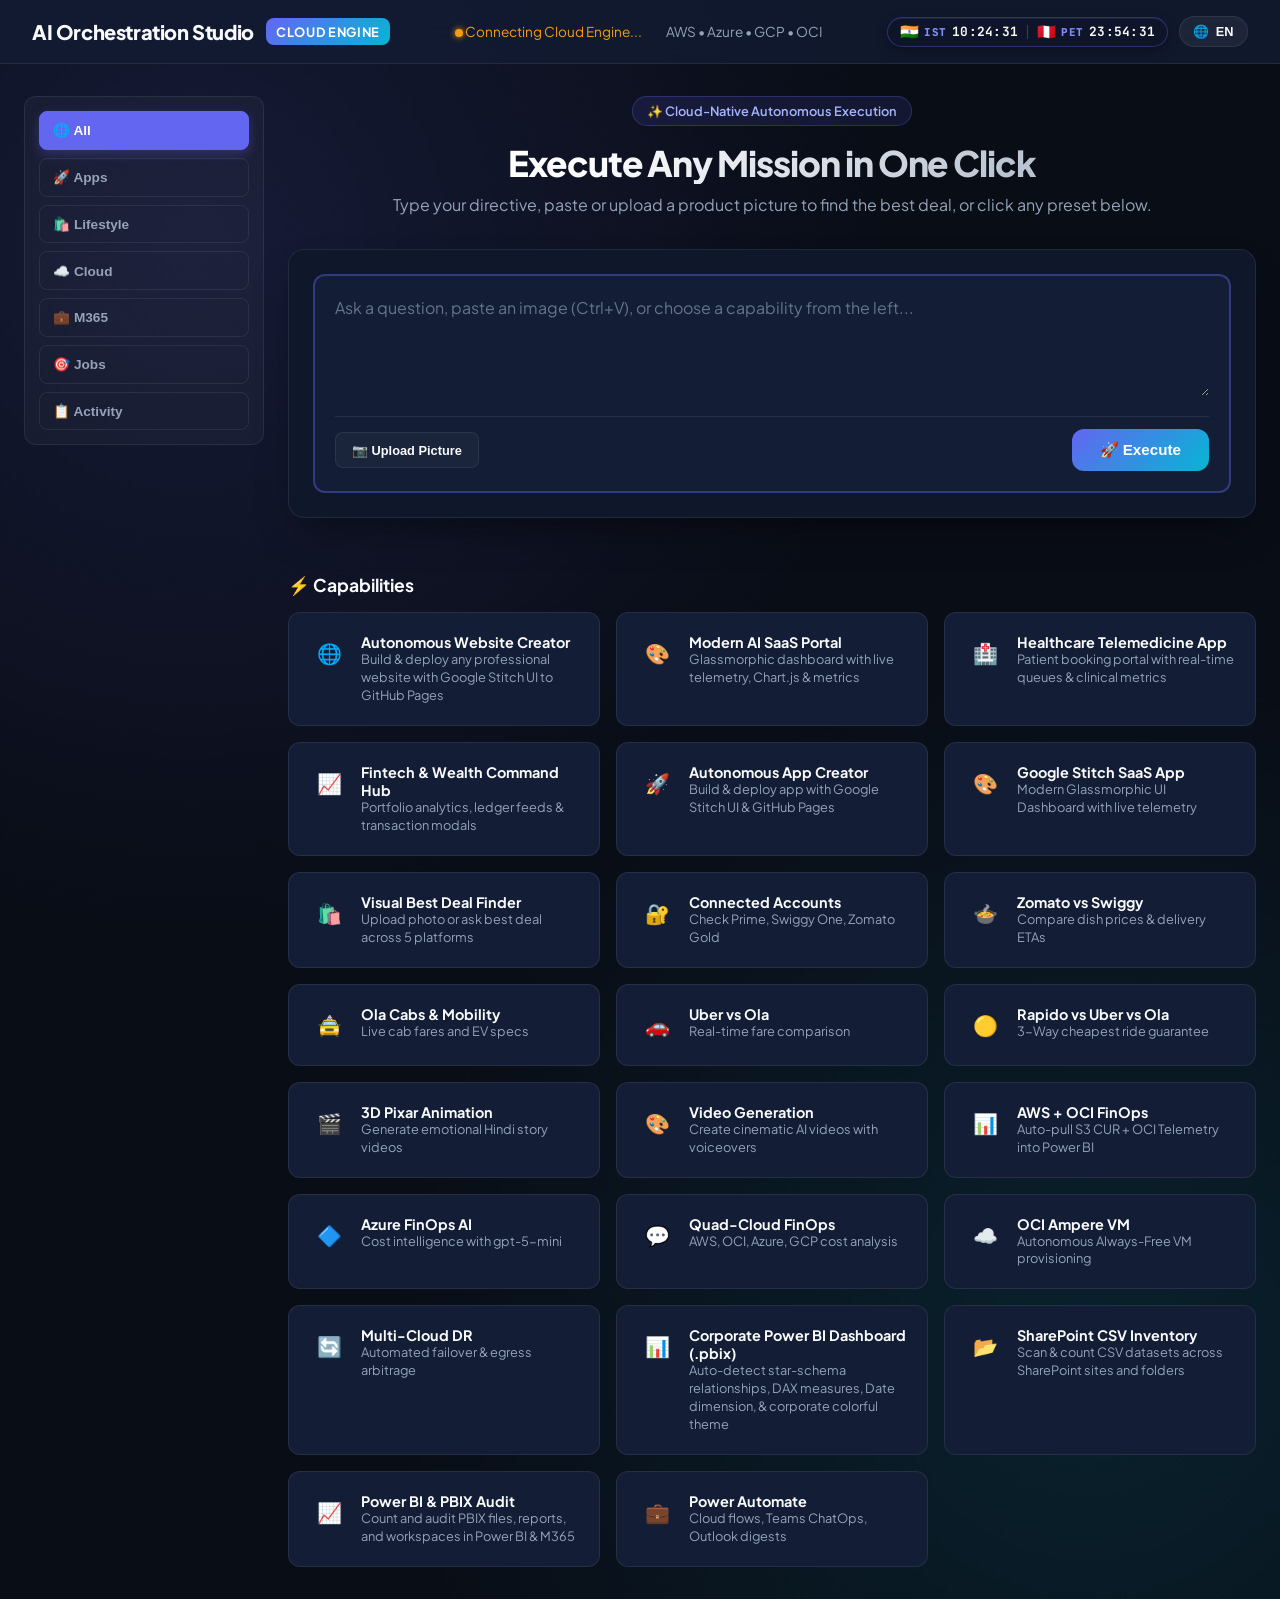
==== index.html @ e6fdfdee "feat(jobs): M365 Visual Studio response rendering, exact progress milestones and ATS calibration" ====
<!DOCTYPE html>
<html lang="en" translate="no">
<head>
  <meta charset="UTF-8">
  <meta name="viewport" content="width=device-width, initial-scale=1.0">
  <meta name="google" content="notranslate">
  <title>AI Orchestration Studio | Autonomous Multi-Cloud & Media Engine</title>
  <link rel="preconnect" href="https://fonts.googleapis.com">
  <link rel="preconnect" href="https://fonts.gstatic.com" crossorigin>
  <link href="https://fonts.googleapis.com/css2?family=Plus+Jakarta+Sans:wght@300;400;500;600;700;800&family=JetBrains+Mono:wght@400;500;700&display=swap" rel="stylesheet">
  <link rel="stylesheet" href="public/apps.css">
  <style>
    :root {
      --bg-primary: #090d16;
      --bg-secondary: #0f172a;
      --bg-card: #131d35;
      --bg-glass: rgba(19, 29, 53, 0.75);
      --border-color: rgba(255, 255, 255, 0.08);
      --border-active: rgba(99, 102, 241, 0.4);
      --accent-indigo: #6366f1;
      --accent-cyan: #06b6d4;
      --accent-amber: #f59e0b;
      --accent-emerald: #10b981;
      --accent-rose: #f43f5e;
      --accent-purple: #a855f7;
      --text-main: #f8fafc;
      --text-muted: #94a3b8;
      --text-dim: #64748b;
      --font-main: "Plus Jakarta Sans", -apple-system, BlinkMacSystemFont, sans-serif;
      --font-mono: "JetBrains Mono", monospace;
    }

    * { box-sizing: border-box; margin: 0; padding: 0; }

    body {
      background-color: var(--bg-primary);
      color: var(--text-main);
      font-family: var(--font-main);
      min-height: 100vh;
      display: flex;
      flex-direction: column;
      overflow-x: hidden;
      background-image:
        radial-gradient(circle at 15% 15%, rgba(99, 102, 241, 0.15), transparent 40%),
        radial-gradient(circle at 85% 85%, rgba(6, 182, 212, 0.12), transparent 40%);
    }

    /* Top Navbar */
    header {
      border-bottom: 1px solid var(--border-color);
      background: var(--bg-glass);
      backdrop-filter: blur(16px);
      position: sticky;
      top: 0;
      z-index: 100;
      padding: 1rem 2rem;
      display: flex;
      justify-content: space-between;
      align-items: center;
    }

    .brand {
      display: flex;
      align-items: center;
      gap: 0.75rem;
      font-size: 1.25rem;
      font-weight: 800;
      letter-spacing: -0.02em;
    }

    .brand-badge {
      background: linear-gradient(135deg, var(--accent-indigo), var(--accent-cyan));
      padding: 0.35rem 0.65rem;
      border-radius: 8px;
      font-size: 0.8rem;
      color: #fff;
      font-weight: 700;
      text-transform: uppercase;
      letter-spacing: 0.05em;
    }

    .nav-stats {
      display: flex;
      align-items: center;
      gap: 1.5rem;
      font-size: 0.85rem;
      color: var(--text-muted);
    }

    .status-dot {
      width: 8px;
      height: 8px;
      background: var(--accent-emerald);
      border-radius: 50%;
      display: inline-block;
      box-shadow: 0 0 10px var(--accent-emerald);
      animation: pulse 2s infinite;
    }

    .hamburger-btn {
      display: none;
      background: none;
      border: none;
      color: var(--text-main);
      font-size: 1.5rem;
      cursor: pointer;
      z-index: 200;
    }

    /* Language Switcher */
    .lang-switcher {
      position: relative;
    }

    .lang-btn {
      background: rgba(255, 255, 255, 0.06);
      border: 1px solid var(--border-color);
      color: var(--text-main);
      padding: 0.45rem 0.85rem;
      border-radius: 100px;
      font-size: 0.8rem;
      font-weight: 700;
      cursor: pointer;
      display: flex;
      align-items: center;
      gap: 0.4rem;
      transition: all 0.2s ease;
    }

    .lang-btn:hover {
      border-color: var(--accent-indigo);
      background: rgba(99, 102, 241, 0.12);
    }

    .lang-menu {
      display: none;
      position: absolute;
      top: calc(100% + 0.5rem);
      right: 0;
      background: var(--bg-card);
      border: 1px solid var(--border-color);
      border-radius: 10px;
      padding: 0.4rem;
      min-width: 140px;
      box-shadow: 0 12px 30px -10px rgba(0, 0, 0, 0.6);
      z-index: 200;
    }

    .lang-menu.open {
      display: block;
    }

    .lang-option {
      display: block;
      width: 100%;
      background: none;
      border: none;
      text-align: left;
      color: var(--text-muted);
      padding: 0.55rem 0.75rem;
      border-radius: 6px;
      font-size: 0.85rem;
      font-weight: 600;
      cursor: pointer;
      transition: all 0.15s ease;
    }

    .lang-option:hover {
      background: rgba(99, 102, 241, 0.12);
      color: var(--text-main);
    }

    .lang-option.active {
      background: var(--accent-indigo);
      color: #fff;
    }

    @keyframes pulse {
      0%, 100% { opacity: 1; transform: scale(1); }
      50% { opacity: 0.4; transform: scale(0.85); }
    }

    /* Main Layout Container */
    .main-layout {
      flex: 1;
      display: grid;
      grid-template-columns: 240px minmax(0, 1fr);
      gap: 1.5rem;
      padding: 2rem 1.5rem;
      max-width: 1400px;
      margin: 0 auto;
      width: 100%;
      box-sizing: border-box;
    }

    /* Sidebar Navigation */
    .sidebar {
      background: rgba(255, 255, 255, 0.03);
      border: 1px solid var(--border-color);
      border-radius: 12px;
      padding: 0.85rem;
      display: flex;
      flex-direction: column;
      gap: 0.5rem;
      height: fit-content;
      position: sticky;
      top: 90px;
      width: 240px;
      min-width: 240px;
      max-width: 240px;
      box-sizing: border-box;
      flex-shrink: 0;
    }

    .nav-item {
      background: transparent;
      border: 1px solid var(--border-color);
      padding: 0.65rem 0.85rem;
      border-radius: 8px;
      font-size: 0.85rem;
      text-align: left;
      display: flex;
      align-items: center;
      gap: 0.5rem;
      cursor: pointer;
      transition: all 0.2s ease;
      font-weight: 600;
      color: var(--text-muted);
      white-space: nowrap;
      overflow: hidden;
      text-overflow: ellipsis;
      box-sizing: border-box;
      width: 100%;
    }

    .nav-item:hover {
      background: var(--accent-indigo);
      border-color: var(--accent-indigo);
      color: #fff;
      transform: translateY(-2px);
    }

    .nav-item.active {
      background: var(--accent-indigo);
      border-color: var(--accent-indigo);
      color: #fff;
      box-shadow: 0 4px 12px rgba(99, 102, 241, 0.3);
    }

    /* Main Content Area */
    .content-area {
      display: flex;
      flex-direction: column;
      gap: 2rem;
      min-width: 0;
      max-width: 100%;
      box-sizing: border-box;
    }

    /* Hero Section */
    .hero {
      text-align: center;
    }

    .hero-pill {
      display: inline-flex;
      align-items: center;
      gap: 0.5rem;
      padding: 0.35rem 0.9rem;
      background: rgba(99, 102, 241, 0.12);
      border: 1px solid rgba(99, 102, 241, 0.3);
      border-radius: 100px;
      font-size: 0.8rem;
      color: #a5b4fc;
      margin-bottom: 1rem;
      font-weight: 600;
    }

    .hero h1 {
      font-size: 2.2rem;
      font-weight: 800;
      letter-spacing: -0.03em;
      line-height: 1.2;
      margin-bottom: 0.5rem;
      background: linear-gradient(135deg, #ffffff 30%, #94a3b8 100%);
      -webkit-background-clip: text;
      -webkit-text-fill-color: transparent;
    }

    .hero p {
      font-size: 1rem;
      color: var(--text-muted);
      line-height: 1.6;
    }

    /* Command Hub */
    .command-hub {
      background: var(--bg-secondary);
      border: 1px solid var(--border-color);
      border-radius: 16px;
      padding: 1.5rem;
      box-shadow: 0 20px 40px -15px rgba(0, 0, 0, 0.5);
    }

    .prompt-box-wrapper {
      position: relative;
      background: var(--bg-card);
      border: 2px solid var(--border-active);
      border-radius: 12px;
      padding: 1.25rem;
      transition: all 0.2s ease;
    }

    .prompt-box-wrapper:focus-within {
      border-color: var(--accent-indigo);
      box-shadow: 0 0 25px rgba(99, 102, 241, 0.25);
    }

    .prompt-textarea {
      width: 100%;
      min-height: 100px;
      background: transparent;
      border: none;
      color: var(--text-main);
      font-family: var(--font-main);
      font-size: 1rem;
      line-height: 1.5;
      resize: vertical;
      outline: none;
    }

    .prompt-textarea::placeholder {
      color: var(--text-dim);
    }

    .prompt-footer {
      display: flex;
      justify-content: space-between;
      align-items: center;
      margin-top: 1rem;
      padding-top: 0.75rem;
      border-top: 1px solid var(--border-color);
      flex-wrap: wrap;
      gap: 0.75rem;
    }

    .btn-action {
      background: linear-gradient(135deg, var(--accent-indigo), var(--accent-cyan));
      color: #ffffff;
      border: none;
      padding: 0.75rem 1.75rem;
      border-radius: 12px;
      font-size: 0.95rem;
      font-weight: 700;
      cursor: pointer;
      display: flex;
      align-items: center;
      gap: 0.5rem;
      transition: transform 0.15s ease, filter 0.2s ease;
    }

    .btn-action:hover {
      filter: brightness(1.1);
      transform: translateY(-2px);
    }

    /* Execution Console */
    #progressPanel,
    #technicalConsole {
      background: #0b0f19;
      border: 1px solid var(--accent-indigo);
      border-radius: 12px;
      padding: 1.25rem;
      box-shadow: 0 0 30px rgba(99, 102, 241, 0.2);
    }

    #technicalConsole {
      border-color: var(--border-color);
      box-shadow: none;
    }

    .console-header {
      display: flex;
      justify-content: space-between;
      align-items: center;
      margin-bottom: 0.75rem;
      font-size: 0.9rem;
      font-weight: 700;
      color: var(--accent-cyan);
    }

    .console-spinner {
      display: inline-block;
      width: 16px;
      height: 16px;
      border: 2px solid rgba(6, 182, 212, 0.2);
      border-top-color: var(--accent-cyan);
      border-radius: 50%;
      animation: spin 0.8s linear infinite;
    }

    @keyframes spin {
      to { transform: rotate(360deg); }
    }

    .console-logs {
      font-family: var(--font-mono);
      font-size: 0.82rem;
      color: #94a3b8;
      max-height: 140px;
      overflow-y: auto;
      display: flex;
      flex-direction: column;
      gap: 0.4rem;
      overflow-wrap: break-word;
      word-break: break-word;
    }

    .activity-step {
      padding-left: 0.5rem;
      border-left: 2px solid var(--accent-indigo);
    }

    .activity-step-done {
      border-left-color: var(--accent-emerald);
      color: var(--accent-emerald);
      font-weight: 700;
    }

    .tech-log-line {
      padding-left: 0.5rem;
      border-left: 2px solid var(--text-dim);
      color: #94a3b8;
    }

    #technicalConsole .console-logs {
      max-height: 320px;
    }

    #answerBox {
      margin-top: 1rem;
      background: rgba(16, 185, 129, 0.08);
      border: 1px solid var(--accent-emerald);
      border-radius: 12px;
      padding: 1.25rem;
      color: #fff;
      max-width: 100%;
      overflow-wrap: break-word;
      word-break: break-word;
    }

    .book-now-btn {
      display: inline-flex;
      align-items: center;
      gap: 0.4rem;
      margin: 0.35rem 0.5rem 0.35rem 0;
      padding: 0.6rem 1.1rem;
      background: linear-gradient(135deg, var(--accent-indigo), var(--accent-cyan));
      color: #ffffff;
      border-radius: 10px;
      font-size: 0.85rem;
      font-weight: 700;
      text-decoration: none;
      transition: transform 0.15s ease, filter 0.2s ease;
    }

    .book-now-btn:hover {
      filter: brightness(1.1);
      transform: translateY(-2px);
    }

    #answerBox pre,
    #answerBox code {
      white-space: pre-wrap;
      overflow-wrap: break-word;
      word-break: break-word;
      max-width: 100%;
      font-family: var(--font-mono);
    }

    #answerBox details {
      margin: 0.8rem 0 1.2rem;
      background: rgba(15, 23, 42, 0.5);
      border: 1px solid rgba(255, 255, 255, 0.1);
      border-radius: 10px;
      padding: 0.2rem 1rem;
    }

    #answerBox summary {
      cursor: pointer;
      padding: 0.7rem 0;
      font-weight: 600;
      color: #93c5fd;
      font-family: var(--font-main);
      list-style: none;
    }

    #answerBox summary::-webkit-details-marker {
      display: none;
    }

    #answerBox summary::before {
      content: "▸ ";
      color: var(--accent-cyan);
    }

    #answerBox details[open] summary::before {
      content: "▾ ";
    }

    #answerBox details table {
      margin-bottom: 1rem;
    }

    #answerBox table {
      width: 100%;
      border-collapse: collapse;
      margin: 1.2rem 0;
      background: rgba(15, 23, 42, 0.75);
      border: 1px solid rgba(255, 255, 255, 0.12);
      border-radius: 10px;
      overflow: hidden;
      display: table;
      box-shadow: 0 4px 16px rgba(0, 0, 0, 0.25);
    }

    #answerBox th, #answerBox td {
      padding: 0.8rem 1.1rem;
      text-align: left;
      border-bottom: 1px solid rgba(255, 255, 255, 0.08);
      font-size: 0.88rem;
    }

    #answerBox th {
      background: rgba(30, 41, 59, 0.95);
      color: #93c5fd;
      font-weight: 600;
      text-transform: uppercase;
      font-size: 0.76rem;
      letter-spacing: 0.05em;
    }

    #answerBox tr:last-child td {
      border-bottom: none;
    }

    #answerBox tr:hover td {
      background: rgba(255, 255, 255, 0.03);
    }

    /* Markdown-rendered links default to the browser's dark-blue visited/unvisited
       colors, which are unreadable against this dark theme -- force a bright,
       on-brand, accessible color with a visible hover state instead. */
    #answerBox a {
      color: var(--accent-cyan);
      text-decoration: underline;
      text-decoration-color: rgba(6, 182, 212, 0.4);
      text-underline-offset: 2px;
      font-weight: 600;
    }

    #answerBox a:hover {
      color: #67e8f9;
      text-decoration-color: #67e8f9;
    }

    #answerBox a:visited {
      color: var(--accent-purple);
    }

    .mermaid-chart-box {
      background: rgba(15, 23, 42, 0.7);
      border: 1px solid rgba(99, 102, 241, 0.3);
      border-radius: 12px;
      padding: 1.25rem;
      margin: 1.2rem 0;
      display: flex;
      justify-content: center;
      align-items: center;
      overflow-x: auto;
      box-shadow: 0 8px 24px rgba(0, 0, 0, 0.3);
    }

    .format-btn {
      background: rgba(255, 255, 255, 0.06);
      border: 1px solid rgba(255, 255, 255, 0.15);
      color: #e2e8f0;
      border-radius: 8px;
      padding: 0.35rem 0.75rem;
      font-size: 0.78rem;
      font-weight: 500;
      cursor: pointer;
      transition: all 0.2s ease;
      display: inline-flex;
      align-items: center;
      gap: 5px;
    }

    .format-btn:hover {
      background: rgba(99, 102, 241, 0.2);
      border-color: rgba(99, 102, 241, 0.5);
      color: #fff;
    }

    /* Cards Grid */
    .section-title {
      font-size: 1.1rem;
      font-weight: 700;
      margin-top: 1.5rem;
      margin-bottom: 1rem;
      color: var(--text-main);
    }

    .cards-grid {
      display: grid;
      grid-template-columns: repeat(auto-fill, minmax(250px, 1fr));
      gap: 1rem;
    }

    .card {
      background: var(--bg-card);
      border: 1px solid var(--border-color);
      border-radius: 12px;
      padding: 1.25rem;
      cursor: pointer;
      transition: all 0.2s ease;
      display: flex;
      flex-direction: column;
      justify-content: space-between;
      gap: 0.75rem;
    }

    .card:hover {
      border-color: var(--border-active);
      transform: translateY(-4px);
      box-shadow: 0 12px 24px -10px rgba(0, 0, 0, 0.4);
    }

    .card-top {
      display: flex;
      align-items: flex-start;
      gap: 0.75rem;
    }

    .card-icon {
      width: 40px;
      height: 40px;
      border-radius: 8px;
      display: flex;
      align-items: center;
      justify-content: center;
      font-size: 1.25rem;
      flex-shrink: 0;
    }

    .icon-media { background: rgba(244, 63, 94, 0.15); color: var(--accent-rose); }
    .icon-finops { background: rgba(245, 158, 11, 0.15); color: var(--accent-amber); }
    .icon-cloudops { background: rgba(6, 182, 212, 0.15); color: var(--accent-cyan); }
    .icon-hybrid { background: rgba(99, 102, 241, 0.15); color: var(--accent-indigo); }
    .icon-m365 { background: rgba(16, 185, 129, 0.15); color: var(--accent-emerald); }
    .icon-webapps { background: rgba(168, 85, 247, 0.15); color: var(--accent-purple); }
    .icon-leads { background: rgba(234, 179, 8, 0.15); color: #eab308; }
    .icon-agents { background: rgba(59, 130, 246, 0.15); color: #3b82f6; }

    .card-title {
      font-size: 0.9rem;
      font-weight: 700;
      color: var(--text-main);
    }

    .card-desc {
      font-size: 0.8rem;
      color: var(--text-muted);
      line-height: 1.4;
    }

    .btn-outline {
      display: inline-flex;
      align-items: center;
      justify-content: center;
      gap: 0.4rem;
      padding: 0.6rem 1rem;
      border: 1px solid var(--border-color);
      border-radius: 8px;
      color: var(--text-main);
      text-decoration: none;
      font-size: 0.8rem;
      font-weight: 600;
      transition: all 0.2s ease;
      background: rgba(255, 255, 255, 0.03);
    }

    .btn-outline:hover {
      border-color: var(--accent-indigo);
      background: rgba(99, 102, 241, 0.1);
    }

    /* ==========================================
       Geo-Centric Dual Navbar Clock (India & Peru)
       ========================================== */
    .geo-clock-pill {
      background: rgba(15, 23, 42, 0.82);
      border: 1px solid rgba(99, 102, 241, 0.35);
      color: #e2e8f0;
      padding: 0.35rem 0.75rem;
      border-radius: 100px;
      font-family: var(--font-mono);
      font-size: 0.8rem;
      font-weight: 700;
      cursor: pointer;
      display: inline-flex;
      align-items: center;
      gap: 0.55rem;
      transition: all 0.25s cubic-bezier(0.4, 0, 0.2, 1);
      box-shadow: 0 4px 14px -4px rgba(0, 0, 0, 0.5), inset 0 1px 0 rgba(255, 255, 255, 0.06);
      user-select: none;
    }

    .geo-clock-pill:hover {
      background: rgba(99, 102, 241, 0.2);
      border-color: rgba(99, 102, 241, 0.6);
      box-shadow: 0 0 18px rgba(99, 102, 241, 0.35);
      transform: translateY(-1px);
    }

    .geo-clock-item {
      display: flex;
      align-items: center;
      gap: 0.35rem;
      white-space: nowrap;
    }

    .geo-flag {
      font-size: 0.95rem;
      line-height: 1;
    }

    .geo-code {
      font-size: 0.68rem;
      color: #818cf8;
      font-weight: 800;
      letter-spacing: 0.04em;
    }

    .geo-time {
      color: #f8fafc;
      font-weight: 700;
      letter-spacing: 0.02em;
    }

    .geo-clock-sep {
      width: 1px;
      height: 14px;
      background: rgba(255, 255, 255, 0.18);
    }

    /* ==========================================
       Sidebar Wrapper & Detached Compact Stealth Timer
       ========================================== */
    .sidebar-wrapper {
      display: flex;
      flex-direction: column;
      gap: 0.85rem;
      width: 240px;
      min-width: 240px;
      max-width: 240px;
      position: sticky;
      top: 90px;
      height: fit-content;
      box-sizing: border-box;
      flex-shrink: 0;
    }

    .detached-timer-card {
      background: linear-gradient(160deg, rgba(19, 29, 53, 0.92) 0%, rgba(15, 23, 42, 0.98) 100%);
      border: 1px solid rgba(99, 102, 241, 0.35);
      border-radius: 12px;
      padding: 0.85rem;
      box-shadow: 0 10px 28px -6px rgba(0, 0, 0, 0.6), inset 0 1px 0 rgba(255, 255, 255, 0.06);
      backdrop-filter: blur(16px);
      -webkit-backdrop-filter: blur(16px);
      display: flex;
      flex-direction: column;
      gap: 0.65rem;
      animation: timerSlideIn 0.25s cubic-bezier(0.16, 1, 0.3, 1);
      box-sizing: border-box;
      width: 100%;
    }

    @keyframes timerSlideIn {
      from { opacity: 0; transform: translateY(-8px) scale(0.98); }
      to { opacity: 1; transform: translateY(0) scale(1); }
    }

    .timer-glow-pulse {
      animation: timerGlowPulse 1.2s ease-in-out;
    }

    @keyframes timerGlowPulse {
      0% { box-shadow: 0 0 0 rgba(99, 102, 241, 0); border-color: rgba(99, 102, 241, 0.35); }
      50% { box-shadow: 0 0 24px rgba(6, 182, 212, 0.8); border-color: var(--accent-cyan); transform: scale(1.02); }
      100% { box-shadow: 0 10px 28px -6px rgba(0, 0, 0, 0.6); border-color: rgba(99, 102, 241, 0.35); transform: scale(1); }
    }

    .timer-header-compact {
      display: flex;
      justify-content: space-between;
      align-items: center;
      padding-bottom: 0.4rem;
      border-bottom: 1px solid rgba(255, 255, 255, 0.08);
    }

    .timer-title-compact {
      font-size: 0.78rem;
      font-weight: 700;
      color: #f8fafc;
      display: flex;
      align-items: center;
      gap: 0.35rem;
    }

    .timer-power-btn-compact {
      background: transparent;
      border: none;
      color: #94a3b8;
      font-size: 0.85rem;
      cursor: pointer;
      padding: 0.15rem 0.35rem;
      border-radius: 4px;
      line-height: 1;
      transition: all 0.15s ease;
    }

    .timer-power-btn-compact:hover {
      color: #f87171;
      background: rgba(239, 68, 68, 0.15);
    }

    .timer-modes-compact {
      display: grid;
      grid-template-columns: 1fr 1fr 1fr;
      background: rgba(15, 23, 42, 0.8);
      border: 1px solid var(--border-color);
      border-radius: 6px;
      padding: 2px;
      gap: 2px;
    }

    .timer-mode-btn-compact {
      background: transparent;
      border: none;
      color: var(--text-muted);
      padding: 0.3rem 0.2rem;
      border-radius: 4px;
      font-size: 0.72rem;
      font-weight: 600;
      cursor: pointer;
      text-align: center;
      transition: all 0.15s ease;
      font-family: inherit;
    }

    .timer-mode-btn-compact.active {
      background: var(--accent-indigo);
      color: #ffffff;
      font-weight: 700;
    }

    .timer-display-compact {
      background: rgba(15, 23, 42, 0.6);
      border: 1px solid rgba(255, 255, 255, 0.06);
      border-radius: 8px;
      padding: 0.6rem 0.5rem;
      text-align: center;
      display: flex;
      flex-direction: column;
      align-items: center;
      justify-content: center;
    }

    .timer-time-compact {
      font-family: var(--font-mono);
      font-size: 1.85rem;
      font-weight: 800;
      color: #ffffff;
      line-height: 1.1;
      letter-spacing: -0.02em;
      text-shadow: 0 0 16px rgba(99, 102, 241, 0.45);
    }

    .timer-mode-sub-compact {
      font-size: 0.65rem;
      font-weight: 700;
      color: var(--accent-cyan);
      letter-spacing: 0.06em;
      margin-top: 3px;
      text-transform: uppercase;
    }

    .timer-presets-compact {
      display: flex;
      justify-content: space-between;
      gap: 0.25rem;
    }

    .timer-preset-btn-compact {
      flex: 1;
      background: rgba(255, 255, 255, 0.05);
      border: 1px solid var(--border-color);
      color: var(--text-muted);
      padding: 0.25rem 0.2rem;
      border-radius: 4px;
      font-size: 0.7rem;
      font-weight: 600;
      cursor: pointer;
      transition: all 0.15s ease;
      font-family: inherit;
      text-align: center;
    }

    .timer-preset-btn-compact:hover {
      background: rgba(99, 102, 241, 0.2);
      border-color: rgba(99, 102, 241, 0.4);
      color: #fff;
    }

    .timer-preset-btn-compact.active {
      background: rgba(99, 102, 241, 0.3);
      border-color: var(--accent-indigo);
      color: #a5b4fc;
      font-weight: 700;
    }

    .timer-controls-compact {
      display: flex;
      align-items: center;
      gap: 0.4rem;
    }

    .timer-btn-sm {
      flex: 1;
      padding: 0.4rem 0.5rem;
      font-size: 0.76rem;
      font-weight: 700;
      border-radius: 6px;
      text-align: center;
    }

    .timer-sound-btn-compact {
      background: rgba(255, 255, 255, 0.05);
      border: 1px solid var(--border-color);
      color: var(--text-muted);
      padding: 0.4rem 0.55rem;
      border-radius: 6px;
      font-size: 0.76rem;
      cursor: pointer;
      transition: all 0.15s ease;
      line-height: 1;
    }

    .timer-sound-btn-compact:hover {
      border-color: var(--accent-amber);
      color: #fde68a;
    }

    .stopwatch-laps-compact {
      max-height: 100px;
      overflow-y: auto;
      background: rgba(15, 23, 42, 0.5);
      border: 1px solid rgba(255, 255, 255, 0.06);
      border-radius: 6px;
      padding: 0.35rem 0.5rem;
      font-size: 0.72rem;
      font-family: var(--font-mono);
    }

    /* Stopwatch Laps */
    .stopwatch-laps {
      width: 100%;
      max-width: 380px;
      background: rgba(15, 23, 42, 0.6);
      border: 1px solid var(--border-color);
      border-radius: 10px;
      padding: 0.75rem;
      max-height: 140px;
      overflow-y: auto;
    }

    .stopwatch-laps-list {
      display: flex;
      flex-direction: column;
      gap: 4px;
    }

    .stopwatch-lap-item {
      display: flex;
      justify-content: space-between;
      font-size: 0.8rem;
      font-family: var(--font-mono);
      color: var(--text-muted);
      padding: 3px 6px;
      border-radius: 4px;
    }

    .stopwatch-lap-item:nth-child(even) {
      background: rgba(255, 255, 255, 0.03);
    }

    /* Sidebar Sub-Panel & GitHub Repos */
    .sidebar-sub-panel {
      background: rgba(15, 23, 42, 0.85);
      border: 1px solid rgba(99, 102, 241, 0.3);
      border-radius: 8px;
      padding: 0.6rem;
      margin: 0.25rem 0.25rem 0.5rem 0.25rem;
      backdrop-filter: blur(12px);
      -webkit-backdrop-filter: blur(12px);
    }

    .sub-panel-header {
      display: flex;
      align-items: center;
      justify-content: space-between;
      font-size: 0.75rem;
      font-weight: 700;
      color: var(--accent-cyan);
      margin-bottom: 0.5rem;
    }

    .gh-login-btn {
      width: 100%;
      background: linear-gradient(135deg, #24292e, #181717);
      border: 1px solid rgba(255, 255, 255, 0.15);
      color: #fff;
      padding: 0.5rem 0.65rem;
      border-radius: 6px;
      font-size: 0.78rem;
      font-weight: 700;
      cursor: pointer;
      display: flex;
      align-items: center;
      justify-content: center;
      gap: 0.4rem;
      transition: all 0.2s ease;
      box-sizing: border-box;
    }

    .gh-login-btn:hover {
      background: linear-gradient(135deg, #333, #222);
      border-color: var(--accent-indigo);
      box-shadow: 0 0 12px rgba(99, 102, 241, 0.3);
    }

    .gh-user-card {
      display: flex;
      align-items: center;
      justify-content: space-between;
      background: rgba(30, 41, 59, 0.7);
      border: 1px solid rgba(255, 255, 255, 0.08);
      border-radius: 6px;
      padding: 0.35rem 0.5rem;
      margin-bottom: 0.4rem;
    }

    .gh-user-info {
      display: flex;
      align-items: center;
      gap: 0.4rem;
      overflow: hidden;
    }

    .gh-avatar {
      width: 22px;
      height: 22px;
      border-radius: 50%;
      border: 1px solid var(--accent-cyan);
    }

    .gh-modal-overlay {
      display: none;
      position: fixed;
      top: 0;
      left: 0;
      right: 0;
      bottom: 0;
      background: rgba(0, 0, 0, 0.75);
      backdrop-filter: blur(8px);
      z-index: 1000;
      align-items: center;
      justify-content: center;
      padding: 1rem;
    }

    .gh-modal-overlay.open {
      display: flex;
    }

    .gh-modal-card {
      background: #0f172a;
      border: 1px solid var(--accent-indigo);
      border-radius: 14px;
      width: 100%;
      max-width: 480px;
      padding: 1.5rem;
      box-shadow: 0 20px 50px rgba(0, 0, 0, 0.8), 0 0 30px rgba(99, 102, 241, 0.2);
      position: relative;
      animation: modalPop 0.25s cubic-bezier(0.4, 0, 0.2, 1);
    }

    @keyframes modalPop {
      from { opacity: 0; transform: scale(0.95); }
      to { opacity: 1; transform: scale(1); }
    }

    .repo-list-container {
      max-height: 180px;
      overflow-y: auto;
      display: flex;
      flex-direction: column;
      gap: 0.35rem;
    }

    .repo-item {
      display: flex;
      align-items: center;
      justify-content: space-between;
      padding: 0.45rem 0.6rem;
      background: rgba(30, 41, 59, 0.6);
      border: 1px solid rgba(255, 255, 255, 0.05);
      border-radius: 6px;
      font-size: 0.75rem;
      color: var(--text-main);
      cursor: pointer;
      transition: all 0.2s ease;
      text-decoration: none;
    }

    .repo-item:hover {
      background: rgba(99, 102, 241, 0.2);
      border-color: var(--accent-indigo);
      transform: translateX(2px);
    }

    .repo-name {
      font-weight: 600;
      white-space: nowrap;
      overflow: hidden;
      text-overflow: ellipsis;
      max-width: 140px;
    }

    .repo-btn-modify {
      font-size: 0.65rem;
      padding: 0.15rem 0.4rem;
      border-radius: 4px;
      background: rgba(34, 211, 238, 0.15);
      color: var(--accent-cyan);
      border: 1px solid rgba(34, 211, 238, 0.3);
      font-weight: 600;
    }

    .quick-chips-wrapper {
      display: flex;
      gap: 0.5rem;
      flex-wrap: wrap;
      margin-bottom: 0.75rem;
    }

    .quick-chip-btn {
      font-size: 0.75rem;
      font-weight: 600;
      padding: 0.35rem 0.75rem;
      border-radius: 9999px;
      background: rgba(99, 102, 241, 0.12);
      border: 1px solid rgba(99, 102, 241, 0.3);
      color: #c7d2fe;
      cursor: pointer;
      transition: all 0.2s ease;
    }

    .quick-chip-btn:hover {
      background: rgba(99, 102, 241, 0.25);
      border-color: var(--accent-indigo);
      color: #fff;
      transform: translateY(-1px);
    }

    /* Mobile Overlay */
    .sidebar-overlay {
      display: none;
      position: fixed;
      top: 0;
      left: 0;
      right: 0;
      bottom: 0;
      background: rgba(0, 0, 0, 0.4);
      backdrop-filter: blur(8px);
      -webkit-backdrop-filter: blur(8px);
      z-index: 149;
      animation: fadeIn 0.35s cubic-bezier(0.4, 0, 0.2, 1);
    }

    .sidebar-overlay.open {
      display: block;
    }

    @keyframes fadeIn {
      from { opacity: 0; }
      to { opacity: 1; }
    }

    /* Mobile Responsive */
    @media (max-width: 768px) {
      header {
        padding: 0.85rem 1rem;
        gap: 0.75rem;
      }

      .geo-clock-pill {
        padding: 0.28rem 0.6rem;
        font-size: 0.74rem;
        gap: 0.4rem;
      }

      .geo-code {
        font-size: 0.62rem;
      }

      .brand {
        font-size: 1.1rem;
      }

      .nav-stats {
        display: none;
      }

      .hamburger-btn {
        display: block;
        transition: transform 0.35s cubic-bezier(0.4, 0, 0.2, 1);
      }

      .hamburger-btn.open {
        transform: rotate(90deg);
      }

      .main-layout {
        grid-template-columns: 1fr;
        padding: 1rem;
        gap: 1rem;
      }

      .sidebar-wrapper {
        position: fixed;
        left: 0;
        top: 60px;
        width: 280px;
        height: calc(100vh - 60px);
        z-index: 150;
        transform: translateX(-100%);
        will-change: transform;
        transition: transform 0.35s cubic-bezier(0.4, 0, 0.2, 1);
        overflow-y: auto;
        box-shadow: 4px 0 16px rgba(0, 0, 0, 0.3);
        background: var(--bg-secondary);
        border-right: 1px solid var(--border-color);
        padding: 0.85rem;
        box-sizing: border-box;
      }

      .sidebar-wrapper.open {
        transform: translateX(0);
      }

      .sidebar {
        position: static;
        width: 100%;
        border: none;
        padding: 0;
        background: transparent;
      }

      .nav-item {
        font-size: 0.95rem;
        padding: 0.85rem;
      }

      .hero h1 {
        font-size: 1.6rem;
      }

      .hero p {
        font-size: 0.95rem;
      }

      .cards-grid {
        grid-template-columns: 1fr;
      }

      .command-hub {
        padding: 1rem;
      }

      .prompt-textarea {
        min-height: 80px;
        font-size: 0.95rem;
      }
    }

    @media (max-width: 480px) {
      header {
        padding: 0.65rem 0.75rem;
        gap: 0.5rem;
      }

      .brand {
        font-size: 0.95rem;
      }

      .brand-badge {
        font-size: 0.65rem;
        padding: 0.15rem 0.4rem;
        display: none;
      }

      .geo-clock-pill {
        padding: 0.22rem 0.45rem;
        font-size: 0.68rem;
        gap: 0.3rem;
      }

      .geo-flag {
        font-size: 0.85rem;
      }

      .lang-btn {
        font-size: 0.72rem;
        padding: 0.3rem 0.5rem;
      }

      .hero h1 {
        font-size: 1.35rem;
      }

      .main-layout {
        padding: 0.85rem 0.65rem;
      }

      .sidebar-wrapper {
        width: 250px;
      }

      .nav-item {
        padding: 0.75rem;
        font-size: 0.88rem;
      }
      }

    /* ==========================================================================
       Option 3: Interactive Multi-Tab Visual Studio & Telemetry Styles
       ========================================================================== */
    .vst-container {
      background: rgba(15, 23, 42, 0.82);
      border: 1px solid rgba(99, 102, 241, 0.35);
      border-radius: 14px;
      overflow: hidden;
      margin: 1.25rem 0;
      box-shadow: 0 16px 36px -8px rgba(0, 0, 0, 0.5), 0 0 0 1px rgba(255, 255, 255, 0.05);
      backdrop-filter: blur(12px);
      -webkit-backdrop-filter: blur(12px);
      font-family: inherit;
    }

    .vst-header {
      display: flex;
      justify-content: space-between;
      align-items: center;
      background: rgba(30, 41, 59, 0.7);
      border-bottom: 1px solid rgba(99, 102, 241, 0.25);
      padding: 0.75rem 1.15rem;
      flex-wrap: wrap;
      gap: 0.75rem;
    }

    .vst-title-group {
      display: flex;
      align-items: center;
      gap: 0.6rem;
      font-size: 0.88rem;
      font-weight: 600;
      color: #f8fafc;
    }

    .vst-badge {
      display: inline-flex;
      align-items: center;
      gap: 0.35rem;
      padding: 0.25rem 0.6rem;
      border-radius: 6px;
      font-size: 0.75rem;
      font-weight: 700;
      letter-spacing: 0.02em;
    }
    .vst-badge-sp { background: rgba(59, 130, 246, 0.2); color: #60a5fa; border: 1px solid rgba(59, 130, 246, 0.35); }
    .vst-badge-pbi { background: rgba(245, 158, 11, 0.2); color: #fbbf24; border: 1px solid rgba(245, 158, 11, 0.35); }
    .vst-badge-cloud { background: rgba(16, 185, 129, 0.2); color: #34d399; border: 1px solid rgba(16, 185, 129, 0.35); }
    .vst-badge-lifestyle { background: rgba(236, 72, 153, 0.2); color: #f472b6; border: 1px solid rgba(236, 72, 153, 0.35); }
    .vst-badge-code { background: rgba(168, 85, 247, 0.2); color: #c084fc; border: 1px solid rgba(168, 85, 247, 0.35); }
    .vst-badge-ai { background: rgba(99, 102, 241, 0.2); color: #a5b4fc; border: 1px solid rgba(99, 102, 241, 0.35); }
    .vst-badge-amber { background: rgba(245, 158, 11, 0.2); color: #fbbf24; border: 1px solid rgba(245, 158, 11, 0.35); }

    .vst-detail-content {
      color: #cbd5e1;
      line-height: 1.65;
      font-size: 0.88rem;
    }
    .vst-detail-content h1, .vst-detail-content h2, .vst-detail-content h3, .vst-detail-content h4 {
      color: #f8fafc;
      margin-top: 1rem;
      margin-bottom: 0.5rem;
      font-weight: 700;
    }
    .vst-detail-content p {
      margin-bottom: 0.75rem;
    }
    .vst-detail-content code {
      font-family: ui-monospace, SFMono-Regular, Menlo, Monaco, Consolas, monospace;
      background: rgba(0, 0, 0, 0.4);
      border: 1px solid rgba(255, 255, 255, 0.1);
      border-radius: 4px;
      padding: 0.12rem 0.4rem;
      color: #38bdf8;
      font-size: 0.82rem;
    }
    .vst-detail-content pre {
      background: #090d16;
      border: 1px solid rgba(255, 255, 255, 0.1);
      border-radius: 8px;
      padding: 1rem;
      font-family: ui-monospace, monospace;
      font-size: 0.8rem;
      color: #93c5fd;
      overflow-x: auto;
      margin: 0.75rem 0;
    }
    .vst-detail-content ul, .vst-detail-content ol {
      margin: 0.5rem 0 0.75rem 1.25rem;
    }
    .vst-detail-content li {
      margin-bottom: 0.35rem;
    }
    .vst-detail-content blockquote {
      border-left: 3px solid #6366f1;
      padding-left: 0.85rem;
      margin: 0.75rem 0;
      color: #94a3b8;
      background: rgba(99, 102, 241, 0.06);
      border-radius: 0 6px 6px 0;
      padding-top: 0.35rem;
      padding-bottom: 0.35rem;
    }

    .vst-tabs {
      display: flex;
      align-items: center;
      background: rgba(15, 23, 42, 0.65);
      border: 1px solid rgba(255, 255, 255, 0.08);
      border-radius: 8px;
      padding: 0.2rem;
      gap: 0.25rem;
      overflow-x: auto;
    }

    .vst-tab-btn {
      background: transparent;
      border: none;
      color: #94a3b8;
      padding: 0.4rem 0.85rem;
      border-radius: 6px;
      font-size: 0.8rem;
      font-weight: 600;
      cursor: pointer;
      display: inline-flex;
      align-items: center;
      gap: 0.35rem;
      transition: all 0.2s ease;
      white-space: nowrap;
    }

    .vst-tab-btn:hover {
      color: #f8fafc;
      background: rgba(255, 255, 255, 0.05);
    }

    .vst-tab-btn.active {
      color: #ffffff;
      background: rgba(99, 102, 241, 0.3);
      border: 1px solid rgba(99, 102, 241, 0.4);
      box-shadow: 0 2px 8px rgba(99, 102, 241, 0.25);
    }

    .vst-body {
      padding: 1.25rem;
    }

    .vst-pane {
      display: none;
      animation: vstFadeIn 0.25s ease-in-out;
    }

    .vst-pane.active {
      display: block;
    }

    @keyframes vstFadeIn {
      from { opacity: 0; transform: translateY(4px); }
      to { opacity: 1; transform: translateY(0); }
    }

    /* KPI Grid */
    .vst-kpi-grid {
      display: grid;
      grid-template-columns: repeat(auto-fit, minmax(160px, 1fr));
      gap: 0.85rem;
      margin-bottom: 1.15rem;
    }

    .vst-kpi-card {
      background: rgba(30, 41, 59, 0.5);
      border: 1px solid rgba(255, 255, 255, 0.06);
      border-radius: 10px;
      padding: 0.85rem 1rem;
      display: flex;
      flex-direction: column;
      gap: 0.3rem;
      position: relative;
      overflow: hidden;
      box-shadow: 0 4px 12px rgba(0, 0, 0, 0.2);
    }

    .vst-kpi-card::before {
      content: "";
      position: absolute;
      top: 0; left: 0; right: 0;
      height: 2px;
      background: linear-gradient(90deg, #6366f1, #06b6d4);
    }

    .vst-kpi-label {
      font-size: 0.72rem;
      font-weight: 700;
      text-transform: uppercase;
      letter-spacing: 0.05em;
      color: #94a3b8;
    }

    .vst-kpi-val {
      font-size: 1.35rem;
      font-weight: 800;
      color: #f8fafc;
      letter-spacing: -0.02em;
    }

    .vst-kpi-sub {
      font-size: 0.74rem;
      color: #38bdf8;
    }

    /* Modern Folder & Dataset Topology Matrix */
    .vst-folder-section {
      margin-bottom: 1.15rem;
    }

    .vst-section-header {
      display: flex;
      justify-content: space-between;
      align-items: center;
      margin-bottom: 0.75rem;
      flex-wrap: wrap;
      gap: 0.5rem;
    }

    .vst-section-title {
      font-size: 0.82rem;
      font-weight: 700;
      text-transform: uppercase;
      letter-spacing: 0.05em;
      color: #cbd5e1;
    }

    .vst-section-count {
      font-size: 0.72rem;
      font-weight: 600;
      color: #94a3b8;
      background: rgba(255, 255, 255, 0.06);
      border: 1px solid rgba(255, 255, 255, 0.08);
      padding: 0.2rem 0.6rem;
      border-radius: 6px;
    }

    .vst-folders-grid {
      display: flex;
      flex-direction: column;
      gap: 0.85rem;
    }

    .vst-folder-card {
      background: rgba(15, 23, 42, 0.65);
      border: 1px solid rgba(255, 255, 255, 0.08);
      border-radius: 10px;
      padding: 0.95rem 1.1rem;
      transition: all 0.2s ease;
      box-shadow: 0 4px 16px rgba(0, 0, 0, 0.25);
    }

    .vst-folder-card:hover {
      border-color: rgba(99, 102, 241, 0.35);
    }

    .vst-folder-header {
      display: flex;
      justify-content: space-between;
      align-items: center;
      flex-wrap: wrap;
      gap: 0.6rem;
      margin-bottom: 0.75rem;
      padding-bottom: 0.6rem;
      border-bottom: 1px solid rgba(255, 255, 255, 0.06);
    }

    .vst-folder-title-row {
      display: flex;
      align-items: center;
      gap: 0.5rem;
    }

    .vst-folder-icon {
      font-size: 1.1rem;
    }

    .vst-folder-path {
      font-family: ui-monospace, SFMono-Regular, Menlo, Monaco, Consolas, monospace;
      font-size: 0.86rem;
      font-weight: 700;
      color: #38bdf8;
    }

    .vst-folder-meta-row {
      display: flex;
      align-items: center;
      gap: 0.6rem;
    }

    .vst-folder-badge {
      background: rgba(99, 102, 241, 0.2);
      color: #a5b4fc;
      border: 1px solid rgba(99, 102, 241, 0.35);
      padding: 0.15rem 0.5rem;
      border-radius: 6px;
      font-size: 0.72rem;
      font-weight: 600;
    }

    .vst-folder-size {
      color: #34d399;
      font-weight: 700;
      font-size: 0.78rem;
      font-family: ui-monospace, monospace;
    }

    .vst-folder-chips-grid {
      display: grid;
      grid-template-columns: repeat(auto-fill, minmax(220px, 1fr));
      gap: 0.65rem;
    }

    .vst-dataset-chip {
      background: rgba(30, 41, 59, 0.55);
      border: 1px solid rgba(255, 255, 255, 0.06);
      border-radius: 8px;
      padding: 0.65rem 0.8rem;
      display: flex;
      flex-direction: column;
      gap: 0.35rem;
      transition: all 0.2s ease;
    }

    .vst-dataset-chip:hover {
      transform: translateY(-2px);
      border-color: rgba(99, 102, 241, 0.4);
      background: rgba(30, 41, 59, 0.85);
      box-shadow: 0 4px 12px rgba(0, 0, 0, 0.3);
    }

    .vst-chip-top {
      display: flex;
      justify-content: space-between;
      align-items: center;
    }

    .vst-chip-name {
      font-family: ui-monospace, SFMono-Regular, Menlo, Monaco, Consolas, monospace;
      font-weight: 700;
      font-size: 0.8rem;
      color: #f8fafc;
      word-break: break-all;
    }

    .vst-chip-size {
      font-size: 0.72rem;
      color: #38bdf8;
      font-weight: 600;
      font-family: ui-monospace, monospace;
    }

    .vst-chip-footer {
      display: flex;
      align-items: center;
      gap: 0.45rem;
      margin-top: 0.2rem;
    }

    .vst-chip-bar {
      flex: 1;
      height: 4px;
      background: rgba(255, 255, 255, 0.08);
      border-radius: 3px;
      overflow: hidden;
    }

    .vst-chip-pct {
      font-size: 0.68rem;
      color: #94a3b8;
      width: 34px;
      text-align: right;
    }

    .vst-chip-copy {
      background: rgba(255, 255, 255, 0.06);
      border: 1px solid rgba(255, 255, 255, 0.12);
      color: #cbd5e1;
      border-radius: 4px;
      padding: 0.12rem 0.35rem;
      font-size: 0.68rem;
      cursor: pointer;
      transition: all 0.15s ease;
    }

    .vst-chip-copy:hover {
      background: rgba(99, 102, 241, 0.3);
      border-color: #818cf8;
      color: #ffffff;
    }

    /* AI Executive Synthesis Card & Modern Typography */
    .vst-synthesis-card {
      background: linear-gradient(145deg, rgba(30, 41, 59, 0.7) 0%, rgba(15, 23, 42, 0.85) 100%);
      border: 1px solid rgba(99, 102, 241, 0.25);
      border-left: 4px solid #6366f1;
      border-radius: 12px;
      padding: 1.25rem 1.4rem;
      margin-top: 1.15rem;
      box-shadow: 0 8px 24px -6px rgba(0, 0, 0, 0.45), inset 0 1px 0 rgba(255, 255, 255, 0.06);
    }

    .vst-synthesis-header {
      display: flex;
      justify-content: space-between;
      align-items: center;
      margin-bottom: 0.85rem;
      flex-wrap: wrap;
      gap: 0.5rem;
    }

    .vst-synth-title-group {
      display: flex;
      align-items: center;
      gap: 0.5rem;
    }

    .vst-synth-sparkle {
      font-size: 1.05rem;
    }

    .vst-synth-title {
      font-size: 0.82rem;
      font-weight: 800;
      text-transform: uppercase;
      letter-spacing: 0.06em;
      background: linear-gradient(90deg, #c7d2fe, #38bdf8);
      -webkit-background-clip: text;
      -webkit-text-fill-color: transparent;
    }

    .vst-synth-badge {
      font-size: 0.65rem;
      font-weight: 700;
      text-transform: uppercase;
      letter-spacing: 0.06em;
      background: rgba(56, 189, 248, 0.15);
      color: #38bdf8;
      border: 1px solid rgba(56, 189, 248, 0.3);
      padding: 0.18rem 0.5rem;
      border-radius: 4px;
    }

    .vst-synthesis-lead {
      font-size: 0.88rem;
      color: #e2e8f0;
      line-height: 1.65;
      margin-bottom: 1rem;
    }

    .vst-metric-pill {
      display: inline-block;
      padding: 0.12rem 0.5rem;
      border-radius: 5px;
      font-weight: 600;
      font-size: 0.84rem;
      vertical-align: baseline;
    }

    .vst-pill-blue {
      background: rgba(59, 130, 246, 0.18);
      color: #93c5fd;
      border: 1px solid rgba(59, 130, 246, 0.35);
    }

    .vst-pill-cyan {
      background: rgba(6, 182, 212, 0.18);
      color: #67e8f9;
      border: 1px solid rgba(6, 182, 212, 0.35);
    }

    .vst-pill-green {
      background: rgba(16, 185, 129, 0.18);
      color: #6ee7b7;
      border: 1px solid rgba(16, 185, 129, 0.35);
    }

    .vst-code-pill {
      font-family: ui-monospace, SFMono-Regular, Menlo, Monaco, Consolas, monospace;
      background: rgba(0, 0, 0, 0.4);
      border: 1px solid rgba(255, 255, 255, 0.12);
      border-radius: 4px;
      padding: 0.12rem 0.45rem;
      color: #38bdf8;
      font-size: 0.82rem;
      font-weight: 600;
    }

    .vst-synth-grid {
      display: grid;
      grid-template-columns: repeat(auto-fit, minmax(240px, 1fr));
      gap: 0.75rem;
      margin-bottom: 1.15rem;
    }

    .vst-synth-item {
      background: rgba(15, 23, 42, 0.5);
      border: 1px solid rgba(255, 255, 255, 0.05);
      border-radius: 8px;
      padding: 0.75rem 0.9rem;
      display: flex;
      flex-direction: column;
      gap: 0.35rem;
    }

    .vst-synth-item-header {
      display: flex;
      align-items: center;
      gap: 0.45rem;
    }

    .vst-synth-dot {
      width: 7px;
      height: 7px;
      border-radius: 50%;
      display: inline-block;
    }

    .vst-dot-fact {
      background: #ef4444;
      box-shadow: 0 0 6px rgba(239, 68, 68, 0.6);
    }

    .vst-dot-dim {
      background: #3b82f6;
      box-shadow: 0 0 6px rgba(59, 130, 246, 0.6);
    }

    .vst-dot-audit {
      background: #f59e0b;
      box-shadow: 0 0 6px rgba(245, 158, 11, 0.6);
    }

    .vst-dot-pbi {
      background: #fbbf24;
      box-shadow: 0 0 6px rgba(251, 191, 36, 0.6);
    }

    .vst-synth-label {
      font-size: 0.72rem;
      font-weight: 700;
      text-transform: uppercase;
      letter-spacing: 0.04em;
      color: #94a3b8;
    }

    .vst-synth-text {
      font-size: 0.82rem;
      color: #cbd5e1;
      line-height: 1.5;
    }

    .vst-synth-actions {
      display: flex;
      gap: 0.65rem;
      flex-wrap: wrap;
      margin-top: 0.6rem;
    }

    .vst-btn-action-primary {
      background: linear-gradient(135deg, #4f46e5 0%, #06b6d4 100%);
      color: #ffffff;
      border: none;
      font-weight: 700;
      font-size: 0.82rem;
      padding: 0.55rem 1.15rem;
      border-radius: 8px;
      cursor: pointer;
      display: inline-flex;
      align-items: center;
      gap: 0.45rem;
      transition: all 0.2s ease;
      box-shadow: 0 4px 14px rgba(79, 70, 229, 0.4);
    }

    .vst-btn-action-primary:hover {
      transform: translateY(-1px);
      box-shadow: 0 6px 18px rgba(79, 70, 229, 0.6);
    }

    .vst-btn-action-secondary {
      background: rgba(255, 255, 255, 0.06);
      color: #cbd5e1;
      border: 1px solid rgba(255, 255, 255, 0.15);
      font-weight: 600;
      font-size: 0.82rem;
      padding: 0.55rem 1rem;
      border-radius: 8px;
      cursor: pointer;
      display: inline-flex;
      align-items: center;
      gap: 0.45rem;
      transition: all 0.15s ease;
    }

    .vst-btn-action-secondary:hover {
      background: rgba(255, 255, 255, 0.12);
      color: #ffffff;
      border-color: rgba(255, 255, 255, 0.25);
    }

    /* Data Grid */
    .vst-table-wrapper {
      overflow-x: auto;
      border: 1px solid rgba(255, 255, 255, 0.08);
      border-radius: 10px;
      background: rgba(15, 23, 42, 0.4);
    }

    .vst-table {
      width: 100%;
      border-collapse: collapse;
      font-size: 0.84rem;
      text-align: left;
    }

    .vst-table th {
      background: rgba(30, 41, 59, 0.85);
      padding: 0.75rem 1rem;
      color: #cbd5e1;
      font-weight: 700;
      border-bottom: 1px solid rgba(255, 255, 255, 0.1);
      font-size: 0.76rem;
      text-transform: uppercase;
      letter-spacing: 0.04em;
    }

    .vst-table td {
      padding: 0.75rem 1rem;
      border-bottom: 1px solid rgba(255, 255, 255, 0.05);
      color: #e2e8f0;
    }

    .vst-table tr:hover td {
      background: rgba(99, 102, 241, 0.07);
    }

    .vst-copy-btn {
      background: rgba(255, 255, 255, 0.06);
      border: 1px solid rgba(255, 255, 255, 0.15);
      color: #cbd5e1;
      padding: 0.25rem 0.55rem;
      border-radius: 5px;
      font-size: 0.72rem;
      cursor: pointer;
      display: inline-flex;
      align-items: center;
      gap: 0.25rem;
      transition: all 0.15s ease;
    }

    .vst-copy-btn:hover {
      background: rgba(99, 102, 241, 0.25);
      border-color: #818cf8;
      color: #ffffff;
    }

    /* Distribution Progress & Charts */
    .vst-dist-bar-wrapper {
      height: 14px;
      background: rgba(255, 255, 255, 0.06);
      border-radius: 100px;
      overflow: hidden;
      display: flex;
      margin-bottom: 1.5rem;
      border: 1px solid rgba(255, 255, 255, 0.1);
    }

    .vst-dist-segment {
      height: 100%;
      transition: width 0.3s ease;
    }

    .vst-dist-list {
      display: flex;
      flex-direction: column;
      gap: 0.85rem;
    }

    .vst-dist-item {
      background: rgba(30, 41, 59, 0.45);
      border: 1px solid rgba(255, 255, 255, 0.05);
      border-radius: 8px;
      padding: 0.75rem 1rem;
      display: flex;
      align-items: center;
      justify-content: space-between;
      gap: 1rem;
      flex-wrap: wrap;
    }

    .vst-tag {
      font-size: 0.68rem;
      font-weight: 700;
      padding: 0.15rem 0.45rem;
      border-radius: 4px;
      text-transform: uppercase;
    }
    .vst-tag-fact { background: rgba(239, 68, 68, 0.2); color: #f87171; border: 1px solid rgba(239, 68, 68, 0.3); }
    .vst-tag-dim { background: rgba(59, 130, 246, 0.2); color: #60a5fa; border: 1px solid rgba(59, 130, 246, 0.3); }
    .vst-tag-audit { background: rgba(245, 158, 11, 0.2); color: #fbbf24; border: 1px solid rgba(245, 158, 11, 0.3); }

    /* Telemetry JSON block */
    .vst-json-block {
      background: #090d16;
      border: 1px solid rgba(255, 255, 255, 0.1);
      border-radius: 8px;
      padding: 1rem;
      font-family: ui-monospace, SFMono-Regular, Menlo, Monaco, Consolas, monospace;
      font-size: 0.78rem;
      color: #93c5fd;
      overflow-x: auto;
      max-height: 340px;
      line-height: 1.5;
    /* Jobs Hub Styles */
    .job-stepper {
      display: flex;
      align-items: center;
      justify-content: space-between;
      background: rgba(15, 23, 42, 0.7);
      border: 1px solid var(--border-color);
      border-radius: 12px;
      padding: 0.75rem 1rem;
      margin-bottom: 1.5rem;
      flex-wrap: wrap;
      gap: 0.5rem;
    }
    .job-step-item {
      display: flex;
      align-items: center;
      gap: 0.4rem;
      font-size: 0.8rem;
      font-weight: 600;
      color: var(--text-muted);
      transition: all 0.2s ease;
    }
    .job-step-item.active {
      color: var(--accent-cyan);
      font-weight: 700;
    }
    .job-step-item.completed {
      color: var(--accent-emerald);
    }
    .job-step-divider {
      color: rgba(255, 255, 255, 0.15);
      font-size: 0.8rem;
    }
    .job-profile-box {
      background: rgba(30, 41, 59, 0.5);
      border: 1px solid rgba(99, 102, 241, 0.25);
      border-radius: 10px;
      padding: 1rem 1.25rem;
      margin-top: 1rem;
    }
    .job-skills-wrap {
      display: flex;
      flex-wrap: wrap;
      gap: 0.4rem;
      margin-top: 0.5rem;
    }
    .job-skill-pill {
      font-size: 0.75rem;
      padding: 0.2rem 0.6rem;
      border-radius: 9999px;
      background: rgba(99, 102, 241, 0.15);
      color: #c7d2fe;
      border: 1px solid rgba(99, 102, 241, 0.3);
      font-weight: 500;
    }
    .job-skill-missing {
      background: rgba(245, 158, 11, 0.1);
      color: #fcd34d;
      border-color: rgba(245, 158, 11, 0.3);
    }
    .job-card {
      background: rgba(15, 23, 42, 0.65);
      border: 1px solid var(--border-color);
      border-radius: 12px;
      padding: 1.1rem 1.25rem;
      transition: all 0.2s ease;
      display: flex;
      flex-direction: column;
      gap: 0.75rem;
      position: relative;
    }
    .job-card:hover {
      border-color: var(--accent-indigo);
      transform: translateY(-2px);
      box-shadow: 0 8px 24px rgba(0, 0, 0, 0.3);
    }
    .job-card.selected {
      border-color: var(--accent-cyan);
      background: rgba(14, 165, 233, 0.06);
      box-shadow: 0 0 0 1px var(--accent-cyan);
    }
    .job-card-header {
      display: flex;
      justify-content: space-between;
      align-items: flex-start;
      gap: 1rem;
    }
    .job-card-title {
      font-size: 1.05rem;
      font-weight: 700;
      color: #fff;
    }
    .job-card-meta {
      font-size: 0.85rem;
      color: var(--text-muted);
      margin-top: 0.2rem;
      display: flex;
      flex-wrap: wrap;
      gap: 0.5rem;
      align-items: center;
    }
    .job-match-badge {
      display: inline-flex;
      align-items: center;
      gap: 0.3rem;
      font-weight: 800;
      font-size: 0.82rem;
      padding: 0.25rem 0.65rem;
      border-radius: 9999px;
      letter-spacing: 0.02em;
      white-space: nowrap;
    }
    .match-high {
      background: rgba(16, 185, 129, 0.2);
      color: #34d399;
      border: 1px solid rgba(16, 185, 129, 0.4);
    }
    .match-med {
      background: rgba(14, 165, 233, 0.2);
      color: #38bdf8;
      border: 1px solid rgba(14, 165, 233, 0.4);
    }
    .match-low {
      background: rgba(245, 158, 11, 0.2);
      color: #fbbf24;
      border: 1px solid rgba(245, 158, 11, 0.4);
    }
    .job-card-actions {
      display: flex;
      gap: 0.6rem;
      flex-wrap: wrap;
      margin-top: 0.25rem;
    }
    .job-btn-apply-link {
      display: inline-flex;
      align-items: center;
      gap: 0.35rem;
      padding: 0.45rem 0.85rem;
      border-radius: 8px;
      font-size: 0.8rem;
      font-weight: 600;
      color: #93c5fd;
      background: rgba(59, 130, 246, 0.15);
      border: 1px solid rgba(59, 130, 246, 0.3);
      text-decoration: none;
      transition: all 0.2s ease;
    }
    .job-btn-apply-link:hover {
      background: rgba(59, 130, 246, 0.25);
      border-color: #60a5fa;
      color: #fff;
    }
    .job-btn-select {
      display: inline-flex;
      align-items: center;
      gap: 0.35rem;
      padding: 0.45rem 0.95rem;
      border-radius: 8px;
      font-size: 0.8rem;
      font-weight: 700;
      color: #fff;
      background: linear-gradient(135deg, var(--accent-indigo), var(--accent-cyan));
      border: none;
      cursor: pointer;
      transition: all 0.2s ease;
    }
    .job-btn-select:hover {
      transform: translateY(-1px);
      box-shadow: 0 4px 12px rgba(99, 102, 241, 0.4);
    }
    .job-tailor-options-card {
      background: rgba(30, 41, 59, 0.5);
      border: 1px solid var(--border-color);
      border-radius: 12px;
      padding: 1.25rem;
      margin-top: 1rem;
    }
    .job-radio-option {
      display: flex;
      align-items: flex-start;
      gap: 0.75rem;
      padding: 0.75rem 1rem;
      border: 1px solid rgba(255, 255, 255, 0.1);
      border-radius: 8px;
      margin-top: 0.5rem;
      cursor: pointer;
      transition: all 0.2s ease;
      background: rgba(255, 255, 255, 0.02);
    }
    .job-radio-option:hover {
      border-color: var(--accent-indigo);
      background: rgba(99, 102, 241, 0.06);
    }
    .job-radio-option.checked {
      border-color: var(--accent-cyan);
      background: rgba(14, 165, 233, 0.1);
    }
    .job-deliverable-tab-bar {
      display: flex;
      gap: 0.5rem;
      border-bottom: 1px solid var(--border-color);
      padding-bottom: 0.75rem;
      margin-bottom: 1rem;
      flex-wrap: wrap;
    }
    .job-deliv-tab {
      padding: 0.45rem 0.9rem;
      border-radius: 6px;
      font-size: 0.82rem;
      font-weight: 600;
      background: rgba(255, 255, 255, 0.04);
      color: var(--text-muted);
      border: 1px solid transparent;
      cursor: pointer;
      transition: all 0.2s ease;
    }
    .job-deliv-tab.active {
      background: rgba(99, 102, 241, 0.2);
      color: #fff;
      border-color: var(--accent-indigo);
    }
    .job-deliv-pane {
      display: none;
    }
    .job-deliv-pane.active {
      display: block;
    }
  </style>
  <script src="https://cdn.jsdelivr.net/npm/marked/marked.min.js"></script>
  <script src="https://cdn.jsdelivr.net/npm/chart.js@4.4.1/dist/chart.umd.min.js"></script>
  <script type="module">
    import mermaid from "https://cdn.jsdelivr.net/npm/mermaid@11/dist/mermaid.esm.min.mjs";
    mermaid.initialize({ startOnLoad: false, theme: "dark" });
    window.renderMermaid = async (id, code) => {
      try {
        const { svg } = await mermaid.render(id + "-svg", code);
        const el = document.getElementById(id);
        if (el) el.innerHTML = svg;
      } catch (err) {
        const el = document.getElementById(id);
        if (el) el.innerHTML = `<div style="color:#ffb4ab;font-size:12px;padding:8px;">Diagram render notice: ${err.message}</div>`;
      }
    };
    window.postProcessMermaid = async (container) => {
      if (!container) return;
      const codeBlocks = container.querySelectorAll('pre code.language-mermaid, pre code.lang-mermaid');
      for (let i = 0; i < codeBlocks.length; i++) {
        const codeEl = codeBlocks[i];
        const preEl = codeEl.parentElement;
        const codeText = codeEl.textContent.trim();
        const chartId = 'mermaid-chart-' + Math.random().toString(36).substring(2, 9);
        const wrapper = document.createElement('div');
        wrapper.id = chartId;
        wrapper.className = 'mermaid-chart-box';
        preEl.replaceWith(wrapper);
        if (window.renderMermaid) {
          await window.renderMermaid(chartId, codeText);
        }
      }
    };

    // Option 3: Visual Studio Tab & Interaction Handlers
    window.switchStudioTab = function(containerId, tabKey) {
      const container = document.getElementById(containerId);
      if (!container) return;
      const btns = container.querySelectorAll('.vst-tab-btn');
      const panes = container.querySelectorAll('.vst-pane');
      btns.forEach(btn => {
        if (btn.getAttribute('data-tab') === tabKey) {
          btn.classList.add('active');
        } else {
          btn.classList.remove('active');
        }
      });
      panes.forEach(pane => {
        if (pane.getAttribute('data-pane') === tabKey) {
          pane.classList.add('active');
        } else {
          pane.classList.remove('active');
        }
      });
    };

    window.copyStudioText = function(text, btn) {
      if (!navigator.clipboard) {
        const ta = document.createElement('textarea');
        ta.value = text;
        document.body.appendChild(ta);
        ta.select();
        document.execCommand('copy');
        document.body.removeChild(ta);
      } else {
        navigator.clipboard.writeText(text);
      }
      if (btn) {
        const orig = btn.innerHTML;
        btn.innerHTML = '✅ Copied!';
        btn.style.borderColor = '#10b981';
        btn.style.color = '#34d399';
        setTimeout(() => {
          btn.innerHTML = orig;
          btn.style.borderColor = '';
          btn.style.color = '';
        }, 1800);
      }
    };

    window.sendStudioPrompt = function(promptText) {
      const textarea = document.getElementById('promptText');
      if (textarea) {
        textarea.value = promptText;
        textarea.focus();
        if (window.executeMission) {
          window.executeMission();
        }
      }
    };

    window.safeRenderAnswer = function(rawAnswer) {
      if (!rawAnswer) return '';
      const trimmed = rawAnswer.trim();
      // If already a pre-rendered Visual Studio container, return directly
      if (trimmed.startsWith('<div class="vst-container"')) {
        return trimmed;
      }
      if (trimmed.startsWith('<section class="card"') || trimmed.startsWith('<div class="action-card"')) {
        return trimmed;
      }

      // Parse markdown
      let parsedHtml = '';
      if (window.marked) {
        try {
          parsedHtml = marked.parse(rawAnswer);
        } catch (e) {
          parsedHtml = rawAnswer.replace(/\n/g, '<br>');
        }
      } else {
        parsedHtml = rawAnswer.replace(/\n/g, '<br>');
      }

      // Create a temporary DOM container to inspect elements
      const tempDiv = document.createElement('div');
      tempDiv.innerHTML = parsedHtml;

      if (tempDiv.firstElementChild && tempDiv.firstElementChild.classList && tempDiv.firstElementChild.classList.contains('vst-container')) {
        return parsedHtml;
      }

      // Extract domain, badge, scope
      const rawLower = rawAnswer.toLowerCase();
      let badgeClass = 'vst-badge-ai';
      let badgeIcon = '✨';
      let badgeText = 'AI Studio Executive';
      let scopeText = 'Executive Intelligence';
      let primaryColor = '#818cf8';

      if (rawLower.includes('sharepoint') || rawLower.includes('powerbi') || rawLower.includes('pbix') || rawLower.includes('m365') || rawLower.includes('graph')) {
        badgeClass = 'vst-badge-sp';
        badgeIcon = '📁';
        badgeText = 'M365 & Power BI';
        primaryColor = '#60a5fa';
        scopeText = 'Microsoft Graph / SharePoint';
      } else if (rawLower.includes('aws') || rawLower.includes('azure') || rawLower.includes('gcp') || rawLower.includes('oci') || rawLower.includes('ec2') || rawLower.includes('s3') || rawLower.includes('instance') || rawLower.includes('bucket')) {
        badgeClass = 'vst-badge-cloud';
        badgeIcon = '☁️';
        badgeText = 'Cloud Infrastructure';
        primaryColor = '#34d399';
        scopeText = 'Multi-Cloud Inventory';
      } else if (rawLower.includes('uber') || rawLower.includes('ola') || rawLower.includes('rapido') || rawLower.includes('fare') || rawLower.includes('ride')) {
        badgeClass = 'vst-badge-amber';
        badgeIcon = '🏎️';
        badgeText = 'Mobility Intelligence';
        primaryColor = '#fbbf24';
        scopeText = 'Fare & Transit Comparison';
      } else if (rawLower.includes('amazon') || rawLower.includes('flipkart') || rawLower.includes('blinkit') || rawLower.includes('zepto') || rawLower.includes('meesho') || rawLower.includes('deal') || rawLower.includes('price')) {
        badgeClass = 'vst-badge-lifestyle';
        badgeIcon = '🛍️';
        badgeText = 'Smart Commerce';
        primaryColor = '#f472b6';
        scopeText = 'Deals & Price Index';
      } else if (rawLower.includes('zomato') || rawLower.includes('swiggy') || rawLower.includes('food') || rawLower.includes('restaurant') || rawLower.includes('dish')) {
        badgeClass = 'vst-badge-lifestyle';
        badgeIcon = '🍲';
        badgeText = 'Food Intelligence';
        primaryColor = '#fb7185';
        scopeText = 'Multi-Restaurant Pricing';
      } else if (rawLower.includes('def ') || rawLower.includes('function') || rawLower.includes('const ') || rawLower.includes('import ') || rawLower.includes('class ')) {
        badgeClass = 'vst-badge-code';
        badgeIcon = '⚡';
        badgeText = 'Engineering';
        primaryColor = '#c084fc';
        scopeText = 'Architecture & Code';
      }

      // Extract specific scope from first header if present
      const firstHeader = tempDiv.querySelector('h1, h2, h3, h4, strong');
      if (firstHeader && firstHeader.textContent && firstHeader.textContent.trim().length > 2 && firstHeader.textContent.trim().length < 65) {
        scopeText = firstHeader.textContent.replace(/[#*`:]/g, '').replace(/^[^\w\s]+/, '').trim();
      }

      const cardId = 'vst_gen_' + Math.random().toString(36).substring(2, 10);

      // 1. Upgrade any tables into vst-table
      const tables = tempDiv.querySelectorAll('table');
      let tableRowsCount = 0;
      if (tables.length > 0) {
        tables.forEach(tbl => {
          tbl.classList.add('vst-table');
          const rows = tbl.querySelectorAll('tbody tr');
          tableRowsCount += rows.length;
          const wrapper = document.createElement('div');
          wrapper.className = 'vst-table-wrapper';
          tbl.parentNode.insertBefore(wrapper, tbl);
          wrapper.appendChild(tbl);
        });
      }

      // 2. Check for inventory list items
      const listItems = tempDiv.querySelectorAll('li');
      const hasList = listItems.length > 0;
      const isInventoryList = hasList && (listItems.length >= 2 || rawLower.includes('found') || rawLower.includes('inventory') || rawLower.includes('instances') || rawLower.includes('buckets') || rawLower.includes('files') || rawLower.includes('reports'));

      // 3. Determine if response genuinely has numeric KPIs
      const hasMetricsInText = Boolean(rawAnswer.match(/(\$\d+|\₹\d+|\d+\s*(?:MB|GB|KB|files|instances|buckets|records|tables|reports|items|units|%)|\b\d+\s*found\b)/i));
      const hasKpi = (tableRowsCount >= 2) || (isInventoryList && listItems.length >= 2) || (hasMetricsInText && (tableRowsCount > 0 || listItems.length > 0));

      // Build KPI Grid HTML ONLY if hasKpi is true (No forced / dummy KPI cards)
      let kpiGridHtml = '';
      if (hasKpi) {
        const totalItemsVal = tableRowsCount > 0 ? tableRowsCount : (listItems.length > 0 ? listItems.length : 'Cataloged');
        kpiGridHtml = `
          <div class="vst-kpi-grid">
            <div class="vst-kpi-card">
              <span class="vst-kpi-label">Indexed Entities</span>
              <span class="vst-kpi-val" style="color: ${primaryColor};">${totalItemsVal}</span>
              <span class="vst-kpi-sub">Verified inventory</span>
            </div>
            <div class="vst-kpi-card">
              <span class="vst-kpi-label">Sync Status</span>
              <span class="vst-kpi-val" style="color: #34d399; font-size: 1.15rem; display: flex; align-items: center; gap: 4px;">🟢 200 OK</span>
              <span class="vst-kpi-sub">Verified runtime</span>
            </div>
            <div class="vst-kpi-card">
              <span class="vst-kpi-label">Domain Scope</span>
              <span class="vst-kpi-val" style="color: #a78bfa; font-size: 1.15rem;">${badgeText.split(' ')[0]}</span>
              <span class="vst-kpi-sub">Enterprise tier</span>
            </div>
            <div class="vst-kpi-card">
              <span class="vst-kpi-label">Engine Parity</span>
              <span class="vst-kpi-val" style="color: #fbbf24; font-size: 1.15rem;">⚡ Copilot</span>
              <span class="vst-kpi-sub">Star-schema ready</span>
            </div>
          </div>
        `;
      }

      // 4. Build Inventory Matrix if it's an inventory list and not already a table
      let inventoryChipsHtml = '';
      if (isInventoryList && tables.length === 0 && listItems.length >= 2) {
        let chips = '';
        listItems.forEach(li => {
          const text = li.textContent.trim();
          if (text) {
            chips += `
              <div class="vst-dist-item" style="padding: 0.65rem 0.9rem;">
                <div style="display: flex; align-items: center; gap: 0.5rem; flex: 1;">
                  <span style="font-size: 0.9rem;">🔹</span>
                  <span style="font-size: 0.84rem; color: #f8fafc; font-family: ui-monospace, monospace; word-break: break-word;">${li.innerHTML}</span>
                </div>
                <button type="button" class="vst-copy-btn" onclick="copyStudioText('${text.replace(/'/g, "\\'")}', this)" title="Copy Item">📋</button>
              </div>
            `;
          }
        });
        inventoryChipsHtml = `
          <div class="vst-folder-section" style="margin-top: 0.85rem; margin-bottom: 0.85rem;">
            <div class="vst-section-header">
              <span class="vst-section-title">Cataloged Inventory Items</span>
              <span class="vst-section-count">${listItems.length} Items</span>
            </div>
            <div style="display: flex; flex-direction: column; gap: 0.45rem;">
              ${chips}
            </div>
          </div>
        `;
      }

      // 5. Build AI Executive Synthesis Lead & Content
      let leadText = '';
      const firstP = tempDiv.querySelector('p');
      if (firstP && firstP.textContent.trim()) {
        leadText = firstP.innerHTML;
      } else {
        leadText = `Verified response under <strong style="color: ${primaryColor};">${scopeText}</strong>. Standards and data integrity validated.`;
      }

      // Extract 4 synthesis bullet points
      const keyPoints = [];
      if (listItems.length > 0) {
        listItems.forEach(li => {
          if (keyPoints.length < 4 && li.textContent.trim()) {
            keyPoints.push(li.innerHTML.trim());
          }
        });
      }

      let synthGridHtml = '';
      if (keyPoints.length >= 2) {
        while (keyPoints.length < 4) {
          keyPoints.push(`Operational parameters verified under <code>${scopeText}</code>.`);
        }
        synthGridHtml = `
          <div class="vst-synth-grid">
            <div class="vst-synth-item">
              <div class="vst-synth-item-header">
                <span class="vst-synth-dot vst-dot-fact"></span>
                <span class="vst-synth-label">Core Finding</span>
              </div>
              <div class="vst-synth-text">${keyPoints[0]}</div>
            </div>
            <div class="vst-synth-item">
              <div class="vst-synth-item-header">
                <span class="vst-synth-dot vst-dot-dim"></span>
                <span class="vst-synth-label">Operational Insight</span>
              </div>
              <div class="vst-synth-text">${keyPoints[1]}</div>
            </div>
            <div class="vst-synth-item">
              <div class="vst-synth-item-header">
                <span class="vst-synth-dot vst-dot-audit"></span>
                <span class="vst-synth-label">Integrity & Policy</span>
              </div>
              <div class="vst-synth-text">${keyPoints[2]}</div>
            </div>
            <div class="vst-synth-item">
              <div class="vst-synth-item-header">
                <span class="vst-synth-dot vst-dot-pbi"></span>
                <span class="vst-synth-label">Executive Next Steps</span>
              </div>
              <div class="vst-synth-text">${keyPoints[3]}</div>
            </div>
          </div>
        `;
      }

      // 6. Tabs & Layout Decision:
      // If it's a pure explanation / text summary with no tables and no large lists:
      const isRichContent = (tables.length > 0) || (listItems.length >= 3) || (rawAnswer.length > 350);

      if (!isRichContent && !hasKpi) {
        // Render sleek single-pane M365 AI Executive Synthesis (no dummy KPIs, no redundant tabs)
        return `
          <div class="vst-container" id="${cardId}">
            <div class="vst-header">
              <div class="vst-title-group">
                <span class="vst-badge ${badgeClass}">${badgeIcon} ${badgeText}</span>
                <span>Scope: <strong style="color: ${primaryColor};">${scopeText}</strong></span>
              </div>
              <div style="display: flex; gap: 0.5rem;">
                <button type="button" class="vst-copy-btn" onclick="copyStudioText('${rawAnswer.replace(/'/g, "\\'").replace(/\n/g, ' ')}', this)">📋 Copy</button>
              </div>
            </div>
            <div class="vst-body">
              <div class="vst-synthesis-card" style="margin-top: 0;">
                <div class="vst-synthesis-header">
                  <div class="vst-synth-title-group">
                    <span class="vst-synth-sparkle">✨</span>
                    <span class="vst-synth-title">AI EXECUTIVE SYNTHESIS & INSIGHTS</span>
                  </div>
                  <span class="vst-synth-badge">LIVE RESPONSE</span>
                </div>
                <div class="vst-detail-content" style="color: #e2e8f0; line-height: 1.65; font-size: 0.88rem;">
                  ${tempDiv.innerHTML}
                </div>
              </div>
            </div>
          </div>
        `;
      }

      // Multi-tab container for rich content / inventory / tables
      const rawJsonEscape = JSON.stringify({
        status: 200,
        scope: scopeText,
        domain: badgeText,
        timestamp: new Date().toISOString(),
        items_count: tableRowsCount > 0 ? tableRowsCount : listItems.length,
        payload_summary: rawAnswer.slice(0, 500)
      }, null, 2);

      return `
        <div class="vst-container" id="${cardId}">
          <div class="vst-header">
            <div class="vst-title-group">
              <span class="vst-badge ${badgeClass}">${badgeIcon} ${badgeText}</span>
              <span>Scope: <strong style="color: ${primaryColor};">${scopeText}</strong></span>
            </div>
            <div class="vst-tabs">
              <button type="button" class="vst-tab-btn active" data-tab="summary" onclick="switchStudioTab('${cardId}', 'summary')">📊 Summary</button>
              <button type="button" class="vst-tab-btn" data-tab="grid" onclick="switchStudioTab('${cardId}', 'grid')">${tables.length > 0 ? `📋 Data Grid (${tableRowsCount})` : '📋 Detailed Results'}</button>
              <button type="button" class="vst-tab-btn" data-tab="telemetry" onclick="switchStudioTab('${cardId}', 'telemetry')">⚡ Telemetry & Raw</button>
            </div>
          </div>

          <div class="vst-body">
            <!-- Pane 1: Executive Summary -->
            <div class="vst-pane active" data-pane="summary">
              ${kpiGridHtml}
              ${inventoryChipsHtml}

              <!-- Improvised AI Executive Synthesis Card -->
              <div class="vst-synthesis-card" style="${!hasKpi ? 'margin-top: 0;' : ''}">
                <div class="vst-synthesis-header">
                  <div class="vst-synth-title-group">
                    <span class="vst-synth-sparkle">✨</span>
                    <span class="vst-synth-title">AI EXECUTIVE SYNTHESIS & ARCHITECTURE INTELLIGENCE</span>
                  </div>
                  <span class="vst-synth-badge">LIVE INSIGHTS</span>
                </div>

                <div class="vst-synthesis-lead">
                  ${leadText}
                </div>

                ${synthGridHtml}

                <div class="vst-synth-actions">
                  <button type="button" class="vst-btn-action-primary" onclick="switchStudioTab('${cardId}', 'grid')">
                    <span>📋</span> Inspect Full Details
                  </button>
                  <button type="button" class="vst-btn-action-secondary" onclick="switchStudioTab('${cardId}', 'telemetry')">
                    <span>⚡</span> View Telemetry JSON
                  </button>
                  <button type="button" class="vst-btn-action-secondary" onclick="copyStudioText('${rawAnswer.replace(/'/g, "\\'").replace(/\n/g, ' ')}', this)">
                    <span>📋</span> Copy Output
                  </button>
                </div>
              </div>
            </div>

            <!-- Pane 2: Detailed Results / Data Grid -->
            <div class="vst-pane" data-pane="grid">
              <div class="vst-detail-content">
                ${tempDiv.innerHTML}
              </div>
            </div>

            <!-- Pane 3: Raw Telemetry -->
            <div class="vst-pane" data-pane="telemetry">
              <div style="display: flex; justify-content: space-between; align-items: center; margin-bottom: 0.6rem;">
                <span style="font-size: 0.8rem; font-weight: 700; color: #94a3b8; text-transform: uppercase;">Raw Execution Telemetry & Response</span>
                <button type="button" class="vst-copy-btn" onclick="copyStudioText(this.nextElementSibling.innerText, this)">📋 Copy Telemetry</button>
              </div>
              <pre class="vst-json-block"><code>${rawJsonEscape}</code></pre>
            </div>
          </div>
        </div>
      `;
    };
  </script>
</head>
<body>

  <!-- Top Navbar -->
  <header>
    <div class="brand">
      <span>AI Orchestration Studio</span>
      <span class="brand-badge" data-i18n="badgeCloudEngine">Cloud Engine</span>
    </div>
    <div class="nav-stats">
      <span id="backendBadge"><span class="status-dot"></span> <span data-i18n="statusOnline">OCI Always-Free Cloud Online</span></span>
      <span>AWS • Azure • GCP • OCI</span>
    </div>
    <div style="display: flex; align-items: center; gap: 0.65rem;">
      <div id="liveClockWidget" class="geo-clock-pill" onclick="toggleSecretTaskTimer()" title="Live Geo Clock (India & Peru) • Click to open Task Execution Timer (Alt+T)">
        <div class="geo-clock-item" title="India Standard Time (IST - Asia/Kolkata)">
          <span class="geo-flag">🇮🇳</span>
          <span class="geo-code">IST</span>
          <span id="liveClockTimeIst" class="geo-time">--:--:--</span>
        </div>
        <div class="geo-clock-sep"></div>
        <div class="geo-clock-item" title="Peru Time (PET - America/Lima)">
          <span class="geo-flag">🇵🇪</span>
          <span class="geo-code">PET</span>
          <span id="liveClockTimePeru" class="geo-time">--:--:--</span>
        </div>
      </div>
      <div class="lang-switcher" id="langSwitcher">
        <button class="lang-btn" id="langBtn" onclick="toggleLangMenu()">
          🌐 <span id="langBtnLabel">EN</span>
        </button>
        <div class="lang-menu" id="langMenu">
          <button class="lang-option active" data-lang="en" onclick="setLanguage('en')">English</button>
          <button class="lang-option" data-lang="hi" onclick="setLanguage('hi')">हिन्दी</button>
          <button class="lang-option" data-lang="es" onclick="setLanguage('es')">Español</button>
          <button class="lang-option" data-lang="te" onclick="setLanguage('te')">తెలుగు</button>
          <button class="lang-option" data-lang="kn" onclick="setLanguage('kn')">ಕನ್ನಡ</button>
          <button class="lang-option" data-lang="bn" onclick="setLanguage('bn')">বাংলা</button>
          <button class="lang-option" data-lang="fr" onclick="setLanguage('fr')">Français</button>
          <button class="lang-option" data-lang="de" onclick="setLanguage('de')">Deutsch</button>
          <button class="lang-option" data-lang="mai" onclick="setLanguage('mai')">मैथिली</button>
        </div>
      </div>
    </div>
    <button class="hamburger-btn" id="hamburgerBtn">☰</button>
  </header>

  <!-- Mobile Overlay -->
  <div class="sidebar-overlay" id="sidebarOverlay"></div>

  <!-- Main Layout -->
  <div class="main-layout">

    <!-- Left Navigation Column with Detached Stealth Mini Timer -->
    <div class="sidebar-wrapper" id="sidebarWrapper">
      <!-- Sidebar Navigation -->
      <aside class="sidebar" id="sidebar">
        <button class="nav-item active" id="navAllBtn" data-i18n="navAll" onclick="filterCapabilities('all', this)">🌐 All</button>
        <button class="nav-item" data-i18n="navApps" onclick="filterCapabilities('apps', this)">🚀 Apps</button>
        <button class="nav-item" data-i18n="navLifestyle" onclick="filterCapabilities('lifestyle', this)">🛍️ Lifestyle</button>
        <button class="nav-item" data-i18n="navCloud" onclick="filterCapabilities('cloud', this)">☁️ Cloud</button>
        <button class="nav-item" data-i18n="navM365" onclick="filterCapabilities('m365', this)">💼 M365</button>
        <button class="nav-item" data-i18n="navJobs" onclick="filterCapabilities('jobs', this)">🎯 Jobs</button>
        <button class="nav-item" id="navActivity" data-i18n="navActivity" onclick="showActivity(this)">📋 Activity</button>
      </aside>

      <!-- Detached Small Timer Widget below Left Menu Bar (Stealth mode, shown on Alt+T or Geo Clock click) -->
      <div id="timerWidgetSection" class="detached-timer-card" style="display: none;">
        <div class="timer-header-compact">
          <div class="timer-title-compact">
            <span>⏱️</span>
            <span>Task Timer</span>
          </div>
          <button type="button" class="timer-power-btn-compact" onclick="turnOffTimerWidget()" title="Close and hide timer">✕</button>
        </div>

        <div class="timer-modes-compact">
          <button type="button" class="timer-mode-btn-compact active" id="btnModeCountdown" onclick="setTimerMode('countdown')">⏳ Count</button>
          <button type="button" class="timer-mode-btn-compact" id="btnModePomodoro" onclick="setTimerMode('pomodoro')">🍅 Pomo</button>
          <button type="button" class="timer-mode-btn-compact" id="btnModeStopwatch" onclick="setTimerMode('stopwatch')">⚡ Stopw</button>
        </div>

        <div class="timer-display-compact">
          <div id="timerDisplay" class="timer-time-compact">25:00</div>
          <div id="timerModeLabel" class="timer-mode-sub-compact">COUNTDOWN</div>
        </div>

        <!-- Compact Presets -->
        <div id="timerPresetsContainer" class="timer-presets-compact">
          <button type="button" class="timer-preset-btn-compact" onclick="setPresetMinutes(5)">5m</button>
          <button type="button" class="timer-preset-btn-compact" onclick="setPresetMinutes(15)">15m</button>
          <button type="button" class="timer-preset-btn-compact active" onclick="setPresetMinutes(25)">25m</button>
          <button type="button" class="timer-preset-btn-compact" onclick="addTimerMinutes(5)">+5m</button>
        </div>

        <!-- Compact Controls -->
        <div class="timer-controls-compact">
          <button type="button" id="btnTimerStart" class="btn-action timer-btn-sm" onclick="startTimer()">▶ Start</button>
          <button type="button" id="btnTimerPause" class="btn-secondary timer-btn-sm" style="display:none;" onclick="pauseTimer()">⏸ Pause</button>
          <button type="button" id="btnTimerReset" class="btn-secondary timer-btn-sm" onclick="resetTimer()">🔄 Reset</button>
          <button type="button" id="btnTimerSound" class="timer-sound-btn-compact" onclick="toggleTimerSound()" title="Toggle chime sound">🔔</button>
        </div>

        <!-- Stopwatch Laps (compact) -->
        <div id="stopwatchLapsContainer" class="stopwatch-laps-compact" style="display: none;">
          <div style="display: flex; justify-content: space-between; align-items: center; margin-bottom: 0.25rem;">
            <span style="font-size: 0.72rem; font-weight: 700; color: var(--text-muted);">LAPS</span>
            <button type="button" class="timer-preset-btn-compact" onclick="recordStopwatchLap()">+ Lap</button>
          </div>
          <div id="stopwatchLapsList" class="stopwatch-laps-list-compact"></div>
        </div>
      </div>
    </div>

    <!-- Main Content Area -->
    <div class="content-area">

      <!-- Hero Section -->
      <section class="hero">
        <div class="hero-pill" data-i18n="heroPill">✨ Cloud-Native Autonomous Execution</div>
        <h1 data-i18n="heroTitle">Execute Any Mission in One Click</h1>
        <p data-i18n="heroDesc">Type your directive, paste or upload a product picture to find the best deal, or click any preset below.</p>
      </section>

      <!-- Command Hub -->
      <section class="command-hub">
        <div class="prompt-box-wrapper">
          <div id="imagePreviewContainer" style="display: none; margin-bottom: 1rem;">
            <div style="display: flex; align-items: center; gap: 0.75rem; background: rgba(99, 102, 241, 0.15); border: 1px solid var(--accent-indigo); border-radius: 8px; padding: 0.75rem;">
              <img id="imagePreviewImg" src="" alt="Product" style="width: 40px; height: 40px; border-radius: 6px; object-fit: cover;">
              <div style="flex: 1;">
                <div id="imagePreviewTitle" style="font-size: 0.85rem; font-weight: 600;">product.jpg</div>
                <div style="font-size: 0.75rem; color: var(--text-muted);" data-i18n="visionActive">🔍 Vision Active</div>
              </div>
              <button onclick="removeAttachedImage()" style="background: none; border: none; color: var(--text-muted); cursor: pointer; font-size: 1.2rem;">✕</button>
            </div>
          </div>

          <!-- Quick Modifier Chips for Website & Repo Customization -->
          <div id="quickChipsContainer" class="quick-chips-wrapper" style="display: none;">
            <button type="button" class="quick-chip-btn" data-i18n="chipDarkLight" onclick="appendInstruction(t('chipDarkLightPrompt'))">✨ + Dark/Light Theme</button>
            <button type="button" class="quick-chip-btn" data-i18n="chipCharts" onclick="appendInstruction(t('chipChartsPrompt'))">📊 + Live Chart.js</button>
            <button type="button" class="quick-chip-btn" data-i18n="chipDataTable" onclick="appendInstruction(t('chipDataTablePrompt'))">📋 + Data Table & CSV</button>
            <button type="button" class="quick-chip-btn" data-i18n="chipHeroRedesign" onclick="appendInstruction(t('chipHeroRedesignPrompt'))">🎨 + Hero Redesign</button>
            <button type="button" class="quick-chip-btn" data-i18n="chipActionModal" onclick="appendInstruction(t('chipActionModalPrompt'))">➕ + Action Modal</button>
          </div>

          <!-- Quick Modifier Chips for M365 & Power BI -->
          <div id="m365ChipsContainer" class="quick-chips-wrapper" style="display: none;">
            <button type="button" class="quick-chip-btn" data-i18n="chipPbixDashboard" onclick="loadPrompt('m365-pbix-dashboard')">📊 + Create sales.pbix Dashboard</button>
            <button type="button" class="quick-chip-btn" data-i18n="chipSharepointCsvs" onclick="loadPrompt('m365-sharepoint-csvs')">📂 + Count SharePoint CSVs</button>
            <button type="button" class="quick-chip-btn" data-i18n="chipPowerbiAudit" onclick="loadPrompt('m365-powerbi-audit')">📈 + Power BI & PBIX Audit</button>
            <button type="button" class="quick-chip-btn" data-i18n="chipFlowAnomalies" onclick="loadPrompt('m365-flow')">💼 + Power Automate Flow</button>
          </div>

          <textarea id="promptText" class="prompt-textarea" data-i18n-placeholder="promptPlaceholder" placeholder="Ask a question, paste an image (Ctrl+V), or choose a capability from the left..."></textarea>

          <div class="prompt-footer">
            <div style="display: flex; gap: 0.75rem; flex-wrap: wrap;">
              <input type="file" id="imageFileInput" accept="image/*" style="display: none;" onchange="handleImageSelected(event)">
              <button type="button" class="btn-outline" onclick="document.getElementById('imageFileInput').click()" style="border-color: var(--border-color); padding: 0.6rem 1rem;" data-i18n="uploadPicture">
                📷 Upload Picture
              </button>
            </div>
            <button id="btnExecute" class="btn-action" onclick="executeMission()" data-i18n="execute">
              🚀 Execute
            </button>
          </div>
        </div>
      </section>

      <!-- Progress: always appears here once a mission runs, no click needed. User-friendly, no technical detail. -->
      <section id="progressSection" style="display: none;">
        <div class="section-title" data-i18n="progressTitle">📊 Progress</div>
        <div id="progressPanel">
          <div class="console-header">
            <div style="display: flex; align-items: center; gap: 0.5rem;">
              <span class="console-spinner"></span>
              <span id="progressStatusText">📨 Directive received...</span>
            </div>
          </div>
          <div class="console-logs" id="progressLogs"></div>
        </div>
      </section>

      <!-- Result / Summary: appears alongside Progress -->
      <section id="resultSection" style="display: none;">
        <div style="display: flex; justify-content: space-between; align-items: center; flex-wrap: wrap; gap: 8px; margin-top: 1.5rem; margin-bottom: 0.8rem;">
          <div class="section-title" style="margin: 0;" data-i18n="resultTitle">📄 Result</div>
          <div id="formatSwitcher" style="display: flex; gap: 6px; flex-wrap: wrap;">
            <button type="button" class="format-btn" onclick="requestFormat('table')">📊 Tabular</button>
            <button type="button" class="format-btn" onclick="requestFormat('graphical')">📈 Graphical</button>
            <button type="button" class="format-btn" onclick="requestFormat('sentence')">📝 Sentence</button>
            <button type="button" class="format-btn" onclick="requestFormat('composite')">📋 Multi-View</button>
          </div>
        </div>
        <div id="answerBox">
          <div id="answerContent" style="font-size: 0.95rem; line-height: 1.6;"></div>
        </div>
      </section>

      <!-- Capabilities Grid -->
      <section id="capabilitiesSection">
        <div class="section-title" id="sectionTitle" data-i18n="capabilitiesTitle">⚡ Capabilities</div>
        <div class="cards-grid" id="cardsGrid"></div>
      </section>

      <!-- Apps Interface Container (Direct Ready4Launch Cloud App Engine on Render) -->
      <section id="appsContainer" class="apps-container" style="display: none; padding: 0; margin-top: 0.5rem; margin-bottom: 2rem;">
        <div style="display: flex; justify-content: flex-end; align-items: center; background: rgba(15, 23, 42, 0.85); border: 1px solid var(--border-color); border-radius: 12px 12px 0 0; padding: 0.75rem 1.25rem; backdrop-filter: blur(12px); flex-wrap: wrap; gap: 0.75rem;">
          <div style="display: flex; gap: 8px; align-items: center; flex-wrap: wrap; margin-left: auto;">
            <button type="button" onclick="openReady4LaunchAuth('https://ready4launch.onrender.com/auth/google')" class="btn-action" style="padding: 0.45rem 0.85rem; font-size: 0.78rem; background: rgba(66, 133, 244, 0.2); border-color: rgba(66, 133, 244, 0.4); color: #93c5fd; display: inline-flex; align-items: center; gap: 4px;">
              🔑 Google Sign-In
            </button>
            <button type="button" onclick="openReady4LaunchAuth('https://ready4launch.onrender.com/auth/github')" class="btn-secondary" style="padding: 0.45rem 0.85rem; font-size: 0.78rem; display: inline-flex; align-items: center; gap: 4px;">
              🐙 Connect GitHub
            </button>
            <button type="button" onclick="disconnectReady4LaunchGitHub()" class="btn-secondary" style="padding: 0.45rem 0.85rem; font-size: 0.78rem; color: #f87171; border-color: rgba(239, 68, 68, 0.3); display: inline-flex; align-items: center; gap: 4px;">
              🔌 Disconnect GitHub
            </button>
            <button type="button" onclick="reloadReady4LaunchFrame()" class="btn-secondary" style="padding: 0.45rem 0.85rem; font-size: 0.78rem;">
              🔄 Reload App
            </button>
            <a id="fullscreenLink" href="https://ready4launch.onrender.com/app" target="_blank" class="btn-secondary" style="text-decoration: none; padding: 0.45rem 0.95rem; font-size: 0.78rem; display: inline-flex; align-items: center; gap: 4px;">
              ⤢ Open Fullscreen
            </a>
          </div>
        </div>
        <div style="border: 1px solid var(--border-color); border-top: none; border-radius: 0 0 12px 12px; overflow: hidden; background: #0b0f19; height: 82vh; position: relative;">
          <iframe id="ready4launchFrame" src="https://ready4launch.onrender.com/app" style="width: 100%; height: 100%; border: none; background: #0b0f19;" allow="clipboard-write; clipboard-read; camera; microphone;"></iframe>
        </div>
      </section>

      <!-- Jobs: upload resume -> scan matching jobs -> pick one -> AI tailors + HR-audits
           the resume against that JD -> ATS-compliant .docx to download. -->
      <!-- Jobs: upload resume -> scan matching jobs -> pick one -> AI tailors + HR-audits
           the resume against that JD -> ATS-compliant .docx to download. -->
      <section id="jobsContainer" style="display: none; margin-top: 0.5rem; margin-bottom: 2rem;">
        <section class="hero" style="margin-bottom: 1.25rem;">
          <div class="hero-pill">🎯 Autonomous AI Job Finder & ATS Resume Tailor</div>
          <h1>Find Jobs & Tailor Your Resume</h1>
          <p>Upload your resume to scan live postings across LinkedIn, Indeed, Glassdoor & company sites (>60% match). Select any role to let AI tailor your resume, run an HR Screener audit, craft a custom Cover Letter, and download ATS-compliant .docx files ready to apply.</p>
        </section>

        <!-- 5-Step Visual Stepper -->
        <div class="job-stepper">
          <div class="job-step-item active" id="stepPill1">
            <span>1️⃣</span> <span>Upload Resume</span>
          </div>
          <span class="job-step-divider">➔</span>
          <div class="job-step-item" id="stepPill2">
            <span>2️⃣</span> <span>Scan Web Jobs (>60% Match)</span>
          </div>
          <span class="job-step-divider">➔</span>
          <div class="job-step-item" id="stepPill3">
            <span>3️⃣</span> <span>Review JD & Options</span>
          </div>
          <span class="job-step-divider">➔</span>
          <div class="job-step-item" id="stepPill4">
            <span>4️⃣</span> <span>AI Tailor & HR Audit</span>
          </div>
          <span class="job-step-divider">➔</span>
          <div class="job-step-item" id="stepPill5">
            <span>5️⃣</span> <span>Download & Apply</span>
          </div>
        </div>

        <!-- Step 1: Upload Resume & Profile Preview -->
        <section class="command-hub" style="margin-bottom: 1.5rem;">
          <div class="prompt-box-wrapper">
            <input type="file" id="resumeFileInput" accept=".pdf,.docx,.txt,.md" style="display: none;" onchange="handleResumeSelected(event)">
            <div style="display: flex; gap: 0.75rem; flex-wrap: wrap; align-items: center; justify-content: space-between;">
              <div style="display: flex; gap: 0.75rem; align-items: center; flex-wrap: wrap;">
                <button type="button" class="btn-outline" onclick="document.getElementById('resumeFileInput').click()" style="border-color: var(--accent-indigo); padding: 0.65rem 1.1rem; background: rgba(99, 102, 241, 0.1); color: #fff;">
                  📄 Upload Resume (PDF, DOCX, TXT)
                </button>
                <span id="resumeFileName" style="color: var(--text-muted); font-size: 0.85rem;"></span>
              </div>
              <div style="display: flex; gap: 0.5rem; align-items: center; flex-wrap: wrap;">
                <input type="text" id="jobsLocationInput" placeholder="Location (e.g. Remote, Bangalore - optional)" style="background: rgba(15, 23, 42, 0.8); border: 1px solid var(--border-color); color: #fff; padding: 0.55rem 0.85rem; border-radius: 8px; font-size: 0.82rem; min-width: 220px;">
                <button id="btnScanJobs" class="btn-action" disabled onclick="scanForJobs()" style="opacity: 0.5; padding: 0.65rem 1.25rem;">
                  🔍 Scan for Jobs (>60% Match)
                </button>
              </div>
            </div>

            <!-- Parsed Profile Box -->
            <div id="jobProfileBox" class="job-profile-box" style="display: none;">
              <div style="display: flex; justify-content: space-between; align-items: center; flex-wrap: wrap; gap: 0.5rem;">
                <div style="display: flex; align-items: center; gap: 0.5rem;">
                  <span style="font-size: 1.1rem;">👤</span>
                  <strong id="profCandidateName" style="color: #fff; font-size: 0.95rem;">Candidate</strong>
                  <span id="profCandidateTitle" style="background: rgba(14, 165, 233, 0.2); color: #38bdf8; border: 1px solid rgba(14, 165, 233, 0.3); padding: 0.15rem 0.5rem; border-radius: 4px; font-size: 0.75rem; font-weight: 700;">Role</span>
                </div>
                <span id="profCharCount" style="color: var(--text-muted); font-size: 0.78rem;"></span>
              </div>
              <div style="margin-top: 0.5rem; font-size: 0.8rem; color: var(--text-muted);">Detected Core Skills &amp; Keywords:</div>
              <div id="profSkillsList" class="job-skills-wrap"></div>
            </div>
          </div>
        </section>

        <!-- Step 2: Scanning Progress -->
        <section id="jobsScanProgress" style="display: none; margin-bottom: 1.5rem;">
          <div class="section-title">📊 Scanning Across Web (LinkedIn, Indeed, Glassdoor, Naukri, Google Jobs)</div>
          <div id="jobsProgressPanel" class="console-logs" style="padding: 1rem; border: 1px solid var(--border-color); border-radius: 8px;"></div>
        </section>

        <!-- Step 2: Scanned Matching Jobs Grid -->
        <section id="jobsResultsSection" style="display: none; margin-bottom: 1.5rem;">
          <div style="display: flex; justify-content: space-between; align-items: center; flex-wrap: wrap; gap: 0.75rem; margin-bottom: 0.8rem;">
            <div class="section-title" id="jobsResultsTitle" style="margin: 0;">📋 Matching Jobs (>60% Match)</div>
            <div style="display: flex; gap: 0.4rem; flex-wrap: wrap;" id="jobsScoreFilterWrap">
              <button type="button" class="quick-chip-btn active" onclick="filterJobsView(60, this)">All Matches (60%+)</button>
              <button type="button" class="quick-chip-btn" onclick="filterJobsView(75, this)">Strong Matches (75%+)</button>
              <button type="button" class="quick-chip-btn" onclick="filterJobsView(85, this)">Top Matches (85%+)</button>
            </div>
          </div>
          <div id="jobsList" style="display: flex; flex-direction: column; gap: 0.75rem;"></div>
        </section>

        <!-- Step 3: Selected Job Review & Tailoring Options -->
        <section id="jobDescSection" style="display: none; margin-top: 1.5rem; margin-bottom: 1.5rem;">
          <div style="background: rgba(15, 23, 42, 0.7); border: 1px solid var(--accent-cyan); border-radius: 12px; padding: 1.25rem;">
            <div style="display: flex; justify-content: space-between; align-items: flex-start; flex-wrap: wrap; gap: 1rem; margin-bottom: 1rem; border-bottom: 1px solid var(--border-color); padding-bottom: 0.8rem;">
              <div>
                <div style="font-size: 1.15rem; font-weight: 800; color: #fff;" id="selectedJobTitleHeader">Job Title</div>
                <div style="font-size: 0.88rem; color: var(--text-muted); margin-top: 0.2rem;" id="selectedJobMetaHeader">Company · Location</div>
              </div>
              <div style="display: flex; gap: 0.6rem; align-items: center; flex-wrap: wrap;">
                <span id="selectedJobScoreBadge" class="job-match-badge match-high">🎯 90% Match</span>
                <a id="selectedJobExternalLink" href="#" target="_blank" class="job-btn-apply-link" style="padding: 0.55rem 1rem; font-size: 0.82rem;">
                  🌐 View Live Posting / Apply Link ↗
                </a>
              </div>
            </div>

            <!-- Job Description Viewer -->
            <div style="margin-bottom: 1rem;">
              <label style="font-size: 0.82rem; font-weight: 700; color: var(--accent-cyan); margin-bottom: 0.4rem; display: block;">📝 Full Job Description &amp; Requirements:</label>
              <textarea id="jobDescText" class="prompt-textarea" readonly style="min-height: 180px; font-size: 0.88rem; line-height: 1.6; background: rgba(0,0,0,0.3);"></textarea>
            </div>

            <!-- Tailoring & Cover Letter Selection -->
            <div class="job-tailor-options-card">
              <div style="font-weight: 800; font-size: 0.95rem; color: #fff; display: flex; align-items: center; gap: 0.4rem;">
                <span>✨</span> <span>Resume Tailoring &amp; Application Configuration</span>
              </div>
              <p style="font-size: 0.82rem; color: var(--text-muted); margin: 0.4rem 0 0.75rem 0;">
                Our AI will perform a 4-pass optimization: ATS keyword alignment, Google XYZ impact bullet points, Senior HR Screener audit &amp; gap resolution, and professional .docx generation.
              </p>

              <div style="margin-top: 0.75rem;">
                <div style="font-size: 0.82rem; font-weight: 700; color: #fff; margin-bottom: 0.35rem;">Do you also need an ATS-optimized, standout Cover Letter?</div>
                
                <label class="job-radio-option checked" id="optCoverYes" onclick="selectCoverOption(true)">
                  <input type="radio" name="includeCoverLetter" value="true" checked style="margin-top: 3px;">
                  <div>
                    <div style="font-weight: 700; color: #fff; font-size: 0.88rem;">✨ Yes, Generate Tailored ATS Resume + Standout Custom Cover Letter <span style="font-size: 0.7rem; background: rgba(16, 185, 129, 0.2); color: #34d399; padding: 0.15rem 0.4rem; border-radius: 4px; margin-left: 4px;">Recommended</span></div>
                    <div style="font-size: 0.78rem; color: var(--text-muted); margin-top: 0.15rem;">Crafts a tailored, high-converting cover letter showcasing candidate's specific achievements relevant to this role and company mission.</div>
                  </div>
                </label>

                <label class="job-radio-option" id="optCoverNo" onclick="selectCoverOption(false)">
                  <input type="radio" name="includeCoverLetter" value="false" style="margin-top: 3px;">
                  <div>
                    <div style="font-weight: 700; color: #fff; font-size: 0.88rem;">📄 Generate Tailored ATS Resume Only</div>
                    <div style="font-size: 0.78rem; color: var(--text-muted); margin-top: 0.15rem;">Optimizes the resume, runs the HR Screener audit, and builds the ATS-compliant .docx resume.</div>
                  </div>
                </label>
              </div>

              <div style="display: flex; justify-content: flex-end; margin-top: 1rem;">
                <button id="btnTailorResume" class="btn-action" onclick="tailorResume()" style="padding: 0.75rem 1.5rem; font-size: 0.9rem; font-weight: 800;">
                  ⚡ Build ATS-Compliant Resume &amp; Run HR Screener Audit
                </button>
              </div>
            </div>
          </div>
        </section>

        <!-- Step 4: Tailoring & HR Review Live Progress -->
        <section id="jobsTailorProgress" style="display: none; margin-bottom: 1.5rem;">
          <div class="section-title">📊 Tailoring &amp; HR Screener Simulation Console</div>
          <div id="jobsTailorPanel" class="console-logs" style="padding: 1rem; border: 1px solid var(--border-color); border-radius: 8px;"></div>
        </section>

        <!-- Step 5: Deliverables Hub (Download & Application) -->
        <section id="jobsTailorResult" style="display: none; margin-top: 1.5rem; margin-bottom: 2rem;">
          <div id="jobsTailorCardSlot" style="display: none;"></div>
          <div id="jobsDefaultResultWrap" style="background: rgba(15, 23, 42, 0.85); border: 1px solid var(--accent-emerald); border-radius: 12px; padding: 1.5rem; backdrop-filter: blur(12px);">
            
            <!-- Result Header Actions -->
            <div style="display: flex; justify-content: space-between; align-items: center; flex-wrap: wrap; gap: 1rem; margin-bottom: 1.25rem; border-bottom: 1px solid var(--border-color); padding-bottom: 1rem;">
              <div>
                <div style="font-size: 1.25rem; font-weight: 800; color: #fff; display: flex; align-items: center; gap: 0.5rem;">
                  <span>✅</span> <span>Application Suite Ready</span>
                </div>
                <div style="font-size: 0.85rem; color: var(--text-muted); margin-top: 0.2rem;" id="jobsResultMetaSub">
                  ATS-compliant resume &amp; cover letter generated and verified by HR Screener audit.
                </div>
              </div>

              <!-- Download & Apply Buttons -->
              <div style="display: flex; gap: 0.6rem; flex-wrap: wrap; align-items: center;">
                <a id="resumeDownloadLink" href="#" class="btn-action" style="text-decoration: none; display: inline-flex; align-items: center; gap: 0.4rem; padding: 0.65rem 1.2rem; font-size: 0.85rem; font-weight: 700;">
                  <span>⬇</span> Download Tailored Resume (.docx)
                </a>
                <a id="coverLetterDownloadLink" href="#" class="btn-outline" style="text-decoration: none; display: none; align-items: center; gap: 0.4rem; padding: 0.65rem 1.2rem; font-size: 0.85rem; font-weight: 700; border-color: var(--accent-indigo); color: #c7d2fe; background: rgba(99,102,241,0.15);">
                  <span>✉</span> Download Cover Letter (.docx)
                </a>
                <a id="finalApplyPortalLink" href="#" target="_blank" class="job-btn-select" style="text-decoration: none; padding: 0.65rem 1.2rem; font-size: 0.85rem; font-weight: 800; background: linear-gradient(135deg, #059669, #10b981);">
                  <span>🚀</span> Open Job Application Portal ↗
                </a>
              </div>
            </div>

            <!-- Tabbed Preview -->
            <div class="job-deliverable-tab-bar">
              <button type="button" class="job-deliv-tab active" data-jobtab="resume" onclick="switchJobDeliverableTab('resume')">📄 Tailored Resume Preview</button>
              <button type="button" class="job-deliv-tab" id="tabBtnCover" data-jobtab="cover" onclick="switchJobDeliverableTab('cover')">✉️ Cover Letter</button>
              <button type="button" class="job-deliv-tab" data-jobtab="audit" onclick="switchJobDeliverableTab('audit')">🕵️‍♂️ HR Screener Audit &amp; Scorecard</button>
              <button type="button" class="job-deliv-tab" data-jobtab="jd" onclick="switchJobDeliverableTab('jd')">📝 Target Job Description</button>
            </div>

            <!-- Tab Panes -->
            <div id="paneJobResume" class="job-deliv-pane active">
              <div style="display: flex; justify-content: flex-end; margin-bottom: 0.5rem;">
                <button type="button" class="vst-copy-btn" onclick="copyJobElementText('jobsTailoredResumeContent', this)">📋 Copy Resume Text</button>
              </div>
              <div id="jobsTailoredResumeContent" style="background: rgba(0,0,0,0.35); border: 1px solid var(--border-color); border-radius: 8px; padding: 1.25rem; font-size: 0.9rem; line-height: 1.65; color: #e2e8f0; max-height: 500px; overflow-y: auto; white-space: pre-wrap; font-family: ui-sans-serif, system-ui, sans-serif;"></div>
            </div>

            <div id="paneJobCover" class="job-deliv-pane">
              <div style="display: flex; justify-content: flex-end; margin-bottom: 0.5rem;">
                <button type="button" class="vst-copy-btn" onclick="copyJobElementText('jobsCoverLetterContent', this)">📋 Copy Cover Letter</button>
              </div>
              <div id="jobsCoverLetterContent" style="background: rgba(0,0,0,0.35); border: 1px solid var(--border-color); border-radius: 8px; padding: 1.25rem; font-size: 0.9rem; line-height: 1.65; color: #e2e8f0; max-height: 500px; overflow-y: auto; white-space: pre-wrap; font-family: ui-sans-serif, system-ui, sans-serif;"></div>
            </div>

            <div id="paneJobAudit" class="job-deliv-pane">
              <div id="jobsHrAuditContent" style="background: rgba(0,0,0,0.35); border: 1px solid var(--border-color); border-radius: 8px; padding: 1.25rem; font-size: 0.9rem; line-height: 1.65; color: #e2e8f0;"></div>
            </div>

            <div id="paneJobJd" class="job-deliv-pane">
              <div id="jobsTargetJdContent" style="background: rgba(0,0,0,0.35); border: 1px solid var(--border-color); border-radius: 8px; padding: 1.25rem; font-size: 0.88rem; line-height: 1.6; color: var(--text-muted); max-height: 450px; overflow-y: auto; white-space: pre-wrap;"></div>
            </div>

          </div>
        </section>
      </section>

      <!-- Activity: hidden until the Activity tab is clicked. Raw, technical backend
           log (what's actually happening, e.g. which agent/tool was called) for debugging. -->
      <section id="activitySection" style="display: none;">
        <div class="section-title"><span data-i18n="activityTitle">📋 Activity</span> <span style="font-size: 0.75rem; font-weight: 400; color: var(--text-muted); text-transform: none;" data-i18n="activitySubtitle">— raw backend log, for debugging</span></div>
        <div id="technicalConsole">
          <div class="console-logs" id="technicalLogs"></div>
        </div>
      </section>

    </div>
  </div>

  <!-- GitHub Login & Connect Modal -->
  <div id="githubLoginModal" class="gh-modal-overlay">
    <div class="gh-modal-card">
      <div style="display: flex; justify-content: space-between; align-items: center; margin-bottom: 1rem;">
        <div style="display: flex; align-items: center; gap: 0.5rem; font-size: 1.1rem; font-weight: 800; color: #fff;">
          <span>🐙</span> Connect GitHub Account
        </div>
        <button type="button" onclick="closeGitHubLoginModal()" style="background: none; border: none; color: var(--text-muted); font-size: 1.2rem; cursor: pointer;">✖</button>
      </div>
      <p style="font-size: 0.82rem; color: var(--text-muted); margin-bottom: 1.2rem; line-height: 1.5;">
        Connect your GitHub account so newly generated apps are pushed to your repositories and deployed live to GitHub Pages in 1 click.
      </p>

      <!-- Option 1: Quick CLI Connect -->
      <div style="background: rgba(30, 41, 59, 0.6); border: 1px solid var(--accent-indigo); border-radius: 10px; padding: 1rem; margin-bottom: 1rem;">
        <div style="display: flex; justify-content: space-between; align-items: center; margin-bottom: 0.5rem;">
          <div style="font-weight: 700; font-size: 0.9rem; color: #fff;">⚡ Connect Local System Account</div>
          <span style="font-size: 0.7rem; background: rgba(16, 185, 129, 0.2); color: var(--accent-emerald); padding: 0.15rem 0.4rem; border-radius: 4px; font-weight: 600;">Recommended</span>
        </div>
        <p style="font-size: 0.78rem; color: var(--text-muted); margin-bottom: 0.75rem;">
          Instantly connects with your authenticated CLI session (<code>@karnkeshav</code>).
        </p>
        <button type="button" onclick="connectLocalGitHub()" style="width: 100%; background: linear-gradient(135deg, var(--accent-indigo), var(--accent-cyan)); color: #fff; border: none; padding: 0.65rem 1rem; border-radius: 8px; font-size: 0.85rem; font-weight: 700; cursor: pointer; display: flex; align-items: center; justify-content: center; gap: 0.5rem;">
          <span>⚡</span> Connect @karnkeshav
        </button>
      </div>

      <!-- Option 2: Custom Token or User -->
      <div style="background: rgba(255, 255, 255, 0.02); border: 1px solid var(--border-color); border-radius: 10px; padding: 1rem;">
        <div style="font-weight: 700; font-size: 0.85rem; color: #fff; margin-bottom: 0.75rem;">🔑 Or Connect via Personal Access Token (PAT)</div>
        <div style="display: flex; flex-direction: column; gap: 0.75rem;">
          <div>
            <label style="font-size: 0.75rem; color: var(--text-muted); display: block; margin-bottom: 0.25rem;">GitHub Username (optional)</label>
            <input id="ghModalUsername" type="text" placeholder="e.g. karnkeshav" style="width: 100%; box-sizing: border-box; background: rgba(0, 0, 0, 0.4); border: 1px solid var(--border-color); border-radius: 6px; padding: 0.5rem 0.75rem; font-size: 0.85rem; color: #fff;">
          </div>
          <div>
            <label style="font-size: 0.75rem; color: var(--text-muted); display: block; margin-bottom: 0.25rem;">Personal Access Token (with repo & pages scope)</label>
            <input id="ghModalToken" type="password" placeholder="ghp_xxxxxxxxxxxxxxxxxxxx" style="width: 100%; box-sizing: border-box; background: rgba(0, 0, 0, 0.4); border: 1px solid var(--border-color); border-radius: 6px; padding: 0.5rem 0.75rem; font-size: 0.85rem; color: #fff;">
          </div>
          <div id="ghModalError" style="display: none; font-size: 0.75rem; color: var(--accent-rose);"></div>
          <button type="button" onclick="connectCustomGitHub()" style="background: #1e293b; border: 1px solid var(--accent-indigo); color: #fff; padding: 0.6rem 1rem; border-radius: 8px; font-size: 0.85rem; font-weight: 700; cursor: pointer;">
            Verify & Connect Token
          </button>
        </div>
      </div>
    </div>
  </div>

  <!-- Toast Notification -->
  <div id="toast" style="position: fixed; bottom: 2rem; right: 2rem; background: #1e293b; border: 1px solid var(--accent-emerald); color: #fff; padding: 0.85rem 1.5rem; border-radius: 8px; font-size: 0.9rem; opacity: 0; transform: translateY(20px); transition: all 0.3s; pointer-events: none; z-index: 1000;"></div>

  <script src="public/apps.js"></script>
  <script>
    const OCI_VM_BACKEND = "https://ai-orchestration-app.duckdns.org";
    const CLOUD_BACKEND_ORIGIN = "https://ready4launch.onrender.com";

    async function getBackendCandidates() {
      const candidates = [];
      const origin = window.location.origin;

      if (origin && (origin.includes("localhost") || origin.includes("127.0.0.1"))) {
        // Local development: try local first, then OCI VM, then cloud fallback
        if (!candidates.includes(origin)) candidates.push(origin);
        if (!candidates.includes("http://localhost:8000")) candidates.push("http://localhost:8000");
        if (!candidates.includes("http://127.0.0.1:8000")) candidates.push("http://127.0.0.1:8000");
        if (!candidates.includes(OCI_VM_BACKEND)) candidates.push(OCI_VM_BACKEND);
        if (!candidates.includes(CLOUD_BACKEND_ORIGIN)) candidates.push(CLOUD_BACKEND_ORIGIN);
      } else {
        // Production: OCI VM is primary, localhost fallback, Render as last resort
        if (!candidates.includes(OCI_VM_BACKEND)) candidates.push(OCI_VM_BACKEND);
        if (!candidates.includes("http://localhost:8000")) candidates.push("http://localhost:8000");
        if (!candidates.includes(CLOUD_BACKEND_ORIGIN)) candidates.push(CLOUD_BACKEND_ORIGIN);
      }
      return candidates;
    }

    let activeBackendUrl = null;
    let isCloudWarming = false;
    let isCloudWarmed = false;

    async function warmupCloudBackend() {
      if (isCloudWarmed || isCloudWarming) return;
      isCloudWarming = true;
      try {
        // Try OCI VM first, then Render as fallback
        let cloudUrl = OCI_VM_BACKEND;
        let res = await fetch(`${cloudUrl}/api/health`, { mode: 'cors' }).catch(() => null);

        if (!res?.ok) {
          cloudUrl = CLOUD_BACKEND_ORIGIN;
          res = await fetch(`${cloudUrl}/api/health`, { mode: 'cors' });
        }

        if (res?.ok) {
          isCloudWarmed = true;
          const badge = document.getElementById("backendBadge");
          if (badge && (!activeBackendUrl || !activeBackendUrl.includes("localhost"))) {
            const provider = cloudUrl.includes("129.225.111.42") ? "OCI VM" : "Ready4Launch Cloud";
            const glow = cloudUrl.includes("129.225.111.42") ? "var(--accent-emerald)" : "var(--accent-cyan)";
            badge.innerHTML = `<span class="status-dot" style="background: ${glow}; box-shadow: 0 0 6px ${glow};"></span> <span style="color: ${glow};">${provider} Active</span>`;
            badge.style.color = glow;
          }
        }
      } catch (e) {
        console.log("Warming up cloud backends (OCI VM + Render)...", e);
      } finally {
        isCloudWarming = false;
      }
    }

    async function apiFetch(endpoint, options = {}) {
      const candidates = activeBackendUrl 
        ? [activeBackendUrl, ...(await getBackendCandidates()).filter(u => u !== activeBackendUrl)]
        : await getBackendCandidates();

      let lastErr = null;
      for (const base of candidates) {
        try {
          const url = `${base}${endpoint.startsWith('/') ? endpoint : '/' + endpoint}`;
          const res = await fetch(url, options);
          if (res.ok || (res.status >= 200 && res.status < 500)) {
            activeBackendUrl = base;
            return res;
          }
        } catch (err) {
          lastErr = err;
        }
      }
      throw lastErr || new Error("Backend connection failed across all candidate endpoints");
    }

    let attachedImageData = null;
    let currentCategory = "all";
    let activityStageIndex = 0;
    // Identity token for the currently-"active" (visibly rendered) command.
    // Not an EventSource anymore — see executeMission() for why this moved
    // from SSE to short polling — just a unique object compared by
    // reference so a superseded command's own poll loop can tell it's no
    // longer the one allowed to touch the shared progress UI.
    let activePollToken = null;
    let activeSimInterval = null;
    let currentLang = localStorage.getItem('aios_lang') || 'en';

    const STAGE_KEYS = ['stage1', 'stage2', 'stage3', 'stage4', 'stage5'];

    const capabilities = {
      websites: [
        { icon: '🌐', title: 'Autonomous Website Creator', desc: 'Build & deploy any professional website with Google Stitch UI to GitHub Pages', category: 'websites', key: 'website-creator' },
        { icon: '🎨', title: 'Modern AI SaaS Portal', desc: 'Glassmorphic dashboard with live telemetry, Chart.js & metrics', category: 'websites', key: 'website-ai-saas' },
        { icon: '🏥', title: 'Healthcare Telemedicine App', desc: 'Patient booking portal with real-time queues & clinical metrics', category: 'websites', key: 'website-healthcare' },
        { icon: '📈', title: 'Fintech & Wealth Command Hub', desc: 'Portfolio analytics, ledger feeds & transaction modals', category: 'websites', key: 'website-fintech' },
      ],
      apps: [
        { icon: '🚀', title: 'Autonomous App Creator', desc: 'Build & deploy app with Google Stitch UI & GitHub Pages', category: 'apps', key: 'app-creator' },
        { icon: '🎨', title: 'Google Stitch SaaS App', desc: 'Modern Glassmorphic UI Dashboard with live telemetry', category: 'apps', key: 'app-saas' },
      ],
      shop: [
        { icon: '🛍️', title: 'Visual Best Deal Finder', desc: 'Upload photo or ask best deal across 5 platforms', category: 'shop', key: 'ecommerce-deals' },
        { icon: '🔐', title: 'Connected Accounts', desc: 'Check Prime, Swiggy One, Zomato Gold', category: 'shop', key: 'account-logins' },
      ],
      food: [
        { icon: '🍲', title: 'Zomato vs Swiggy', desc: 'Compare dish prices & delivery ETAs', category: 'food', key: 'food-paneer-butter-masala' },
      ],
      travel: [
        { icon: '🚖', title: 'Ola Cabs & Mobility', desc: 'Live cab fares and EV specs', category: 'travel', key: 'ola-mobility' },
        { icon: '🚗', title: 'Uber vs Ola', desc: 'Real-time fare comparison', category: 'travel', key: 'uber-vs-ola' },
        { icon: '🟡', title: 'Rapido vs Uber vs Ola', desc: '3-Way cheapest ride guarantee', category: 'travel', key: 'rapido-vs-uber-vs-ola' },
      ],
      media: [
        { icon: '🎬', title: '3D Pixar Animation', desc: 'Generate emotional Hindi story videos', category: 'media', key: 'media-pixar' },
        { icon: '🎨', title: 'Video Generation', desc: 'Create cinematic AI videos with voiceovers', category: 'media', key: 'media-video' },
      ],
      finops: [
        { icon: '📊', title: 'AWS + OCI FinOps', desc: 'Auto-pull S3 CUR + OCI Telemetry into Power BI', category: 'finops', key: 'finops-powerbi' },
        { icon: '🔷', title: 'Azure FinOps AI', desc: 'Cost intelligence with gpt-5-mini', category: 'finops', key: 'finops-azure-foundry' },
        { icon: '💬', title: 'Quad-Cloud FinOps', desc: 'AWS, OCI, Azure, GCP cost analysis', category: 'finops', key: 'finops-gcp-active-assist' },
      ],
      cloud: [
        { icon: '☁️', title: 'OCI Ampere VM', desc: 'Autonomous Always-Free VM provisioning', category: 'cloud', key: 'cloudops-ampere' },
        { icon: '🔄', title: 'Multi-Cloud DR', desc: 'Automated failover & egress arbitrage', category: 'cloud', key: 'hybrid-dr' },
      ],
      m365: [
        { icon: '📊', title: 'Corporate Power BI Dashboard (.pbix)', desc: 'Auto-detect star-schema relationships, DAX measures, Date dimension, & corporate colorful theme', category: 'm365', key: 'm365-pbix-dashboard' },
        { icon: '📂', title: 'SharePoint CSV Inventory', desc: 'Scan & count CSV datasets across SharePoint sites and folders', category: 'm365', key: 'm365-sharepoint-csvs' },
        { icon: '📈', title: 'Power BI & PBIX Audit', desc: 'Count and audit PBIX files, reports, and workspaces in Power BI & M365', category: 'm365', key: 'm365-powerbi-audit' },
        { icon: '💼', title: 'Power Automate & ChatOps', desc: 'Cloud flows, Teams ChatOps, Outlook digests', category: 'm365', key: 'm365-flow' },
      ]
    };

    const prompts = {
      'website-creator': "create a website",
      'website-ai-saas': "Create a modern AI SaaS analytics platform with Google Stitch UI design system, real-time KPI metrics, and live charts, deployed to GitHub Pages.",
      'website-healthcare': "Create a modern healthcare telemedicine web application with patient appointment booking, real-time doctor queue, and clinical vitals charts deployed to GitHub Pages.",
      'website-fintech': "Create a high-performance Glassmorphic fintech wealth dashboard with asset distribution charts, ledger transactions, and CSV export deployed to GitHub Pages.",
      'app-creator': "create an app",
      'app-saas': "Create a modern SaaS analytics and multi-cloud command web app with Google Stitch UI design system and deploy it to GitHub Pages.",
      'ecommerce-deals': "Search and compare live prices for boAt Rockerz 255 Pro+ across Amazon, Flipkart, Blinkit, Zepto, and Meesho to find the absolute best deal.",
      'account-logins': "Check login and membership status of all my connected accounts.",
      'food-paneer-butter-masala': "Where is paneer butter masala cheaper and faster to get? Compare Zomato and Swiggy.",
      'ola-mobility': "Compare live Ola cab fares (Bike, Auto, Mini, Prime, EV) from Koramangala to Kempegowda Airport, Bangalore.",
      'uber-vs-ola': "Compare live cab fares between Uber and Ola from Indiranagar to Whitefield, Bangalore.",
      'rapido-vs-uber-vs-ola': "Which is cheapest between Rapido, Uber, and Ola from Koramangala to Indiranagar, Bangalore?",
      'media-pixar': "Generate a 3D Pixar emotional story video of a brother and sister departing with Hindi voiceovers.",
      'media-video': "Create a cinematic AI video with voiceover and background music.",
      'finops-powerbi': "Fetch AWS CUR and OCI usage telemetry, normalize spend, and stream into Power BI.",
      'finops-azure-foundry': "Run Azure FinOps cost analysis using Azure AI Foundry.",
      'finops-gcp-active-assist': "Execute Google Cloud FinOps analysis across project.",
      'cloudops-ampere': "Continuously provision an Always-Free OCI Ampere VM.",
      'hybrid-dr': "Architect Multi-Cloud DR pipeline between AWS EKS and OCI.",
      'm365-pbix-dashboard': "Use my CSV files from my SharePoint landmark/data_filled/ and create a corporate Power BI dashboard name the pbix file has sales.pbix",
      'm365-sharepoint-csvs': "How many CSV files are there in my SharePoint?",
      'm365-powerbi-audit': "How many PBIX files and reports do I have on my Power BI and OneDrive?",
      'm365-powerbi': "How many PBIX files and reports do I have on my Power BI?",
      'm365-flow': "Build a Power Automate flow for cloud spend anomalies."
    };

    const translations = {
      en: {
        badgeCloudEngine: "Cloud Engine",
        statusOnline: "OCI Always-Free Cloud Online",
        navAll: "🌐 All",
        navWebsites: "🌐 Create Website",
        navApps: "🚀 Apps",
        navShop: "🛍️ Shop",
        navFood: "🍲 Food",
        navTravel: "🚖 Travel",
        navMedia: "🎬 Media",
        navFinops: "📊 FinOps",
        navCloud: "☁️ Cloud",
        navM365: "💼 M365",
        navActivity: "📋 Activity",
        heroPill: "✨ Cloud-Native Autonomous Execution",
        heroTitle: "Execute Any Mission in One Click",
        heroDesc: "Type your directive, paste or upload a product picture to find the best deal, or click any preset below.",
        visionActive: "🔍 Vision Active",
        promptPlaceholder: "Ask a question, paste an image (Ctrl+V), or choose a capability from the left...",
        uploadPicture: "📷 Upload Picture",
        execute: "🚀 Execute",
        progressTitle: "📊 Progress",
        resultTitle: "📄 Result",
        capabilitiesTitle: "⚡ Capabilities",
        activityTitle: "📋 Activity",
        activitySubtitle: "— raw backend log, for debugging",
        stage1: "📨 Directive received",
        stage2: "🚀 Mission dispatched",
        stage3: "🧠 Analyzing your request",
        stage4: "🔎 Gathering the details",
        stage5: "⚙️ Putting it all together",
        missionAccomplished: "🎉 Mission accomplished",
        missionAccomplishedStatus: "🎉 Mission Accomplished!",
        toastPromptLoaded: "✓ Directive loaded. Press Enter to Execute!",
        toastImageAttached: "📸 Picture attached!",
        toastImageRemoved: "🗑️ Picture removed.",
        toastInvalidImage: "⚠️ Please select a valid image file!",
        toastEmptyPrompt: "⚠️ Please enter a directive or attach a picture!",
        toastExecutionCompleted: "💎 Execution completed!",
        toastDone: "💎 Done!",
        chipPbixDashboard: "📊 + Create sales.pbix Dashboard",
        chipSharepointCsvs: "📂 + Count SharePoint CSVs",
        chipPowerbiAudit: "📈 + Power BI & PBIX Audit",
        chipFlowAnomalies: "💼 + Power Automate Flow",
        chipDarkLight: "✨ + Dark/Light Theme",
        chipDarkLightPrompt: "Add a modern Dark/Light theme toggle switch with glowing accents",
        chipCharts: "📊 + Live Chart.js",
        chipChartsPrompt: "Add interactive Chart.js line and doughnut analytics charts with live telemetry",
        chipDataTable: "📋 + Data Table & CSV",
        chipDataTablePrompt: "Add a searchable and filterable live data table with CSV export",
        chipHeroRedesign: "🎨 + Hero Redesign",
        chipHeroRedesignPrompt: "Redesign hero section with Google Stitch Glassmorphism and animated badges",
        chipActionModal: "➕ + Action Modal",
        chipActionModalPrompt: "Add interactive transaction modal form with instant submission feedback",
        toastCustomizationAdded: "✓ Customization added to directive",
        navTimer: "⏱️ Timer",
        timerTitle: "⏱️ Focus & Task Execution Timer",
        timerSubtitle: "— Countdown, Stopwatch & Pomodoro Tracker",
        timerTurnOff: "✕ Close",
        timerShow: "⏱️ Show Timer",
        toastTimerOff: "⏱️ Task timer closed. Click the live clock or press Alt+T to open anytime.",
        toastTimerOn: "⏱️ Task Execution Timer displayed below Activity."
      },
      hi: {
        badgeCloudEngine: "क्लाउड इंजन",
        statusOnline: "OCI ऑलवेज़-फ्री क्लाउड ऑनलाइन",
        navAll: "🌐 सभी",
        navWebsites: "🌐 वेबसाइट बनाएं",
        navApps: "🚀 ऐप्स",
        navShop: "🛍️ शॉप",
        navFood: "🍲 फूड",
        navTravel: "🚖 ट्रैवल",
        navMedia: "🎬 मीडिया",
        navFinops: "📊 फिनऑप्स",
        navCloud: "☁️ क्लाउड",
        navM365: "💼 M365",
        navActivity: "📋 गतिविधि",
        heroPill: "✨ क्लाउड-नेटिव स्वायत्त निष्पादन",
        heroTitle: "एक क्लिक में कोई भी मिशन पूरा करें",
        heroDesc: "अपना निर्देश टाइप करें, सबसे अच्छी डील खोजने के लिए प्रोडक्ट की तस्वीर पेस्ट या अपलोड करें, या नीचे दिए गए किसी भी प्रीसेट पर क्लिक करें।",
        visionActive: "🔍 विज़न सक्रिय",
        promptPlaceholder: "एक सवाल पूछें, कोई इमेज पेस्ट करें (Ctrl+V), या बाईं ओर से कोई क्षमता चुनें...",
        uploadPicture: "📷 तस्वीर अपलोड करें",
        execute: "🚀 निष्पादित करें",
        progressTitle: "📊 प्रगति",
        resultTitle: "📄 परिणाम",
        capabilitiesTitle: "⚡ क्षमताएं",
        activityTitle: "📋 गतिविधि",
        activitySubtitle: "— डिबगिंग के लिए, कच्चा बैकएंड लॉग",
        stage1: "📨 निर्देश प्राप्त हुआ",
        stage2: "🚀 मिशन भेजा गया",
        stage3: "🧠 आपके अनुरोध का विश्लेषण हो रहा है",
        stage4: "🔎 विवरण एकत्र किए जा रहे हैं",
        stage5: "⚙️ सब कुछ जोड़ा जा रहा है",
        missionAccomplished: "🎉 मिशन पूरा हुआ",
        missionAccomplishedStatus: "🎉 मिशन पूरा हुआ!",
        toastPromptLoaded: "✓ निर्देश लोड हुआ। निष्पादित करने के लिए एंटर दबाएं!",
        toastImageAttached: "📸 तस्वीर जोड़ी गई!",
        toastImageRemoved: "🗑️ तस्वीर हटाई गई।",
        toastInvalidImage: "⚠️ कृपया एक मान्य इमेज फ़ाइल चुनें!",
        toastEmptyPrompt: "⚠️ कृपया एक निर्देश दर्ज करें या तस्वीर जोड़ें!",
        toastExecutionCompleted: "💎 निष्पादन पूरा हुआ!",
        toastDone: "💎 हो गया!",
        chipDarkLight: "✨ + डार्क/लाइट थीम",
        chipDarkLightPrompt: "चमकते एक्सेंट के साथ एक आधुनिक डार्क/लाइट थीम टॉगल स्विच जोड़ें",
        chipCharts: "📊 + लाइव Chart.js",
        chipChartsPrompt: "लाइव टेलीमेट्री के साथ इंटरैक्टिव Chart.js लाइन और डोनट एनालिटिक्स चार्ट जोड़ें",
        chipDataTable: "📋 + डेटा टेबल और CSV",
        chipDataTablePrompt: "CSV एक्सपोर्ट के साथ एक खोजने योग्य और फ़िल्टर करने योग्य लाइव डेटा टेबल जोड़ें",
        chipHeroRedesign: "🎨 + हीरो रीडिज़ाइन",
        chipHeroRedesignPrompt: "Google Stitch ग्लासमॉर्फिज्म और एनिमेटेड बैज के साथ हीरो सेक्शन को रीडिज़ाइन करें",
        chipActionModal: "➕ + एक्शन मोडल",
        chipActionModalPrompt: "इंस्टेंट सबमिशन फीडबैक के साथ इंटरैक्टिव ट्रांजैक्शन मोडल फॉर्म जोड़ें",
        toastCustomizationAdded: "✓ निर्देश में कस्टमाइज़ेशन जोड़ा गया",
        navTimer: "⏱️ टाइमर",
        timerTitle: "⏱️ टास्क निष्पादन और फोकस टाइमर",
        timerSubtitle: "— काउंटडाउन, स्टॉपवॉच और पोमोडोरो ट्रैकर",
        timerTurnOff: "✕ बंद करें",
        timerShow: "⏱️ टाइमर दिखाएं",
        toastTimerOff: "⏱️ टास्क टाइमर बंद किया गया। खोलने के लिए घड़ी पर क्लिक करें या Alt+T दबाएं।",
        toastTimerOn: "⏱️ टास्क निष्पादन टाइमर गतिविधि के नीचे प्रदर्शित हुआ!"
      },
      es: {
        badgeCloudEngine: "Motor Cloud",
        statusOnline: "OCI Always-Free Cloud En Línea",
        navAll: "🌐 Todo",
        navWebsites: "🌐 Crear Sitio Web",
        navApps: "🚀 Apps",
        navShop: "🛍️ Comprar",
        navFood: "🍲 Comida",
        navTravel: "🚖 Viajes",
        navMedia: "🎬 Medios",
        navFinops: "📊 FinOps",
        navCloud: "☁️ Nube",
        navM365: "💼 M365",
        navActivity: "📋 Actividad",
        heroPill: "✨ Ejecución Autónoma Nativa en la Nube",
        heroTitle: "Ejecuta Cualquier Misión con Un Clic",
        heroDesc: "Escribe tu directiva, pega o sube una foto del producto para encontrar la mejor oferta, o haz clic en cualquier opción preconfigurada abajo.",
        visionActive: "🔍 Visión Activa",
        promptPlaceholder: "Haz una pregunta, pega una imagen (Ctrl+V), o elige una capacidad de la izquierda...",
        uploadPicture: "📷 Subir Foto",
        execute: "🚀 Ejecutar",
        progressTitle: "📊 Progreso",
        resultTitle: "📄 Resultado",
        capabilitiesTitle: "⚡ Capacidades",
        activityTitle: "📋 Actividad",
        activitySubtitle: "— registro técnico sin procesar, para depuración",
        stage1: "📨 Directiva recibida",
        stage2: "🚀 Misión enviada",
        stage3: "🧠 Analizando tu solicitud",
        stage4: "🔎 Recopilando los detalles",
        stage5: "⚙️ Uniendo todo",
        missionAccomplished: "🎉 Misión cumplida",
        missionAccomplishedStatus: "🎉 ¡Misión Cumplida!",
        toastPromptLoaded: "✓ Directiva cargada. ¡Presiona Enter para ejecutar!",
        toastImageAttached: "📸 ¡Foto adjuntada!",
        toastImageRemoved: "🗑️ Foto eliminada.",
        toastInvalidImage: "⚠️ ¡Selecciona un archivo de imagen válido!",
        toastEmptyPrompt: "⚠️ ¡Ingresa una directiva o adjunta una foto!",
        toastExecutionCompleted: "💎 ¡Ejecución completada!",
        toastDone: "💎 ¡Listo!",
        chipDarkLight: "✨ + Tema Oscuro/Claro",
        chipDarkLightPrompt: "Agrega un interruptor moderno de tema Oscuro/Claro con acentos brillantes",
        chipCharts: "📊 + Chart.js en Vivo",
        chipChartsPrompt: "Agrega gráficos interactivos de líneas y de dona de Chart.js con telemetría en vivo",
        chipDataTable: "📋 + Tabla de Datos y CSV",
        chipDataTablePrompt: "Agrega una tabla de datos en vivo buscable y filtrable con exportación a CSV",
        chipHeroRedesign: "🎨 + Rediseño del Hero",
        chipHeroRedesignPrompt: "Rediseña la sección hero con Glassmorphism de Google Stitch y insignias animadas",
        chipActionModal: "➕ + Modal de Acción",
        chipActionModalPrompt: "Agrega un formulario modal de transacción interactivo con retroalimentación instantánea",
        toastCustomizationAdded: "✓ Personalización agregada a la directiva",
        navTimer: "⏱️ Temporizador",
        timerTitle: "⏱️ Temporizador de Ejecución de Tareas y Enfoque",
        timerSubtitle: "— Cuenta regresiva, cronómetro y Pomodoro",
        timerTurnOff: "✕ Cerrar",
        timerShow: "⏱️ Mostrar Temporizador",
        toastTimerOff: "⏱️ Temporizador cerrado. Haz clic en el reloj o presiona Alt+T para abrirlo.",
        toastTimerOn: "⏱️ Temporizador de ejecución mostrado debajo de Actividad."
      },
      te: {
        badgeCloudEngine: "క్లౌడ్ ఇంజిన్",
        statusOnline: "OCI ఆల్వేస్-ఫ్రీ క్లౌడ్ ఆన్‌లైన్",
        navAll: "🌐 అన్నీ",
        navWebsites: "🌐 వెబ్‌సైట్ సృష్టించండి",
        navApps: "🚀 యాప్‌లు",
        navShop: "🛍️ షాప్",
        navFood: "🍲 ఆహారం",
        navTravel: "🚖 ప్రయాణం",
        navMedia: "🎬 మీడియా",
        navFinops: "📊 ఫిన్‌ఆప్స్",
        navCloud: "☁️ క్లౌడ్",
        navM365: "💼 M365",
        navActivity: "📋 కార్యకలాపం",
        heroPill: "✨ క్లౌడ్-నేటివ్ స్వయంప్రతిపత్త అమలు",
        heroTitle: "ఒక్క క్లిక్‌తో ఏ మిషన్‌నైనా అమలు చేయండి",
        heroDesc: "మీ నిర్దేశాన్ని టైప్ చేయండి, ఉత్తమ డీల్ కనుగొనడానికి ఉత్పత్తి చిత్రాన్ని పేస్ట్ లేదా అప్‌లోడ్ చేయండి, లేదా క్రింద ఏదైనా ప్రీసెట్‌పై క్లిక్ చేయండి.",
        visionActive: "🔍 విజన్ యాక్టివ్",
        promptPlaceholder: "ఒక ప్రశ్న అడగండి, ఒక చిత్రాన్ని పేస్ట్ చేయండి (Ctrl+V), లేదా ఎడమవైపు నుండి ఒక సామర్థ్యాన్ని ఎంచుకోండి...",
        uploadPicture: "📷 చిత్రం అప్‌లోడ్ చేయండి",
        execute: "🚀 అమలు చేయండి",
        progressTitle: "📊 పురోగతి",
        resultTitle: "📄 ఫలితం",
        capabilitiesTitle: "⚡ సామర్థ్యాలు",
        activityTitle: "📋 కార్యకలాపం",
        activitySubtitle: "— డీబగ్గింగ్ కోసం, రా బ్యాకెండ్ లాగ్",
        stage1: "📨 నిర్దేశం అందింది",
        stage2: "🚀 మిషన్ పంపబడింది",
        stage3: "🧠 మీ అభ్యర్థనను విశ్లేషిస్తోంది",
        stage4: "🔎 వివరాలను సేకరిస్తోంది",
        stage5: "⚙️ అన్నింటినీ కలుపుతోంది",
        missionAccomplished: "🎉 మిషన్ పూర్తయింది",
        missionAccomplishedStatus: "🎉 మిషన్ పూర్తయింది!",
        toastPromptLoaded: "✓ నిర్దేశం లోడ్ అయింది. అమలు చేయడానికి Enter నొక్కండి!",
        toastImageAttached: "📸 చిత్రం జోడించబడింది!",
        toastImageRemoved: "🗑️ చిత్రం తీసివేయబడింది.",
        toastInvalidImage: "⚠️ దయచేసి చెల్లుబాటు అయ్యే చిత్ర ఫైల్‌ను ఎంచుకోండి!",
        toastEmptyPrompt: "⚠️ దయచేసి ఒక నిర్దేశాన్ని నమోదు చేయండి లేదా చిత్రాన్ని జోడించండి!",
        toastExecutionCompleted: "💎 అమలు పూర్తయింది!",
        toastDone: "💎 పూర్తయింది!",
        chipDarkLight: "✨ + డార్క్/లైట్ థీమ్",
        chipDarkLightPrompt: "మెరిసే యాక్సెంట్లతో ఆధునిక డార్క్/లైట్ థీమ్ టోగుల్ స్విచ్ జోడించండి",
        chipCharts: "📊 + లైవ్ Chart.js",
        chipChartsPrompt: "లైవ్ టెలిమెట్రీతో ఇంటరాక్టివ్ Chart.js లైన్ మరియు డోనట్ అనలిటిక్స్ చార్ట్‌లను జోడించండి",
        chipDataTable: "📋 + డేటా టేబుల్ & CSV",
        chipDataTablePrompt: "CSV ఎగుమతితో శోధించదగిన మరియు ఫిల్టర్ చేయదగిన లైవ్ డేటా టేబుల్‌ను జోడించండి",
        chipHeroRedesign: "🎨 + హీరో రీడిజైన్",
        chipHeroRedesignPrompt: "Google Stitch గ్లాస్‌మార్ఫిజం మరియు యానిమేటెడ్ బ్యాడ్జీలతో హీరో సెక్షన్‌ను రీడిజైన్ చేయండి",
        chipActionModal: "➕ + యాక్షన్ మోడల్",
        chipActionModalPrompt: "తక్షణ సమర్పణ ఫీడ్‌బ్యాక్‌తో ఇంటరాక్టివ్ ట్రాన్సాక్షన్ మోడల్ ఫారమ్‌ను జోడించండి",
        toastCustomizationAdded: "✓ నిర్దేశానికి అనుకూలీకరణ జోడించబడింది",
        navTimer: "⏱️ టైమర్",
        timerTitle: "⏱️ టాస్క్ ఎగ్జిక్యూషన్ మరియు ఫోకస్ టైమర్",
        timerSubtitle: "— కౌంట్‌డౌన్, స్టాప్‌వాచ్ మరియు పోమోడోరో",
        timerTurnOff: "✕ మూసివేయి",
        timerShow: "⏱️ టైమర్ చూపించు",
        toastTimerOff: "⏱️ టాస్క్ టైమర్ దాచబడింది. తెరవడానికి గడియారాన్ని క్లిక్ చేయండి లేదా Alt+T నొక్కండి.",
        toastTimerOn: "⏱️ టాస్క్ ఎగ్జిక్యూషన్ టైమర్ యాక్టివిటీ క్రింద ప్రదర్శించబడింది."
      },
      kn: {
        badgeCloudEngine: "ಕ್ಲೌಡ್ ಎಂಜಿನ್",
        statusOnline: "OCI ಆಲ್ವೇಸ್-ಫ್ರೀ ಕ್ಲೌಡ್ ಆನ್‌ಲೈನ್",
        navAll: "🌐 ಎಲ್ಲಾ",
        navWebsites: "🌐 ವೆಬ್‌ಸೈಟ್ ರಚಿಸಿ",
        navApps: "🚀 ಆಪ್‌ಗಳು",
        navShop: "🛍️ ಶಾಪ್",
        navFood: "🍲 ಆಹಾರ",
        navTravel: "🚖 ಪ್ರಯಾಣ",
        navMedia: "🎬 ಮೀಡಿಯಾ",
        navFinops: "📊 ಫಿನ್‌ಆಪ್ಸ್",
        navCloud: "☁️ ಕ್ಲೌಡ್",
        navM365: "💼 M365",
        navActivity: "📋 ಚಟುವಟಿಕೆ",
        heroPill: "✨ ಕ್ಲೌಡ್-ನೇಟಿವ್ ಸ್ವಾಯತ್ತ ಎಕ್ಸಿಕ್ಯೂಶನ್",
        heroTitle: "ಒಂದೇ ಕ್ಲಿಕ್‌ನಲ್ಲಿ ಯಾವುದೇ ಮಿಷನ್ ಪೂರ್ಣಗೊಳಿಸಿ",
        heroDesc: "ನಿಮ್ಮ ನಿರ್ದೇಶನವನ್ನು ಟೈಪ್ ಮಾಡಿ, ಉತ್ತಮ ಡೀಲ್ ಹುಡುಕಲು ಉತ್ಪನ್ನದ ಚಿತ್ರವನ್ನು ಪೇಸ್ಟ್ ಅಥವಾ ಅಪ್‌ಲೋಡ್ ಮಾಡಿ, ಅಥವಾ ಕೆಳಗಿನ ಯಾವುದೇ ಪ್ರಿಸೆಟ್ ಮೇಲೆ ಕ್ಲಿಕ್ ಮಾಡಿ.",
        visionActive: "🔍 ವಿಷನ್ ಸಕ್ರಿಯ",
        promptPlaceholder: "ಪ್ರಶ್ನೆ ಕೇಳಿ, ಚಿತ್ರವನ್ನು ಪೇಸ್ಟ್ ಮಾಡಿ (Ctrl+V), ಅಥವಾ ಎಡಭಾಗದಿಂದ ಒಂದು ಸಾಮರ್ಥ್ಯವನ್ನು ಆರಿಸಿ...",
        uploadPicture: "📷 ಚಿತ್ರ ಅಪ್‌ಲೋಡ್ ಮಾಡಿ",
        execute: "🚀 ಎಕ್ಸಿಕ್ಯೂಟ್ ಮಾಡಿ",
        progressTitle: "📊 ಪ್ರಗತಿ",
        resultTitle: "📄 ಫಲಿತಾಂಶ",
        capabilitiesTitle: "⚡ ಸಾಮರ್ಥ್ಯಗಳು",
        activityTitle: "📋 ಚಟುವಟಿಕೆ",
        activitySubtitle: "— ಡೀಬಗ್ಗಿಂಗ್‌ಗಾಗಿ, ರಾ ಬ್ಯಾಕೆಂಡ್ ಲಾಗ್",
        stage1: "📨 ನಿರ್ದೇಶನ ಸ್ವೀಕರಿಸಲಾಗಿದೆ",
        stage2: "🚀 ಮಿಷನ್ ಕಳುಹಿಸಲಾಗಿದೆ",
        stage3: "🧠 ನಿಮ್ಮ ವಿನಂತಿಯನ್ನು ವಿಶ್ಲೇಷಿಸಲಾಗುತ್ತಿದೆ",
        stage4: "🔎 ವಿವರಗಳನ್ನು ಸಂಗ್ರಹಿಸಲಾಗುತ್ತಿದೆ",
        stage5: "⚙️ ಎಲ್ಲವನ್ನೂ ಒಟ್ಟುಗೂಡಿಸಲಾಗುತ್ತಿದೆ",
        missionAccomplished: "🎉 ಮಿಷನ್ ಪೂರ್ಣಗೊಂಡಿದೆ",
        missionAccomplishedStatus: "🎉 ಮಿಷನ್ ಪೂರ್ಣಗೊಂಡಿದೆ!",
        toastPromptLoaded: "✓ ನಿರ್ದೇಶನ ಲೋಡ್ ಆಗಿದೆ. ಎಕ್ಸಿಕ್ಯೂಟ್ ಮಾಡಲು Enter ಒತ್ತಿ!",
        toastImageAttached: "📸 ಚಿತ್ರ ಲಗತ್ತಿಸಲಾಗಿದೆ!",
        toastImageRemoved: "🗑️ ಚಿತ್ರ ತೆಗೆದುಹಾಕಲಾಗಿದೆ.",
        toastInvalidImage: "⚠️ ದಯವಿಟ್ಟು ಮಾನ್ಯ ಚಿತ್ರ ಫೈಲ್ ಆಯ್ಕೆಮಾಡಿ!",
        toastEmptyPrompt: "⚠️ ದಯವಿಟ್ಟು ನಿರ್ದೇಶನ ನಮೂದಿಸಿ ಅಥವಾ ಚಿತ್ರ ಲಗತ್ತಿಸಿ!",
        toastExecutionCompleted: "💎 ಎಕ್ಸಿಕ್ಯೂಶನ್ ಪೂರ್ಣಗೊಂಡಿದೆ!",
        toastDone: "💎 ಮುಗಿದಿದೆ!",
        chipDarkLight: "✨ + ಡಾರ್ಕ್/ಲೈಟ್ ಥೀಮ್",
        chipDarkLightPrompt: "ಹೊಳೆಯುವ ಉಚ್ಚಾರಣೆಗಳೊಂದಿಗೆ ಆಧುನಿಕ ಡಾರ್ಕ್/ಲೈಟ್ ಥೀಮ್ ಟಾಗಲ್ ಸ್ವಿಚ್ ಸೇರಿಸಿ",
        chipCharts: "📊 + ಲೈವ್ Chart.js",
        chipChartsPrompt: "ಲೈವ್ ಟೆಲಿಮೆಟ್ರಿಯೊಂದಿಗೆ ಇಂಟರಾಕ್ಟಿವ್ Chart.js ಲೈನ್ ಮತ್ತು ಡೋನಟ್ ಅನಾಲಿಟಿಕ್ಸ್ ಚಾರ್ಟ್‌ಗಳನ್ನು ಸೇರಿಸಿ",
        chipDataTable: "📋 + ಡೇಟಾ ಟೇಬಲ್ ಮತ್ತು CSV",
        chipDataTablePrompt: "CSV ರಫ್ತಿನೊಂದಿಗೆ ಹುಡುಕಬಹುದಾದ ಮತ್ತು ಫಿಲ್ಟರ್ ಮಾಡಬಹುದಾದ ಲೈವ್ ಡೇಟಾ ಟೇಬಲ್ ಸೇರಿಸಿ",
        chipHeroRedesign: "🎨 + ಹೀರೋ ಮರುವಿನ್ಯಾಸ",
        chipHeroRedesignPrompt: "Google Stitch ಗ್ಲಾಸ್‌ಮಾರ್ಫಿಸಂ ಮತ್ತು ಆನಿಮೇಟೆಡ್ ಬ್ಯಾಡ್ಜ್‌ಗಳೊಂದಿಗೆ ಹೀರೋ ವಿಭಾಗವನ್ನು ಮರುವಿನ್ಯಾಸಗೊಳಿಸಿ",
        chipActionModal: "➕ + ಆಕ್ಷನ್ ಮೋಡಲ್",
        chipActionModalPrompt: "ತಕ್ಷಣದ ಸಲ್ಲಿಕೆ ಪ್ರತಿಕ್ರಿಯೆಯೊಂದಿಗೆ ಇಂಟರಾಕ್ಟಿವ್ ಟ್ರಾನ್ಸಾಕ್ಷನ್ ಮೋಡಲ್ ಫಾರ್ಮ್ ಸೇರಿಸಿ",
        toastCustomizationAdded: "✓ ನಿರ್ದೇಶನಕ್ಕೆ ಕಸ್ಟಮೈಸೇಶನ್ ಸೇರಿಸಲಾಗಿದೆ",
        navTimer: "⏱️ ಟೈಮರ್",
        timerTitle: "⏱️ ಟಾಸ್ಕ್ ಎಕ್ಸಿಕ್ಯೂಶನ್ ಮತ್ತು ಫೋಕಸ್ ಟೈಮರ್",
        timerSubtitle: "— ಕೌಂಟ್‌ಡೌನ್, ಸ್ಟಾಪ್‌ವಾಚ್ ಮತ್ತು ಪೊಮೊಡೊರೊ",
        timerTurnOff: "✕ ಮುಚ್ಚಿ",
        timerShow: "⏱️ ಟೈಮರ್ ತೋರಿಸಿ",
        toastTimerOff: "⏱️ ಟಾಸ್ಕ್ ಟೈಮರ್ ಮರೆಮಾಡಲಾಗಿದೆ. ತೆರೆಯಲು ಗಡಿಯಾರವನ್ನು ಕ್ಲಿಕ್ ಮಾಡಿ ಅಥವಾ Alt+T ಒತ್ತಿರಿ.",
        toastTimerOn: "⏱️ ಟಾಸ್ಕ್ ಎಕ್ಸಿಕ್ಯೂಶನ್ ಟೈಮರ್ ಚಟುವಟಿಕೆಯ ಕೆಳಗೆ ಪ್ರದರ್ಶಿಸಲಾಗಿದೆ."
      },
      bn: {
        badgeCloudEngine: "ক্লাউড ইঞ্জিন",
        statusOnline: "OCI অলওয়েজ-ফ্রি ক্লাউড অনলাইন",
        navAll: "🌐 সব",
        navWebsites: "🌐 ওয়েবসাইট তৈরি করুন",
        navApps: "🚀 অ্যাপস",
        navShop: "🛍️ শপ",
        navFood: "🍲 খাবার",
        navTravel: "🚖 ভ্রমণ",
        navMedia: "🎬 মিডিয়া",
        navFinops: "📊 ফিনঅপস",
        navCloud: "☁️ ক্লাউড",
        navM365: "💼 M365",
        navActivity: "📋 কার্যকলাপ",
        heroPill: "✨ ক্লাউড-নেটিভ স্বয়ংক্রিয় এক্সিকিউশন",
        heroTitle: "এক ক্লিকে যেকোনো মিশন সম্পন্ন করুন",
        heroDesc: "আপনার নির্দেশ টাইপ করুন, সেরা ডিল খুঁজতে পণ্যের ছবি পেস্ট বা আপলোড করুন, অথবা নিচের যেকোনো প্রিসেটে ক্লিক করুন।",
        visionActive: "🔍 ভিশন সক্রিয়",
        promptPlaceholder: "একটি প্রশ্ন জিজ্ঞাসা করুন, ছবি পেস্ট করুন (Ctrl+V), অথবা বাম দিক থেকে একটি সক্ষমতা বেছে নিন...",
        uploadPicture: "📷 ছবি আপলোড করুন",
        execute: "🚀 এক্সিকিউট করুন",
        progressTitle: "📊 অগ্রগতি",
        resultTitle: "📄 ফলাফল",
        capabilitiesTitle: "⚡ সক্ষমতা",
        activityTitle: "📋 কার্যকলাপ",
        activitySubtitle: "— ডিবাগিংয়ের জন্য, র ব্যাকএন্ড লগ",
        stage1: "📨 নির্দেশ প্রাপ্ত হয়েছে",
        stage2: "🚀 মিশন প্রেরণ করা হয়েছে",
        stage3: "🧠 আপনার অনুরোধ বিশ্লেষণ করা হচ্ছে",
        stage4: "🔎 বিবরণ সংগ্রহ করা হচ্ছে",
        stage5: "⚙️ সবকিছু একত্রিত করা হচ্ছে",
        missionAccomplished: "🎉 মিশন সম্পন্ন হয়েছে",
        missionAccomplishedStatus: "🎉 মিশন সম্পন্ন হয়েছে!",
        toastPromptLoaded: "✓ নির্দেশ লোড হয়েছে। এক্সিকিউট করতে Enter চাপুন!",
        toastImageAttached: "📸 ছবি সংযুক্ত হয়েছে!",
        toastImageRemoved: "🗑️ ছবি সরানো হয়েছে।",
        toastInvalidImage: "⚠️ অনুগ্রহ করে একটি বৈধ ছবি ফাইল নির্বাচন করুন!",
        toastEmptyPrompt: "⚠️ অনুগ্রহ করে একটি নির্দেশ লিখুন বা ছবি সংযুক্ত করুন!",
        toastExecutionCompleted: "💎 এক্সিকিউশন সম্পন্ন হয়েছে!",
        toastDone: "💎 সম্পন্ন!",
        chipDarkLight: "✨ + ডার্ক/লাইট থিম",
        chipDarkLightPrompt: "উজ্জ্বল অ্যাকসেন্ট সহ একটি আধুনিক ডার্ক/লাইট থিম টগল সুইচ যোগ করুন",
        chipCharts: "📊 + লাইভ Chart.js",
        chipChartsPrompt: "লাইভ টেলিমেট্রি সহ ইন্টারেক্টিভ Chart.js লাইন এবং ডোনাট অ্যানালিটিক্স চার্ট যোগ করুন",
        chipDataTable: "📋 + ডেটা টেবিল ও CSV",
        chipDataTablePrompt: "CSV এক্সপোর্ট সহ একটি অনুসন্ধানযোগ্য এবং ফিল্টারযোগ্য লাইভ ডেটা টেবিল যোগ করুন",
        chipHeroRedesign: "🎨 + হিরো রিডিজাইন",
        chipHeroRedesignPrompt: "Google Stitch গ্লাসমরফিজম এবং অ্যানিমেটেড ব্যাজ সহ হিরো সেকশন রিডিজাইন করুন",
        chipActionModal: "➕ + অ্যাকশন মোডাল",
        chipActionModalPrompt: "তাৎক্ষণিক সাবমিশন ফিডব্যাক সহ ইন্টারেক্টিভ ট্রানজ্যাকশন মোডাল ফর্ম যোগ করুন",
        toastCustomizationAdded: "✓ নির্দেশে কাস্টমাইজেশন যোগ করা হয়েছে",
        navTimer: "⏱️ টাইমার",
        timerTitle: "⏱️ টাস্ক এক্সিকিউশন ও ফোকাস টাইমার",
        timerSubtitle: "— কাউন্টডাউন, স্টপওয়াচ এবং পোমোডোরো",
        timerTurnOff: "✕ বন্ধ করুন",
        timerShow: "⏱️ টাইমার দেখান",
        toastTimerOff: "⏱️ টাস্ক টাইমার লুকানো হয়েছে। খুলতে ঘড়িতে ক্লিক করুন বা Alt+T চাপুন।",
        toastTimerOn: "⏱️ অ্যাক্টিভিটির নিচে টাস্ক এক্সিকিউশন টাইমার প্রদর্শিত হয়েছে।"
      },
      fr: {
        badgeCloudEngine: "Moteur Cloud",
        statusOnline: "OCI Always-Free Cloud En Ligne",
        navAll: "🌐 Tout",
        navWebsites: "🌐 Créer un Site Web",
        navApps: "🚀 Applications",
        navShop: "🛍️ Shopping",
        navFood: "🍲 Nourriture",
        navTravel: "🚖 Voyage",
        navMedia: "🎬 Médias",
        navFinops: "📊 FinOps",
        navCloud: "☁️ Cloud",
        navM365: "💼 M365",
        navActivity: "📋 Activité",
        heroPill: "✨ Exécution Autonome Native du Cloud",
        heroTitle: "Exécutez N'importe Quelle Mission en Un Clic",
        heroDesc: "Tapez votre directive, collez ou téléchargez une photo de produit pour trouver la meilleure offre, ou cliquez sur n'importe quel préréglage ci-dessous.",
        visionActive: "🔍 Vision Active",
        promptPlaceholder: "Posez une question, collez une image (Ctrl+V), ou choisissez une capacité à gauche...",
        uploadPicture: "📷 Télécharger une Photo",
        execute: "🚀 Exécuter",
        progressTitle: "📊 Progression",
        resultTitle: "📄 Résultat",
        capabilitiesTitle: "⚡ Capacités",
        activityTitle: "📋 Activité",
        activitySubtitle: "— journal brut du backend, pour le débogage",
        stage1: "📨 Directive reçue",
        stage2: "🚀 Mission envoyée",
        stage3: "🧠 Analyse de votre demande",
        stage4: "🔎 Collecte des détails",
        stage5: "⚙️ Assemblage de tout",
        missionAccomplished: "🎉 Mission accomplie",
        missionAccomplishedStatus: "🎉 Mission Accomplie !",
        toastPromptLoaded: "✓ Directive chargée. Appuyez sur Entrée pour exécuter !",
        toastImageAttached: "📸 Photo jointe !",
        toastImageRemoved: "🗑️ Photo supprimée.",
        toastInvalidImage: "⚠️ Veuillez sélectionner un fichier image valide !",
        toastEmptyPrompt: "⚠️ Veuillez saisir une directive ou joindre une photo !",
        toastExecutionCompleted: "💎 Exécution terminée !",
        toastDone: "💎 Terminé !",
        chipDarkLight: "✨ + Thème Sombre/Clair",
        chipDarkLightPrompt: "Ajouter un commutateur de thème Sombre/Clair moderne avec des accents lumineux",
        chipCharts: "📊 + Chart.js en Direct",
        chipChartsPrompt: "Ajouter des graphiques interactifs en ligne et en anneau Chart.js avec télémétrie en direct",
        chipDataTable: "📋 + Tableau de Données et CSV",
        chipDataTablePrompt: "Ajouter un tableau de données en direct consultable et filtrable avec export CSV",
        chipHeroRedesign: "🎨 + Refonte du Hero",
        chipHeroRedesignPrompt: "Repenser la section hero avec le Glassmorphism de Google Stitch et des badges animés",
        chipActionModal: "➕ + Modal d'Action",
        chipActionModalPrompt: "Ajouter un formulaire modal de transaction interactif avec retour instantané",
        toastCustomizationAdded: "✓ Personnalisation ajoutée à la directive",
        navTimer: "⏱️ Minuteur",
        timerTitle: "⏱️ Minuteur d'Exécution de Tâches & Concentration",
        timerSubtitle: "— Compte à rebours, chronomètre et Pomodoro",
        timerTurnOff: "✕ Fermer",
        timerShow: "⏱️ Afficher le Minuteur",
        toastTimerOff: "⏱️ Minuteur masqué. Cliquez sur l'horloge ou appuyez sur Alt+T pour l'ouvrir.",
        toastTimerOn: "⏱️ Minuteur d'exécution affiché sous Activité."
      },
      de: {
        badgeCloudEngine: "Cloud-Engine",
        statusOnline: "OCI Always-Free Cloud Online",
        navAll: "🌐 Alle",
        navWebsites: "🌐 Website Erstellen",
        navApps: "🚀 Apps",
        navShop: "🛍️ Shop",
        navFood: "🍲 Essen",
        navTravel: "🚖 Reisen",
        navMedia: "🎬 Medien",
        navFinops: "📊 FinOps",
        navCloud: "☁️ Cloud",
        navM365: "💼 M365",
        navActivity: "📋 Aktivität",
        heroPill: "✨ Cloud-native autonome Ausführung",
        heroTitle: "Führen Sie jede Mission mit einem Klick aus",
        heroDesc: "Geben Sie Ihre Direktive ein, fügen Sie ein Produktbild ein oder laden Sie es hoch, um das beste Angebot zu finden, oder klicken Sie auf eine der Voreinstellungen unten.",
        visionActive: "🔍 Vision Aktiv",
        promptPlaceholder: "Stellen Sie eine Frage, fügen Sie ein Bild ein (Strg+V), oder wählen Sie links eine Funktion aus...",
        uploadPicture: "📷 Bild Hochladen",
        execute: "🚀 Ausführen",
        progressTitle: "📊 Fortschritt",
        resultTitle: "📄 Ergebnis",
        capabilitiesTitle: "⚡ Funktionen",
        activityTitle: "📋 Aktivität",
        activitySubtitle: "— rohes Backend-Protokoll, zur Fehlersuche",
        stage1: "📨 Direktive empfangen",
        stage2: "🚀 Mission gestartet",
        stage3: "🧠 Ihre Anfrage wird analysiert",
        stage4: "🔎 Details werden gesammelt",
        stage5: "⚙️ Alles wird zusammengefügt",
        missionAccomplished: "🎉 Mission erfüllt",
        missionAccomplishedStatus: "🎉 Mission erfüllt!",
        toastPromptLoaded: "✓ Direktive geladen. Drücken Sie Enter zum Ausführen!",
        toastImageAttached: "📸 Bild angehängt!",
        toastImageRemoved: "🗑️ Bild entfernt.",
        toastInvalidImage: "⚠️ Bitte wählen Sie eine gültige Bilddatei aus!",
        toastEmptyPrompt: "⚠️ Bitte geben Sie eine Direktive ein oder fügen Sie ein Bild an!",
        toastExecutionCompleted: "💎 Ausführung abgeschlossen!",
        toastDone: "💎 Fertig!",
        chipDarkLight: "✨ + Dunkel/Hell-Design",
        chipDarkLightPrompt: "Fügen Sie einen modernen Dunkel/Hell-Design-Umschalter mit leuchtenden Akzenten hinzu",
        chipCharts: "📊 + Live Chart.js",
        chipChartsPrompt: "Fügen Sie interaktive Chart.js-Linien- und Donut-Analysediagramme mit Live-Telemetrie hinzu",
        chipDataTable: "📋 + Datentabelle & CSV",
        chipDataTablePrompt: "Fügen Sie eine durchsuchbare und filterbare Live-Datentabelle mit CSV-Export hinzu",
        chipHeroRedesign: "🎨 + Hero-Neugestaltung",
        chipHeroRedesignPrompt: "Gestalten Sie den Hero-Bereich mit Google Stitch Glassmorphism und animierten Abzeichen neu",
        chipActionModal: "➕ + Aktions-Modal",
        chipActionModalPrompt: "Fügen Sie ein interaktives Transaktions-Modal-Formular mit sofortigem Feedback hinzu",
        toastCustomizationAdded: "✓ Anpassung zur Direktive hinzugefügt",
        navTimer: "⏱️ Timer",
        timerTitle: "⏱️ Aufgaben- & Fokus-Timer",
        timerSubtitle: "— Countdown, Stoppuhr & Pomodoro",
        timerTurnOff: "✕ Schließen",
        timerShow: "⏱️ Timer Anzeigen",
        toastTimerOff: "⏱️ Aufgaben-Timer ausgeblendet. Klicken Sie auf die Uhr oder drücken Sie Alt+T.",
        toastTimerOn: "⏱️ Aufgaben-Timer unter Aktivität angezeigt."
      },
      mai: {
        badgeCloudEngine: "क्लाउड इंजन",
        statusOnline: "OCI ऑलवेज-फ्री क्लाउड ऑनलाइन",
        navAll: "🌐 सभ",
        navWebsites: "🌐 वेबसाइट बनाउ",
        navApps: "🚀 ऐप्स",
        navShop: "🛍️ खरीददारी",
        navFood: "🍲 भोजन",
        navTravel: "🚖 यात्रा",
        navMedia: "🎬 मीडिया",
        navFinops: "📊 फिनऑप्स",
        navCloud: "☁️ क्लाउड",
        navM365: "💼 M365",
        navActivity: "📋 गतिविधि",
        heroPill: "✨ क्लाउड-नेटिव स्वायत्त निष्पादन",
        heroTitle: "एक क्लिक मे कोनो मिशन पूरा करु",
        heroDesc: "अपन निर्देश टाइप करु, सर्वश्रेष्ठ डील खोजय लेल उत्पादक तस्वीर पेस्ट वा अपलोड करु, वा नीचाँ देल गेल कोनो प्रीसेट पर क्लिक करु।",
        visionActive: "🔍 दृष्टि सक्रिय",
        promptPlaceholder: "प्रश्न पूछू, चित्र पेस्ट करु (Ctrl+V), वा बायाँ सँ कोनो क्षमता चुनू...",
        uploadPicture: "📷 तस्वीर अपलोड करु",
        execute: "🚀 निष्पादित करु",
        progressTitle: "📊 प्रगति",
        resultTitle: "📄 परिणाम",
        capabilitiesTitle: "⚡ क्षमतासभ",
        activityTitle: "📋 गतिविधि",
        activitySubtitle: "— डिबगिंग लेल, कच्चा बैकएंड लॉग",
        stage1: "📨 निर्देश प्राप्त भेल",
        stage2: "🚀 मिशन प्रेषित",
        stage3: "🧠 अहाँक अनुरोध केर विश्लेषण",
        stage4: "🔎 विवरण संकलन भऽ रहल अछि",
        stage5: "⚙️ सभटा केँ एक संग जोड़ल जा रहल अछि",
        missionAccomplished: "🎉 मिशन पूरा भेल",
        missionAccomplishedStatus: "🎉 मिशन पूरा भेल!",
        toastPromptLoaded: "✓ निर्देश लोड भेल। निष्पादित करय लेल Enter दबाउ!",
        toastImageAttached: "📸 तस्वीर संलग्न भेल!",
        toastImageRemoved: "🗑️ तस्वीर हटाओल गेल।",
        toastInvalidImage: "⚠️ कृपा कऽ वैध छवि फ़ाइल चुनू!",
        toastEmptyPrompt: "⚠️ कृपा कऽ कोनो निर्देश लिखू वा तस्वीर संलग्न करु!",
        toastExecutionCompleted: "💎 निष्पादन सम्पन्न!",
        toastDone: "💎 सम्पन्न!",
        chipDarkLight: "✨ + डार्क/लाइट थीम",
        chipDarkLightPrompt: "चमकदार एक्सेंट संग आधुनिक डार्क/लाइट थीम टॉगल स्विच जोड़ू",
        chipCharts: "📊 + लाइव Chart.js",
        chipChartsPrompt: "लाइव टेलीमेट्री संग इंटरैक्टिव Chart.js लाइन आ डोनट एनालिटिक्स चार्ट जोड़ू",
        chipDataTable: "📋 + डेटा टेबल आ CSV",
        chipDataTablePrompt: "CSV निर्यात संग खोज आ फ़िल्टर करय योग्य लाइव डेटा टेबल जोड़ू",
        chipHeroRedesign: "🎨 + हीरो रीडिजाइन",
        chipHeroRedesignPrompt: "Google Stitch ग्लासमोर्फिज्म आ एनिमेटेड बैज संग हीरो सेक्शन केँ पुनः डिजाइन करु",
        chipActionModal: "➕ + एक्शन मोडल",
        chipActionModalPrompt: "त्वरित सबमिशन फीडबैक संग इंटरैक्टिव ट्रांजैक्शन मोडल फॉर्म जोड़ू",
        toastCustomizationAdded: "✓ निर्देश मे अनुकूलन जोड़ल गेल",
        navTimer: "⏱️ टाइमर",
        timerTitle: "⏱️ टास्क निष्पादन आ फोकस टाइमर",
        timerSubtitle: "— काउंटडाउन, स्टॉपवॉच आ पोमोडोरो",
        timerTurnOff: "✕ बन्द करु",
        timerShow: "⏱️ टाइमर देखाउ",
        toastTimerOff: "⏱️ टास्क टाइमर बन्द कएल गेल। खोलय लेल घड़ी पर क्लिक करु वा Alt+T दबाउ।",
        toastTimerOn: "⏱️ टास्क निष्पादन टाइमर गतिविधि केर नीचाँ प्रदर्शित भेल!"
      }
    };

    const capabilitiesTranslations = {
      en: {
        'website-creator': { title: 'Autonomous Website Creator', desc: 'Build & deploy any professional website with Google Stitch UI to GitHub Pages', prompt: "create a website" },
        'website-ai-saas': { title: 'Modern AI SaaS Portal', desc: 'Glassmorphic dashboard with live telemetry, Chart.js & metrics', prompt: "Create a modern AI SaaS analytics platform with Google Stitch UI design system, real-time KPI metrics, and live charts, deployed to GitHub Pages." },
        'website-healthcare': { title: 'Healthcare Telemedicine App', desc: 'Patient booking portal with real-time queues & clinical metrics', prompt: "Create a modern healthcare telemedicine web application with patient appointment booking, real-time doctor queue, and clinical vitals charts deployed to GitHub Pages." },
        'website-fintech': { title: 'Fintech & Wealth Command Hub', desc: 'Portfolio analytics, ledger feeds & transaction modals', prompt: "Create a high-performance Glassmorphic fintech wealth dashboard with asset distribution charts, ledger transactions, and CSV export deployed to GitHub Pages." },
        'app-creator': { title: 'Autonomous App Creator', desc: 'Build & deploy app with Google Stitch UI & GitHub Pages', prompt: "create an app" },
        'app-saas': { title: 'Google Stitch SaaS App', desc: 'Modern Glassmorphic UI Dashboard with live telemetry', prompt: "Create a modern SaaS analytics and multi-cloud command web app with Google Stitch UI design system and deploy it to GitHub Pages." },
        'ecommerce-deals': { title: 'Visual Best Deal Finder', desc: 'Upload photo or ask best deal across 5 platforms', prompt: "Search and compare live prices for boAt Rockerz 255 Pro+ across Amazon, Flipkart, Blinkit, Zepto, and Meesho to find the absolute best deal." },
        'account-logins': { title: 'Connected Accounts', desc: 'Check Prime, Swiggy One, Zomato Gold', prompt: "Check login and membership status of all my connected accounts." },
        'food-paneer-butter-masala': { title: 'Zomato vs Swiggy', desc: 'Compare dish prices & delivery ETAs', prompt: "Where is paneer butter masala cheaper and faster to get? Compare Zomato and Swiggy." },
        'ola-mobility': { title: 'Ola Cabs & Mobility', desc: 'Live cab fares and EV specs', prompt: "Compare live Ola cab fares (Bike, Auto, Mini, Prime, EV) from Koramangala to Kempegowda Airport, Bangalore." },
        'uber-vs-ola': { title: 'Uber vs Ola', desc: 'Real-time fare comparison', prompt: "Compare live cab fares between Uber and Ola from Indiranagar to Whitefield, Bangalore." },
        'rapido-vs-uber-vs-ola': { title: 'Rapido vs Uber vs Ola', desc: '3-Way cheapest ride guarantee', prompt: "Which is cheapest between Rapido, Uber, and Ola from Koramangala to Indiranagar, Bangalore?" },
        'media-pixar': { title: '3D Pixar Animation', desc: 'Generate emotional Hindi story videos', prompt: "Generate a 3D Pixar emotional story video of a brother and sister departing with Hindi voiceovers." },
        'media-video': { title: 'Video Generation', desc: 'Create cinematic AI videos with voiceovers', prompt: "Create a cinematic AI video with voiceover and background music." },
        'finops-powerbi': { title: 'AWS + OCI FinOps', desc: 'Auto-pull S3 CUR + OCI Telemetry into Power BI', prompt: "Fetch AWS CUR and OCI usage telemetry, normalize spend, and stream into Power BI." },
        'finops-azure-foundry': { title: 'Azure FinOps AI', desc: 'Cost intelligence with gpt-5-mini', prompt: "Run Azure FinOps cost analysis using Azure AI Foundry." },
        'finops-gcp-active-assist': { title: 'Quad-Cloud FinOps', desc: 'AWS, OCI, Azure, GCP cost analysis', prompt: "What is the cost of my AWS, OCI, Azure and GCP in a tabular format?" },
        'cloudops-ampere': { title: 'OCI Ampere VM', desc: 'Autonomous Always-Free VM provisioning', prompt: "Continuously provision an Always-Free OCI Ampere VM." },
        'hybrid-dr': { title: 'Multi-Cloud DR', desc: 'Automated failover & egress arbitrage', prompt: "Architect Multi-Cloud DR pipeline between AWS EKS and OCI." },
        'm365-pbix-dashboard': { title: 'Corporate Power BI Dashboard (.pbix)', desc: 'Auto-detect star-schema relationships, DAX measures, Date dimension, & corporate colorful theme', prompt: "Use my CSV files from my SharePoint landmark/data_filled/ and create a corporate Power BI dashboard name the pbix file has sales.pbix" },
        'm365-sharepoint-csvs': { title: 'SharePoint CSV Inventory', desc: 'Scan & count CSV datasets across SharePoint sites and folders', prompt: "How many CSV files are there in my SharePoint?" },
        'm365-powerbi-audit': { title: 'Power BI & PBIX Audit', desc: 'Count and audit PBIX files, reports, and workspaces in Power BI & M365', prompt: "How many PBIX files and reports do I have on my Power BI and OneDrive?" },
        'm365-flow': { title: 'Power Automate', desc: 'Cloud flows, Teams ChatOps, Outlook digests', prompt: "Build a Power Automate flow for cloud spend anomalies." },
        'm365-powerbi': { title: 'Power BI & PBIX', desc: 'Audit PBIX files, workspaces, & reports', prompt: "How many PBIX files and reports do I have on my Power BI?" }
      },
      hi: {
        'website-creator': { title: 'स्वायत्त वेबसाइट निर्माता', desc: 'Google Stitch UI और GitHub Pages के साथ पेशेवर वेबसाइट बनाएं और डिप्लॉय करें', prompt: "create a website" },
        'website-ai-saas': { title: 'आधुनिक AI SaaS पोर्टल', desc: 'लाइव टेलीमेट्री, Chart.js और मेट्रिक्स के साथ ग्लासमोर्फिक डैशबोर्ड', prompt: "Create a modern AI SaaS analytics platform with Google Stitch UI design system, real-time KPI metrics, and live charts, deployed to GitHub Pages." },
        'website-healthcare': { title: 'हेल्थकेयर टेलीमेडिसिन ऐप', desc: 'रीयल-टाइम कतारों और क्लिनिकल मेट्रिक्स के साथ रोगी बुकिंग पोर्टल', prompt: "Create a modern healthcare telemedicine web application with patient appointment booking, real-time doctor queue, and clinical vitals charts deployed to GitHub Pages." },
        'website-fintech': { title: 'फिनटेक और वेल्थ कमांड हब', desc: 'पोर्टफोलियो एनालिटिक्स, लेज़र फीड और लेनदेन मोडल', prompt: "Create a high-performance Glassmorphic fintech wealth dashboard with asset distribution charts, ledger transactions, and CSV export deployed to GitHub Pages." },
        'app-creator': { title: 'स्वायत्त ऐप निर्माता', desc: 'Google Stitch UI और GitHub Pages के साथ ऐप बनाएं और डिप्लॉय करें', prompt: "create an app" },
        'app-saas': { title: 'Google Stitch SaaS ऐप', desc: 'लाइव टेलीमेट्री के साथ आधुनिक ग्लासमोर्फिक UI डैशबोर्ड', prompt: "Create a modern SaaS analytics and multi-cloud command web app with Google Stitch UI design system and deploy it to GitHub Pages." },
        'ecommerce-deals': { title: 'विज़ुअल बेस्ट डील फाइंडर', desc: 'फोटो अपलोड करें या 5 प्लेटफॉर्म पर सबसे अच्छी डील पूछें', prompt: "सबसे अच्छी डील खोजने के लिए Amazon, Flipkart, Blinkit, Zepto और Meesho पर boAt Rockerz 255 Pro+ की लाइव कीमतों की तुलना करें।" },
        'account-logins': { title: 'कनेक्टेड खाते', desc: 'Prime, Swiggy One, Zomato Gold की स्थिति जांचें', prompt: "मेरे सभी कनेक्टेड खातों की लॉगिन और मेंबरशिप स्थिति जांचें।" },
        'food-paneer-butter-masala': { title: 'ज़ोमैटो बनाम स्विगी', desc: 'डिश की कीमतें और डिलीवरी ETA की तुलना करें', prompt: "पनीर बटर मसाला कहां सस्ता और तेज़ मिलता है? Zomato और Swiggy की तुलना करें।" },
        'ola-mobility': { title: 'Ola कैब्स और मोबिलिटी', desc: 'लाइव कैब किराए और EV स्पेसिफिकेशन', prompt: "कोरमंगला से केम्पेगौड़ा एयरपोर्ट, बेंगलुरु तक लाइव Ola कैब किराए (Bike, Auto, Mini, Prime, EV) की तुलना करें।" },
        'uber-vs-ola': { title: 'Uber बनाम Ola', desc: 'रियल-टाइम किराया तुलना', prompt: "इंदिरानगर से व्हाइटफील्ड, बेंगलुरु तक Uber और Ola के बीच लाइव कैब किराए की तुलना करें।" },
        'rapido-vs-uber-vs-ola': { title: 'Rapido बनाम Uber बनाम Ola', desc: '3-तरफा सबसे सस्ती राइड गारंटी', prompt: "कोरमंगला से इंदिरानगर, बेंगलुरु तक Rapido, Uber और Ola में से कौन सबसे सस्ता है?" },
        'media-pixar': { title: '3D पिक्सर एनिमेशन', desc: 'भावनात्मक हिंदी कहानी वीडियो जनरेट करें', prompt: "हिंदी वॉइसओवर के साथ भाई-बहन के विदाई की एक भावनात्मक 3D पिक्सर स्टोरी वीडियो बनाएं।" },
        'media-video': { title: 'वीडियो जनरेशन', desc: 'वॉइसओवर के साथ सिनेमैटिक AI वीडियो बनाएं', prompt: "वॉइसओवर और बैकग्राउंड म्यूज़िक के साथ एक सिनेमैटिक AI वीडियो बनाएं।" },
        'finops-powerbi': { title: 'AWS + OCI फिनऑप्स', desc: 'S3 CUR + OCI टेलीमेट्री को Power BI में ऑटो-पुल करें', prompt: "AWS CUR और OCI उपयोग टेलीमेट्री प्राप्त करें, खर्च को सामान्य करें, और Power BI में स्ट्रीम करें।" },
        'finops-azure-foundry': { title: 'Azure फिनऑप्स AI', desc: 'gpt-5-mini के साथ कॉस्ट इंटेलिजेंस', prompt: "Azure AI Foundry का उपयोग करके Azure फिनऑप्स कॉस्ट विश्लेषण चलाएं।" },
        'finops-gcp-active-assist': { title: 'क्वाड-क्लाउड फिनऑप्स', desc: 'AWS, OCI, Azure, GCP कॉस्ट विश्लेषण', prompt: "प्रोजेक्ट में Google Cloud फिनऑप्स विश्लेषण निष्पादित करें।" },
        'cloudops-ampere': { title: 'OCI Ampere VM', desc: 'स्वायत्त Always-Free VM प्रोविजनिंग', prompt: "लगातार एक Always-Free OCI Ampere VM प्रोविज़न करें।" },
        'hybrid-dr': { title: 'मल्टी-क्लाउड DR', desc: 'ऑटोमेटेड फेलओवर और एग्रेस आर्बिट्राज', prompt: "AWS EKS और OCI के बीच मल्टी-क्लाउड DR पाइपलाइन डिज़ाइन करें।" },
        'm365-flow': { title: 'Power Automate', desc: 'क्लाउड फ्लो, Teams ChatOps, Outlook डाइजेस्ट', prompt: "क्लाउड खर्च की असामान्यताओं के लिए एक Power Automate फ्लो बनाएं।" },
        'm365-powerbi': { title: 'Power BI और PBIX', desc: 'PBIX फ़ाइलें, वर्कस्पेस और रिपोर्ट्स ऑडिट करें', prompt: "मेरे Power BI पर कितनी PBIX फ़ाइलें और रिपोर्ट्स हैं?" }
      },
      es: {
        'website-creator': { title: 'Creador Autónomo de Sitios Web', desc: 'Crea y despliega sitios profesionales con Google Stitch UI y GitHub Pages', prompt: "create a website" },
        'website-ai-saas': { title: 'Portal SaaS con IA Moderna', desc: 'Panel Glassmorphism con telemetría en vivo, Chart.js y métricas', prompt: "Create a modern AI SaaS analytics platform with Google Stitch UI design system, real-time KPI metrics, and live charts, deployed to GitHub Pages." },
        'website-healthcare': { title: 'App de Telemedicina y Salud', desc: 'Portal de citas médicas con colas en tiempo real y métricas clínicas', prompt: "Create a modern healthcare telemedicine web application with patient appointment booking, real-time doctor queue, and clinical vitals charts deployed to GitHub Pages." },
        'website-fintech': { title: 'Centro de Comando Fintech y Patrimonio', desc: 'Análisis de cartera, flujos contables y modales de transacción', prompt: "Create a high-performance Glassmorphic fintech wealth dashboard with asset distribution charts, ledger transactions, and CSV export deployed to GitHub Pages." },
        'app-creator': { title: 'Creador Autónomo de Apps', desc: 'Crea y despliega aplicaciones con Google Stitch UI y GitHub Pages', prompt: "create an app" },
        'app-saas': { title: 'App SaaS Google Stitch', desc: 'Panel de control moderno con diseño Glassmorphism y telemetría en vivo', prompt: "Create a modern SaaS analytics and multi-cloud command web app with Google Stitch UI design system and deploy it to GitHub Pages." },
        'ecommerce-deals': { title: 'Buscador Visual de Mejores Ofertas', desc: 'Sube una foto o pregunta por la mejor oferta en 5 plataformas', prompt: "Busca y compara precios en vivo del boAt Rockerz 255 Pro+ en Amazon, Flipkart, Blinkit, Zepto y Meesho para encontrar la mejor oferta absoluta." },
        'account-logins': { title: 'Cuentas Conectadas', desc: 'Verifica Prime, Swiggy One, Zomato Gold', prompt: "Verifica el estado de inicio de sesión y membresía de todas mis cuentas conectadas." },
        'food-paneer-butter-masala': { title: 'Zomato vs Swiggy', desc: 'Compara precios de platos y tiempos de entrega', prompt: "¿Dónde es más barato y rápido conseguir paneer butter masala? Compara Zomato y Swiggy." },
        'ola-mobility': { title: 'Ola Cabs y Movilidad', desc: 'Tarifas de taxi en vivo y especificaciones EV', prompt: "Compara las tarifas en vivo de Ola (Bike, Auto, Mini, Prime, EV) desde Koramangala hasta el Aeropuerto Kempegowda, Bangalore." },
        'uber-vs-ola': { title: 'Uber vs Ola', desc: 'Comparación de tarifas en tiempo real', prompt: "Compara las tarifas de taxi en vivo entre Uber y Ola desde Indiranagar hasta Whitefield, Bangalore." },
        'rapido-vs-uber-vs-ola': { title: 'Rapido vs Uber vs Ola', desc: 'Garantía del viaje más barato entre 3 opciones', prompt: "¿Cuál es más barato entre Rapido, Uber y Ola desde Koramangala hasta Indiranagar, Bangalore?" },
        'media-pixar': { title: 'Animación 3D Estilo Pixar', desc: 'Genera videos de historias emotivas en hindi', prompt: "Genera un video de historia emotiva en 3D estilo Pixar de un hermano y una hermana despidiéndose, con narración en hindi." },
        'media-video': { title: 'Generación de Video', desc: 'Crea videos de IA cinematográficos con narración', prompt: "Crea un video de IA cinematográfico con narración y música de fondo." },
        'finops-powerbi': { title: 'FinOps de AWS + OCI', desc: 'Extrae automáticamente S3 CUR + Telemetría OCI hacia Power BI', prompt: "Obtén el CUR de AWS y la telemetría de uso de OCI, normaliza el gasto, y transmítelo a Power BI." },
        'finops-azure-foundry': { title: 'IA FinOps de Azure', desc: 'Inteligencia de costos con gpt-5-mini', prompt: "Ejecuta un análisis de costos de FinOps de Azure usando Azure AI Foundry." },
        'finops-gcp-active-assist': { title: 'FinOps Cuádruple Nube', desc: 'Análisis de costos de AWS, OCI, Azure, GCP', prompt: "Ejecuta el análisis de FinOps de Google Cloud en todo el proyecto." },
        'cloudops-ampere': { title: 'VM Ampere de OCI', desc: 'Aprovisionamiento autónomo de VM Always-Free', prompt: "Aprovisiona continuamente una VM Ampere Always-Free de OCI." },
        'hybrid-dr': { title: 'DR Multi-Nube', desc: 'Conmutación por error automatizada y arbitraje de salida', prompt: "Diseña una arquitectura de canal DR multi-nube entre AWS EKS y OCI." },
        'm365-flow': { title: 'Power Automate', desc: 'Flujos en la nube, ChatOps de Teams, resúmenes de Outlook', prompt: "Construye un flujo de Power Automate para anomalías de gasto en la nube." },
        'm365-powerbi': { title: 'Power BI y PBIX', desc: 'Audita archivos PBIX, áreas de trabajo e informes', prompt: "¿Cuántos archivos PBIX e informes tengo en mi Power BI?" }
      },
      te: {
        'website-creator': { title: 'స్వయంప్రతిపత్త వెబ్‌సైట్ సృష్టికర్త', desc: 'Google Stitch UI & GitHub Pages తో ప్రొఫెషనల్ వెబ్‌సైట్‌ను రూపొందించి డిప్లాయ్ చేయండి', prompt: "create a website" },
        'website-ai-saas': { title: 'ఆధునిక AI SaaS పోర్టల్', desc: 'లైవ్ టెలిమెట్రీ, Chart.js మరియు మెట్రిక్స్‌తో గ్లాస్‌మార్ఫిక్ డ్యాష్‌బోర్డ్', prompt: "Create a modern AI SaaS analytics platform with Google Stitch UI design system, real-time KPI metrics, and live charts, deployed to GitHub Pages." },
        'website-healthcare': { title: 'హెల్త్‌కేర్ టెలిమెడిసిన్ యాప్', desc: 'రియల్-టైమ్ క్యూలు & క్లినికల్ మెట్రిక్స్‌తో పేషెంట్ బుకింగ్ పోర్టల్', prompt: "Create a modern healthcare telemedicine web application with patient appointment booking, real-time doctor queue, and clinical vitals charts deployed to GitHub Pages." },
        'website-fintech': { title: 'ఫిన్‌టెక్ & వెల్త్ కమాండ్ హబ్', desc: 'పోర్ట్‌ఫోలియో అనలిటిక్స్, లెడ్జర్ ఫీడ్‌లు మరియు లావాదేవీల మోడల్స్', prompt: "Create a high-performance Glassmorphic fintech wealth dashboard with asset distribution charts, ledger transactions, and CSV export deployed to GitHub Pages." },
        'app-creator': { title: 'స్వయంప్రతిపత్త యాప్ సృష్టికర్త', desc: 'Google Stitch UI & GitHub Pages తో యాప్‌ను రూపొందించి డిప్లాయ్ చేయండి', prompt: "create an app" },
        'app-saas': { title: 'Google Stitch SaaS యాప్', desc: 'లైవ్ టెలిమెట్రీతో ఆధునిక గ్లాస్‌మార్ఫిక్ UI డ్యాష్‌బోర్డ్', prompt: "Create a modern SaaS analytics and multi-cloud command web app with Google Stitch UI design system and deploy it to GitHub Pages." },
        'ecommerce-deals': { title: 'విజువల్ బెస్ట్ డీల్ ఫైండర్', desc: 'ఫోటో అప్‌లోడ్ చేయండి లేదా 5 ప్లాట్‌ఫారమ్‌లలో ఉత్తమ డీల్ అడగండి', prompt: "ఉత్తమ డీల్ కనుగొనడానికి Amazon, Flipkart, Blinkit, Zepto మరియు Meesho లలో boAt Rockerz 255 Pro+ యొక్క లైవ్ ధరలను పోల్చండి." },
        'account-logins': { title: 'కనెక్టెడ్ ఖాతాలు', desc: 'Prime, Swiggy One, Zomato Gold స్థితిని తనిఖీ చేయండి', prompt: "నా అన్ని కనెక్టెడ్ ఖాతాల లాగిన్ మరియు మెంబర్‌షిప్ స్థితిని తనిఖీ చేయండి." },
        'food-paneer-butter-masala': { title: 'జొమాటో వర్సెస్ స్విగీ', desc: 'డిష్ ధరలు & డెలివరీ ETAలను పోల్చండి', prompt: "పన్నీర్ బటర్ మసాలా ఎక్కడ చౌకగా మరియు వేగంగా లభిస్తుంది? Zomato మరియు Swiggy లను పోల్చండి." },
        'ola-mobility': { title: 'Ola క్యాబ్స్ & మొబిలిటీ', desc: 'లైవ్ క్యాబ్ ఛార్జీలు మరియు EV వివరాలు', prompt: "కోరమంగళ నుండి కెంపెగౌడ విమానాశ్రయం, బెంగళూరు వరకు లైవ్ Ola క్యాబ్ ఛార్జీలను (Bike, Auto, Mini, Prime, EV) పోల్చండి." },
        'uber-vs-ola': { title: 'Uber వర్సెస్ Ola', desc: 'రియల్-టైమ్ ఛార్జీల పోలిక', prompt: "ఇందిరానగర్ నుండి వైట్‌ఫీల్డ్, బెంగళూరు వరకు Uber మరియు Ola మధ్య లైవ్ క్యాబ్ ఛార్జీలను పోల్చండి." },
        'rapido-vs-uber-vs-ola': { title: 'Rapido వర్సెస్ Uber వర్సెస్ Ola', desc: '3-వైపుల అత్యంత చౌక రైడ్ గ్యారెంటీ', prompt: "కోరమంగళ నుండి ఇందిరానగర్, బెంగళూరు వరకు Rapido, Uber మరియు Ola లలో ఏది చౌకైనది?" },
        'media-pixar': { title: '3D పిక్సర్ యానిమేషన్', desc: 'భావోద్వేగభరిత హిందీ కథ వీడియోలను రూపొందించండి', prompt: "హిందీ వాయిస్‌ఓవర్‌లతో సోదరుడు మరియు సోదరి వీడ్కోలు చెప్పే భావోద్వేగభరిత 3D పిక్సర్ కథ వీడియోను రూపొందించండి." },
        'media-video': { title: 'వీడియో జనరేషన్', desc: 'వాయిస్‌ఓవర్‌లతో సినిమాటిక్ AI వీడియోలను సృష్టించండి', prompt: "వాయిస్‌ఓవర్ మరియు బ్యాక్‌గ్రౌండ్ మ్యూజిక్‌తో సినిమాటిక్ AI వీడియోను సృష్టించండి." },
        'finops-powerbi': { title: 'AWS + OCI ఫిన్‌ఆప్స్', desc: 'S3 CUR + OCI టెలిమెట్రీని Power BI లోకి ఆటో-పుల్ చేయండి', prompt: "AWS CUR మరియు OCI వినియోగ టెలిమెట్రీని పొందండి, ఖర్చును సాధారణీకరించండి, మరియు Power BI లోకి స్ట్రీమ్ చేయండి." },
        'finops-azure-foundry': { title: 'Azure ఫిన్‌ఆప్స్ AI', desc: 'gpt-5-mini తో కాస్ట్ ఇంటెలిజెన్స్', prompt: "Azure AI Foundry ఉపయోగించి Azure ఫిన్‌ఆప్స్ కాస్ట్ విశ్లేషణను అమలు చేయండి." },
        'finops-gcp-active-assist': { title: 'క్వాడ్-క్లౌడ్ ఫిన్‌ఆప్స్', desc: 'AWS, OCI, Azure, GCP కాస్ట్ విశ్లేషణ', prompt: "ప్రాజెక్ట్ అంతటా Google Cloud ఫిన్‌ఆప్స్ విశ్లేషణను అమలు చేయండి." },
        'cloudops-ampere': { title: 'OCI Ampere VM', desc: 'స్వయంప్రతిపత్త Always-Free VM ప్రొవిజనింగ్', prompt: "నిరంతరం ఒక Always-Free OCI Ampere VM ను ప్రొవిజన్ చేయండి." },
        'hybrid-dr': { title: 'మల్టీ-క్లౌడ్ DR', desc: 'ఆటోమేటెడ్ ఫెయిల్‌ఓవర్ & ఎగ్రెస్ ఆర్బిట్రేజ్', prompt: "AWS EKS మరియు OCI మధ్య మల్టీ-క్లౌడ్ DR పైప్‌లైన్‌ను రూపొందించండి." },
        'm365-flow': { title: 'Power Automate', desc: 'క్లౌడ్ ఫ్లోలు, Teams ChatOps, Outlook డైజెస్ట్‌లు', prompt: "క్లౌడ్ ఖర్చు అసాధారణతల కోసం ఒక Power Automate ఫ్లోను నిర్మించండి." },
        'm365-powerbi': { title: 'Power BI & PBIX', desc: 'PBIX ఫైళ్లు, వర్క్‌స్పేస్‌లు మరియు రిపోర్ట్‌లను ఆడిట్ చేయండి', prompt: "నా Power BI లో ఎన్ని PBIX ఫైళ్లు మరియు రిపోర్ట్‌లు ఉన్నాయి?" }
      },
      kn: {
        'website-creator': { title: 'ಸ್ವಾಯತ್ತ ವೆಬ್‌ಸೈಟ್ ಕ್ರಿಯೇಟರ್', desc: 'Google Stitch UI & GitHub Pages ಜೊತೆಗೆ ಯಾವುದೇ ವೃತ್ತಿಪರ ವೆಬ್‌ಸೈಟ್ ನಿರ್ಮಿಸಿ ಮತ್ತು ಡಿಪ್ಲಾಯ್ ಮಾಡಿ', prompt: "create a website" },
        'website-ai-saas': { title: 'ಆಧುನಿಕ AI SaaS ಪೋರ್ಟಲ್', desc: 'ಲೈವ್ ಟೆಲಿಮೆಟ್ರಿ, Chart.js ಮತ್ತು ಮೆಟ್ರಿಕ್ಸ್‌ನೊಂದಿಗೆ ಗ್ಲಾಸ್‌ಮಾರ್ಫಿಕ್ ಡ್ಯಾಶ್‌ಬೋರ್ಡ್', prompt: "Create a modern AI SaaS analytics platform with Google Stitch UI design system, real-time KPI metrics, and live charts, deployed to GitHub Pages." },
        'website-healthcare': { title: 'ಹೆಲ್ತ್‌ಕೇರ್ ಟೆಲಿಮೆಡಿಸಿನ್ ಆಪ್', desc: 'ರಿಯಲ್-ಟೈಮ್ ಕ್ಯೂಗಳು & ಕ್ಲಿನಿಕಲ್ ಮೆಟ್ರಿಕ್ಸ್‌ನೊಂದಿಗೆ ಪೇಷಂಟ್ ಬುಕಿಂಗ್ ಪೋರ್ಟಲ್', prompt: "Create a modern healthcare telemedicine web application with patient appointment booking, real-time doctor queue, and clinical vitals charts deployed to GitHub Pages." },
        'website-fintech': { title: 'ಫಿನ್‌ಟೆಕ್ & ವೆಲ್ತ್ ಕಮಾಂಡ್ ಹಬ್', desc: 'ಪೋರ್ಟ್‌ಫೋಲಿಯೋ ಅನಲಿಟಿಕ್ಸ್, ಲೆಡ್ಜರ್ ಫೀಡ್‌ಗಳು ಮತ್ತು ಟ್ರಾನ್ಸಾಕ್ಷನ್ ಮೋಡಲ್‌ಗಳು', prompt: "Create a high-performance Glassmorphic fintech wealth dashboard with asset distribution charts, ledger transactions, and CSV export deployed to GitHub Pages." },
        'app-creator': { title: 'ಸ್ವಾಯತ್ತ ಆಪ್ ಕ್ರಿಯೇಟರ್', desc: 'Google Stitch UI & GitHub Pages ಜೊತೆಗೆ ಆಪ್ ನಿರ್ಮಿಸಿ ಮತ್ತು ಡಿಪ್ಲಾಯ್ ಮಾಡಿ', prompt: "create an app" },
        'app-saas': { title: 'Google Stitch SaaS ಆಪ್', desc: 'ಲೈವ್ ಟೆಲಿಮೆಟ್ರಿಯೊಂದಿಗೆ ಆಧುನಿಕ ಗ್ಲಾಸ್‌ಮಾರ್ಫಿಕ್ UI ಡ್ಯಾಶ್‌ಬೋರ್ಡ್', prompt: "Create a modern SaaS analytics and multi-cloud command web app with Google Stitch UI design system and deploy it to GitHub Pages." },
        'ecommerce-deals': { title: 'ವಿಷುವಲ್ ಬೆಸ್ಟ್ ಡೀಲ್ ಫೈಂಡರ್', desc: 'ಫೋಟೋ ಅಪ್‌ಲೋಡ್ ಮಾಡಿ ಅಥವಾ 5 ಪ್ಲಾಟ್‌ಫಾರ್ಮ್‌ಗಳಲ್ಲಿ ಉತ್ತಮ ಡೀಲ್ ಕೇಳಿ', prompt: "ಉತ್ತಮ ಡೀಲ್ ಹುಡುಕಲು Amazon, Flipkart, Blinkit, Zepto ಮತ್ತು Meesho ನಲ್ಲಿ boAt Rockerz 255 Pro+ ನ ಲೈವ್ ಬೆಲೆಗಳನ್ನು ಹೋಲಿಸಿ." },
        'account-logins': { title: 'ಸಂಪರ್ಕಿತ ಖಾತೆಗಳು', desc: 'Prime, Swiggy One, Zomato Gold ಸ್ಥಿತಿಯನ್ನು ಪರಿಶೀಲಿಸಿ', prompt: "ನನ್ನ ಎಲ್ಲಾ ಸಂಪರ್ಕಿತ ಖಾತೆಗಳ ಲಾಗಿನ್ ಮತ್ತು ಸದಸ್ಯತ್ವ ಸ್ಥಿತಿಯನ್ನು ಪರಿಶೀಲಿಸಿ." },
        'food-paneer-butter-masala': { title: 'ಜೊಮ್ಯಾಟೋ ವರ್ಸಸ್ ಸ್ವಿಗ್ಗಿ', desc: 'ಡಿಶ್ ಬೆಲೆಗಳು & ಡೆಲಿವರಿ ETAಗಳನ್ನು ಹೋಲಿಸಿ', prompt: "ಪನ್ನೀರ್ ಬಟರ್ ಮಸಾಲಾ ಎಲ್ಲಿ ಅಗ್ಗವಾಗಿ ಮತ್ತು ವೇಗವಾಗಿ ಸಿಗುತ್ತದೆ? Zomato ಮತ್ತು Swiggy ಅನ್ನು ಹೋಲಿಸಿ." },
        'ola-mobility': { title: 'Ola ಕ್ಯಾಬ್ಸ್ & ಮೊಬಿಲಿಟಿ', desc: 'ಲೈವ್ ಕ್ಯಾಬ್ ದರಗಳು ಮತ್ತು EV ವಿವರಗಳು', prompt: "ಕೋರಮಂಗಲದಿಂದ ಕೆಂಪೇಗೌಡ ವಿಮಾನ ನಿಲ್ದಾಣ, ಬೆಂಗಳೂರುವರೆಗೆ ಲೈವ್ Ola ಕ್ಯಾಬ್ ದರಗಳನ್ನು (Bike, Auto, Mini, Prime, EV) ಹೋಲಿಸಿ." },
        'uber-vs-ola': { title: 'Uber ವರ್ಸಸ್ Ola', desc: 'ರಿಯಲ್-ಟೈಮ್ ದರ ಹೋಲಿಕೆ', prompt: "ಇಂದಿರಾನಗರದಿಂದ ವೈಟ್‌ಫೀಲ್ಡ್, ಬೆಂಗಳೂರುವರೆಗೆ Uber ಮತ್ತು Ola ನಡುವೆ ಲೈವ್ ಕ್ಯಾಬ್ ದರಗಳನ್ನು ಹೋಲಿಸಿ." },
        'rapido-vs-uber-vs-ola': { title: 'Rapido ವರ್ಸಸ್ Uber ವರ್ಸಸ್ Ola', desc: '3-ರೀತಿಯ ಅಗ್ಗದ ರೈಡ್ ಗ್ಯಾರಂಟಿ', prompt: "ಕೋರಮಂಗಲದಿಂದ ಇಂದಿರಾನಗರ, ಬೆಂಗಳೂರುವರೆಗೆ Rapido, Uber ಮತ್ತು Ola ನಲ್ಲಿ ಯಾವುದು ಅಗ್ಗವಾಗಿದೆ?" },
        'media-pixar': { title: '3D ಪಿಕ್ಸರ್ ಅನಿಮೇಷನ್', desc: 'ಭಾವನಾತ್ಮಕ ಹಿಂದಿ ಕಥೆಯ ವೀಡಿಯೊಗಳನ್ನು ರಚಿಸಿ', prompt: "ಹಿಂದಿ ವಾಯ್ಸ್‌ಓವರ್‌ಗಳೊಂದಿಗೆ ಸಹೋದರ ಮತ್ತು ಸಹೋದರಿ ಬೀಳ್ಕೊಡುಗೆಯ ಭಾವನಾತ್ಮಕ 3D ಪಿಕ್ಸರ್ ಕಥೆಯ ವೀಡಿಯೊವನ್ನು ರಚಿಸಿ." },
        'media-video': { title: 'ವೀಡಿಯೊ ಜನರೇಶನ್', desc: 'ವಾಯ್ಸ್‌ಓವರ್‌ಗಳೊಂದಿಗೆ ಸಿನಿಮ್ಯಾಟಿಕ್ AI ವೀಡಿಯೊಗಳನ್ನು ರಚಿಸಿ', prompt: "ವಾಯ್ಸ್‌ಓವರ್ ಮತ್ತು ಬ್ಯಾಕ್‌ಗ್ರೌಂಡ್ ಮ್ಯೂಸಿಕ್‌ನೊಂದಿಗೆ ಸಿನಿಮ್ಯಾಟಿಕ್ AI ವೀಡಿಯೊವನ್ನು ರಚಿಸಿ." },
        'finops-powerbi': { title: 'AWS + OCI ಫಿನ್‌ಆಪ್ಸ್', desc: 'S3 CUR + OCI ಟೆಲಿಮೆಟ್ರಿಯನ್ನು Power BI ಗೆ ಆಟೋ-ಪುಲ್ ಮಾಡಿ', prompt: "AWS CUR ಮತ್ತು OCI ಬಳಕೆಯ ಟೆಲಿಮೆಟ್ರಿಯನ್ನು ಪಡೆಯಿರಿ, ಖರ್ಚನ್ನು ಸಾಮಾನ್ಯಗೊಳಿಸಿ ಮತ್ತು Power BI ಗೆ ಸ್ಟ್ರೀಮ್ ಮಾಡಿ." },
        'finops-azure-foundry': { title: 'Azure ಫಿನ್‌ಆಪ್ಸ್ AI', desc: 'gpt-5-mini ಜೊತೆಗೆ ಕಾಸ್ಟ್ ಇಂಟೆಲಿಜೆನ್ಸ್', prompt: "Azure AI Foundry ಬಳಸಿ Azure ಫಿನ್‌ಆಪ್ಸ್ ಕಾಸ್ಟ್ ವಿಶ್ಲೇಷಣೆಯನ್ನು ರನ್ ಮಾಡಿ." },
        'finops-gcp-active-assist': { title: 'ಕ್ವಾಡ್-ಕ್ಲೌಡ್ ಫಿನ್‌ಆಪ್ಸ್', desc: 'AWS, OCI, Azure, GCP ಕಾಸ್ಟ್ ವಿಶ್ಲೇಷಣೆ', prompt: "ಪ್ರಾಜೆಕ್ಟ್ ಉದ್ದಕ್ಕೂ Google Cloud ಫಿನ್‌ಆಪ್ಸ್ ವಿಶ್ಲೇಷಣೆಯನ್ನು ಎಕ್ಸಿಕ್ಯೂಟ್ ಮಾಡಿ." },
        'cloudops-ampere': { title: 'OCI Ampere VM', desc: 'ಸ್ವಾಯತ್ತ Always-Free VM ಪ್ರೊವಿಷನಿಂಗ್', prompt: "ನಿರಂತರವಾಗಿ ಒಂದು Always-Free OCI Ampere VM ಅನ್ನು ಪ್ರೊವಿಷನ್ ಮಾಡಿ." },
        'hybrid-dr': { title: 'ಮಲ್ಟಿ-ಕ್ಲೌಡ್ DR', desc: 'ಆಟೋಮೇಟೆಡ್ ಫೇಲ್‌ಓವರ್ & ಎಗ್ರೆಸ್ ಆರ್ಬಿಟ್ರೇಜ್', prompt: "AWS EKS ಮತ್ತು OCI ನಡುವೆ ಮಲ್ಟಿ-ಕ್ಲೌಡ್ DR ಪೈಪ್‌ಲೈನ್ ಅನ್ನು ವಿನ್ಯಾಸಗೊಳಿಸಿ." },
        'm365-flow': { title: 'Power Automate', desc: 'ಕ್ಲೌಡ್ ಫ್ಲೋಗಳು, Teams ChatOps, Outlook ಡೈಜೆಸ್ಟ್‌ಗಳು', prompt: "ಕ್ಲೌಡ್ ಖರ್ಚಿನ ಅಸಹಜತೆಗಳಿಗಾಗಿ ಒಂದು Power Automate ಫ್ಲೋ ಅನ್ನು ನಿರ್ಮಿಸಿ." },
        'm365-powerbi': { title: 'Power BI & PBIX', desc: 'PBIX ಫೈಲ್‌ಗಳು, ವರ್ಕ್‌ಸ್ಪೇಸ್‌ಗಳು ಮತ್ತು ವರದಿಗಳನ್ನು ಆಡಿಟ್ ಮಾಡಿ', prompt: "ನನ್ನ Power BI ನಲ್ಲಿ ಎಷ್ಟು PBIX ಫೈಲ್‌ಗಳು ಮತ್ತು ವರದಿಗಳಿವೆ?" }
      },
      bn: {
        'website-creator': { title: 'স্বয়ংক্রিয় ওয়েবসাইট ক্রিয়েটর', desc: 'Google Stitch UI ও GitHub Pages দিয়ে যেকোনো পেশাদার ওয়েবসাইট তৈরি ও ডিপ্লয় করুন', prompt: "create a website" },
        'website-ai-saas': { title: 'আধুনিক AI SaaS পোর্টাল', desc: 'লাইভ টেলিমেট্রি, Chart.js এবং মেট্রিক্স সহ গ্লাসমরফিক ড্যাশবোর্ড', prompt: "Create a modern AI SaaS analytics platform with Google Stitch UI design system, real-time KPI metrics, and live charts, deployed to GitHub Pages." },
        'website-healthcare': { title: 'হেলথকেয়ার টেলিমেডিসিন অ্যাপ', desc: 'রিয়েল-টাইম কিউ ও ক্লিনিক্যাল মেট্রিক্স সহ পেশেন্ট বুকিং পোর্টাল', prompt: "Create a modern healthcare telemedicine web application with patient appointment booking, real-time doctor queue, and clinical vitals charts deployed to GitHub Pages." },
        'website-fintech': { title: 'ফিনটেক ও ওয়েলথ কমান্ড হাব', desc: 'পোর্টফোলিও অ্যানালিটিক্স, লেজার ফিড ও ট্রানজ্যাকশন মোডাল', prompt: "Create a high-performance Glassmorphic fintech wealth dashboard with asset distribution charts, ledger transactions, and CSV export deployed to GitHub Pages." },
        'app-creator': { title: 'স্বয়ংক্রিয় অ্যাপ ক্রিয়েটর', desc: 'Google Stitch UI ও GitHub Pages দিয়ে অ্যাপ তৈরি ও ডিপ্লয় করুন', prompt: "create an app" },
        'app-saas': { title: 'Google Stitch SaaS অ্যাপ', desc: 'লাইভ টেলিমেট্রি সহ আধুনিক গ্লাসমরফিক UI ড্যাশবোর্ড', prompt: "Create a modern SaaS analytics and multi-cloud command web app with Google Stitch UI design system and deploy it to GitHub Pages." },
        'ecommerce-deals': { title: 'ভিজ্যুয়াল বেস্ট ডিল ফাইন্ডার', desc: 'ছবি আপলোড করুন অথবা ৫টি প্ল্যাটফর্মে সেরা ডিল জিজ্ঞাসা করুন', prompt: "সেরা ডিল খুঁজতে Amazon, Flipkart, Blinkit, Zepto এবং Meesho জুড়ে boAt Rockerz 255 Pro+ এর লাইভ দাম তুলনা করুন।" },
        'account-logins': { title: 'সংযুক্ত অ্যাকাউন্ট', desc: 'Prime, Swiggy One, Zomato Gold স্ট্যাটাস পরীক্ষা করুন', prompt: "আমার সমস্ত সংযুক্ত অ্যাকাউন্টের লগইন ও সদস্যপদ স্ট্যাটাস পরীক্ষা করুন।" },
        'food-paneer-butter-masala': { title: 'জোম্যাটো বনাম সুইগি', desc: 'ডিশের দাম ও ডেলিভারি ETA তুলনা করুন', prompt: "পনির বাটার মসলা কোথায় সস্তা ও দ্রুত পাওয়া যায়? Zomato ও Swiggy তুলনা করুন।" },
        'ola-mobility': { title: 'Ola ক্যাব ও মোবিলিটি', desc: 'লাইভ ক্যাব ভাড়া ও EV স্পেসিফিকেশন', prompt: "কোরামঙ্গলা থেকে কেম্পেগৌড়া বিমানবন্দর, ব্যাঙ্গালোর পর্যন্ত লাইভ Ola ক্যাব ভাড়া (Bike, Auto, Mini, Prime, EV) তুলনা করুন।" },
        'uber-vs-ola': { title: 'Uber বনাম Ola', desc: 'রিয়েল-টাইম ভাড়া তুলনা', prompt: "ইন্দিরানগর থেকে হোয়াইটফিল্ড, ব্যাঙ্গালোর পর্যন্ত Uber ও Ola-এর মধ্যে লাইভ ক্যাব ভাড়া তুলনা করুন।" },
        'rapido-vs-uber-vs-ola': { title: 'Rapido বনাম Uber বনাম Ola', desc: '৩-দিকের সবচেয়ে সস্তা রাইড গ্যারান্টি', prompt: "কোরামঙ্গলা থেকে ইন্দিরানগর, ব্যাঙ্গালোর পর্যন্ত Rapido, Uber ও Ola-এর মধ্যে কোনটি সবচেয়ে সস্তা?" },
        'media-pixar': { title: '3D পিক্সার অ্যানিমেশন', desc: 'আবেগঘন হিন্দি গল্পের ভিডিও তৈরি করুন', prompt: "হিন্দি ভয়েসওভার সহ ভাই-বোনের বিদায়ের একটি আবেগঘন 3D পিক্সার গল্পের ভিডিও তৈরি করুন।" },
        'media-video': { title: 'ভিডিও জেনারেশন', desc: 'ভয়েসওভার সহ সিনেমাটিক AI ভিডিও তৈরি করুন', prompt: "ভয়েসওভার ও ব্যাকগ্রাউন্ড মিউজিক সহ একটি সিনেমাটিক AI ভিডিও তৈরি করুন।" },
        'finops-powerbi': { title: 'AWS + OCI ফিনঅপস', desc: 'S3 CUR + OCI টেলিমেট্রি Power BI-তে অটো-পুল করুন', prompt: "AWS CUR ও OCI ব্যবহারের টেলিমেট্রি সংগ্রহ করুন, খরচ স্বাভাবিক করুন এবং Power BI-তে স্ট্রিম করুন।" },
        'finops-azure-foundry': { title: 'Azure ফিনঅপস AI', desc: 'gpt-5-mini সহ কস্ট ইন্টেলিজেন্স', prompt: "Azure AI Foundry ব্যবহার করে Azure ফিনঅপস কস্ট विश्लेषण চালান।" },
        'finops-gcp-active-assist': { title: 'কোয়াড-ক্লাউড ফিনঅপস', desc: 'AWS, OCI, Azure, GCP কস্ট বিশ্লেষণ', prompt: "প্রজেক্ট জুড়ে Google Cloud ফিনঅপস বিশ্লেষণ চালান।" },
        'cloudops-ampere': { title: 'OCI Ampere VM', desc: 'স্বয়ংক্রিয় Always-Free VM প্রভিশনিং', prompt: "একটি Always-Free OCI Ampere VM ক্রমাগত প্রভিশন করুন।" },
        'hybrid-dr': { title: 'মাল্টি-ক্লাউড DR', desc: 'স্বয়ংক্রিয় ফেইলওভার ও এগ্রেস আরবিট্রাজ', prompt: "AWS EKS ও OCI-এর মধ্যে মাল্টি-ক্লাউড DR পাইপলাইন ডিজাইন করুন।" },
        'm365-flow': { title: 'Power Automate', desc: 'ক্লাউড ফ্লো, Teams ChatOps, Outlook ডাইজেস্ট', prompt: "ক্লাউড খরচের অস্বাভাবিকতার জন্য একটি Power Automate ফ্লো তৈরি করুন।" },
        'm365-powerbi': { title: 'Power BI ও PBIX', desc: 'PBIX ফাইল, ওয়ার্কস্পেস এবং রিপোর্ট অডিট করুন', prompt: "আমার Power BI-তে কতগুলি PBIX ফাইল এবং রিপোর্ট আছে?" }
      },
      fr: {
        'website-creator': { title: 'Créateur Autonome de Sites Web', desc: 'Créez et déployez tout site web professionnel avec Google Stitch UI vers GitHub Pages', prompt: "create a website" },
        'website-ai-saas': { title: 'Portail SaaS IA Moderne', desc: 'Tableau de bord glassmorphique avec télémétrie en direct, Chart.js et métriques', prompt: "Create a modern AI SaaS analytics platform with Google Stitch UI design system, real-time KPI metrics, and live charts, deployed to GitHub Pages." },
        'website-healthcare': { title: 'Application de Télémédecine', desc: 'Portail de réservation patient avec files d\'attente en temps réel et métriques cliniques', prompt: "Create a modern healthcare telemedicine web application with patient appointment booking, real-time doctor queue, and clinical vitals charts deployed to GitHub Pages." },
        'website-fintech': { title: 'Hub de Commande Fintech et Patrimoine', desc: 'Analyse de portefeuille, flux de grand livre et fenêtres de transaction', prompt: "Create a high-performance Glassmorphic fintech wealth dashboard with asset distribution charts, ledger transactions, and CSV export deployed to GitHub Pages." },
        'app-creator': { title: 'Créateur Autonome d\'Applications', desc: 'Créez et déployez une application avec Google Stitch UI et GitHub Pages', prompt: "create an app" },
        'app-saas': { title: 'Application SaaS Google Stitch', desc: 'Tableau de bord UI glassmorphique moderne avec télémétrie en direct', prompt: "Create a modern SaaS analytics and multi-cloud command web app with Google Stitch UI design system and deploy it to GitHub Pages." },
        'ecommerce-deals': { title: 'Chercheur Visuel de Meilleures Offres', desc: 'Téléchargez une photo ou demandez la meilleure offre sur 5 plateformes', prompt: "Recherchez et comparez les prix en direct du boAt Rockerz 255 Pro+ sur Amazon, Flipkart, Blinkit, Zepto et Meesho pour trouver la meilleure offre absolue." },
        'account-logins': { title: 'Comptes Connectés', desc: 'Vérifiez Prime, Swiggy One, Zomato Gold', prompt: "Vérifiez le statut de connexion et d'abonnement de tous mes comptes connectés." },
        'food-paneer-butter-masala': { title: 'Zomato contre Swiggy', desc: 'Comparez les prix des plats et les délais de livraison', prompt: "Où le paneer butter masala est-il moins cher et plus rapide à obtenir ? Comparez Zomato et Swiggy." },
        'ola-mobility': { title: 'Ola Cabs et Mobilité', desc: 'Tarifs de taxi en direct et spécifications EV', prompt: "Comparez les tarifs de taxi Ola en direct (Bike, Auto, Mini, Prime, EV) de Koramangala à l'aéroport de Kempegowda, Bangalore." },
        'uber-vs-ola': { title: 'Uber contre Ola', desc: 'Comparaison des tarifs en temps réel', prompt: "Comparez les tarifs de taxi en direct entre Uber et Ola d'Indiranagar à Whitefield, Bangalore." },
        'rapido-vs-uber-vs-ola': { title: 'Rapido contre Uber contre Ola', desc: 'Garantie du trajet le moins cher parmi 3', prompt: "Quel est le moins cher entre Rapido, Uber et Ola de Koramangala à Indiranagar, Bangalore ?" },
        'media-pixar': { title: 'Animation 3D Pixar', desc: 'Générez des vidéos d\'histoires émouvantes en hindi', prompt: "Générez une vidéo d'histoire émouvante en 3D façon Pixar d'un frère et d'une sœur se séparant, avec des voix off en hindi." },
        'media-video': { title: 'Génération de Vidéo', desc: 'Créez des vidéos IA cinématographiques avec voix off', prompt: "Créez une vidéo IA cinématographique avec voix off et musique de fond." },
        'finops-powerbi': { title: 'FinOps AWS + OCI', desc: 'Extraction automatique du CUR S3 + télémétrie OCI vers Power BI', prompt: "Récupérez le CUR AWS et la télémétrie d'utilisation OCI, normalisez les dépenses et diffusez-les vers Power BI." },
        'finops-azure-foundry': { title: 'IA FinOps Azure', desc: 'Intelligence des coûts avec gpt-5-mini', prompt: "Exécutez une analyse des coûts FinOps Azure à l'aide d'Azure AI Foundry." },
        'finops-gcp-active-assist': { title: 'FinOps Quad-Cloud', desc: 'Analyse des coûts AWS, OCI, Azure, GCP', prompt: "Exécutez l'analyse FinOps Google Cloud sur l'ensemble du projet." },
        'cloudops-ampere': { title: 'VM OCI Ampere', desc: 'Provisionnement autonome de VM Always-Free', prompt: "Provisionnez en continu une VM OCI Ampere Always-Free." },
        'hybrid-dr': { title: 'DR Multi-Cloud', desc: 'Basculement automatisé et arbitrage de sortie', prompt: "Concevez un pipeline de reprise après sinistre multi-cloud entre AWS EKS et OCI." },
        'm365-flow': { title: 'Power Automate', desc: 'Flux cloud, ChatOps Teams, résumés Outlook', prompt: "Créez un flux Power Automate pour les anomalies de dépenses cloud." },
        'm365-powerbi': { title: 'Power BI et PBIX', desc: 'Auditez les fichiers PBIX, espaces de travail et rapports', prompt: "Combien de fichiers PBIX et rapports ai-je sur mon Power BI ?" }
      },
      de: {
        'website-creator': { title: 'Autonomer Website-Ersteller', desc: 'Erstellen und veröffentlichen Sie jede professionelle Website mit Google Stitch UI auf GitHub Pages', prompt: "create a website" },
        'website-ai-saas': { title: 'Modernes KI-SaaS-Portal', desc: 'Glasmorphes Dashboard mit Live-Telemetrie, Chart.js und Metriken', prompt: "Create a modern AI SaaS analytics platform with Google Stitch UI design system, real-time KPI metrics, and live charts, deployed to GitHub Pages." },
        'website-healthcare': { title: 'Telemedizin-App für Gesundheitswesen', desc: 'Patientenbuchungsportal mit Echtzeit-Warteschlangen und klinischen Metriken', prompt: "Create a modern healthcare telemedicine web application with patient appointment booking, real-time doctor queue, and clinical vitals charts deployed to GitHub Pages." },
        'website-fintech': { title: 'Fintech- & Vermögens-Kommandozentrale', desc: 'Portfolio-Analysen, Ledger-Feeds und Transaktionsdialoge', prompt: "Create a high-performance Glassmorphic fintech wealth dashboard with asset distribution charts, ledger transactions, and CSV export deployed to GitHub Pages." },
        'app-creator': { title: 'Autonomer App-Ersteller', desc: 'Erstellen und veröffentlichen Sie eine App mit Google Stitch UI und GitHub Pages', prompt: "create an app" },
        'app-saas': { title: 'Google Stitch SaaS-App', desc: 'Modernes glasmorphes UI-Dashboard mit Live-Telemetrie', prompt: "Create a modern SaaS analytics and multi-cloud command web app with Google Stitch UI design system and deploy it to GitHub Pages." },
        'ecommerce-deals': { title: 'Visueller Bestpreis-Finder', desc: 'Foto hochladen oder nach dem besten Angebot auf 5 Plattformen fragen', prompt: "Suchen und vergleichen Sie Live-Preise für den boAt Rockerz 255 Pro+ auf Amazon, Flipkart, Blinkit, Zepto und Meesho, um das absolut beste Angebot zu finden." },
        'account-logins': { title: 'Verbundene Konten', desc: 'Prime, Swiggy One, Zomato Gold prüfen', prompt: "Überprüfen Sie den Login- und Mitgliedschaftsstatus all meiner verbundenen Konten." },
        'food-paneer-butter-masala': { title: 'Zomato gegen Swiggy', desc: 'Gerichtpreise und Lieferzeiten vergleichen', prompt: "Wo ist Paneer Butter Masala günstiger und schneller erhältlich? Vergleichen Sie Zomato und Swiggy." },
        'ola-mobility': { title: 'Ola Cabs & Mobilität', desc: 'Live-Taxipreise und EV-Spezifikationen', prompt: "Vergleichen Sie Live-Ola-Taxipreise (Bike, Auto, Mini, Prime, EV) von Koramangala zum Flughafen Kempegowda, Bangalore." },
        'uber-vs-ola': { title: 'Uber gegen Ola', desc: 'Echtzeit-Preisvergleich', prompt: "Vergleichen Sie Live-Taxipreise zwischen Uber und Ola von Indiranagar nach Whitefield, Bangalore." },
        'rapido-vs-uber-vs-ola': { title: 'Rapido gegen Uber gegen Ola', desc: 'Garantie für die günstigste Fahrt unter 3 Optionen', prompt: "Was ist günstiger zwischen Rapido, Uber und Ola von Koramangala nach Indiranagar, Bangalore?" },
        'media-pixar': { title: '3D-Pixar-Animation', desc: 'Erstellen Sie emotionale Hindi-Geschichtenvideos', prompt: "Erstellen Sie ein emotionales 3D-Pixar-Geschichtenvideo eines Bruders und einer Schwester beim Abschied mit Hindi-Sprachausgabe." },
        'media-video': { title: 'Videogenerierung', desc: 'Erstellen Sie kinoreife KI-Videos mit Sprachausgabe', prompt: "Erstellen Sie ein kinoreifes KI-Video mit Sprachausgabe und Hintergrundmusik." },
        'finops-powerbi': { title: 'AWS + OCI FinOps', desc: 'Automatischer Abruf von S3 CUR + OCI-Telemetrie in Power BI', prompt: "Rufen Sie AWS CUR und OCI-Nutzungstelemetrie ab, normalisieren Sie die Ausgaben und streamen Sie sie in Power BI." },
        'finops-azure-foundry': { title: 'Azure FinOps KI', desc: 'Kostenintelligenz mit gpt-5-mini', prompt: "Führen Sie eine Azure-FinOps-Kostenanalyse mit Azure AI Foundry durch." },
        'finops-gcp-active-assist': { title: 'Quad-Cloud-FinOps', desc: 'AWS-, OCI-, Azure-, GCP-Kostenanalyse', prompt: "Führen Sie die Google-Cloud-FinOps-Analyse für das gesamte Projekt durch." },
        'cloudops-ampere': { title: 'OCI Ampere VM', desc: 'Autonome Always-Free-VM-Bereitstellung', prompt: "Stellen Sie kontinuierlich eine Always-Free-OCI-Ampere-VM bereit." },
        'hybrid-dr': { title: 'Multi-Cloud-DR', desc: 'Automatisiertes Failover & Egress-Arbitrage', prompt: "Entwerfen Sie eine Multi-Cloud-DR-Pipeline zwischen AWS EKS und OCI." },
        'm365-flow': { title: 'Power Automate', desc: 'Cloud-Flows, Teams-ChatOps, Outlook-Digests', prompt: "Erstellen Sie einen Power-Automate-Flow für Cloud-Ausgabenanomalien." },
        'm365-powerbi': { title: 'Power BI & PBIX', desc: 'PBIX-Dateien, Arbeitsbereiche und Berichte prüfen', prompt: "Wie viele PBIX-Dateien und Berichte habe ich in meinem Power BI?" }
      },
      mai: {
        'website-creator': { title: 'स्वायत्त वेबसाइट निर्माता', desc: 'Google Stitch UI आ GitHub Pages संग पेशेवर वेबसाइट बनाउ आ डिप्लॉय करु', prompt: "create a website" },
        'website-ai-saas': { title: 'आधुनिक AI SaaS पोर्टल', desc: 'लाइव टेलीमेट्री, Chart.js आ मेट्रिक्स संग ग्लासमोर्फिक डैशबोर्ड', prompt: "Create a modern AI SaaS analytics platform with Google Stitch UI design system, real-time KPI metrics, and live charts, deployed to GitHub Pages." },
        'website-healthcare': { title: 'हेल्थकेयर टेलीमेडिसिन ऐप', desc: 'रीयल-टाइम कतार आ क्लिनिकल मेट्रिक्स संग रोगी बुकिंग पोर्टल', prompt: "Create a modern healthcare telemedicine web application with patient appointment booking, real-time doctor queue, and clinical vitals charts deployed to GitHub Pages." },
        'website-fintech': { title: 'फिनटेक आ वेल्थ कमांड हब', desc: 'पोर्टफोलियो एनालिटिक्स, लेज़र फीड आ ट्रांजैक्शन मोडल', prompt: "Create a high-performance Glassmorphic fintech wealth dashboard with asset distribution charts, ledger transactions, and CSV export deployed to GitHub Pages." },
        'app-creator': { title: 'स्वायत्त ऐप निर्माता', desc: 'Google Stitch UI आ GitHub Pages संग ऐप बनाउ आ डिप्लॉय करु', prompt: "create an app" },
        'app-saas': { title: 'Google Stitch SaaS ऐप', desc: 'लाइव टेलीमेट्री संग आधुनिक ग्लासमोर्फिक UI डैशबोर्ड', prompt: "Create a modern SaaS analytics and multi-cloud command web app with Google Stitch UI design system and deploy it to GitHub Pages." },
        'ecommerce-deals': { title: 'विज़ुअल बेस्ट डील फाइंडर', desc: 'फोटो अपलोड करु वा 5 प्लेटफॉर्म पर सर्वश्रेष्ठ डील पूछू', prompt: "सर्वश्रेष्ठ डील खोजय लेल Amazon, Flipkart, Blinkit, Zepto आ Meesho पर boAt Rockerz 255 Pro+ केर लाइव मूल्य केर तुलना करु।" },
        'account-logins': { title: 'कनेक्टेड खाता', desc: 'Prime, Swiggy One, Zomato Gold केर स्थिति जांचू', prompt: "हमार सभ कनेक्टेड खाता केर लॉगिन आ मेंबरशिप स्थिति जांचू।" },
        'food-paneer-butter-masala': { title: 'ज़ोमैटो बनाम स्विगी', desc: 'व्यंजन केर मूल्य आ डिलीवरी ETA केर तुलना करु', prompt: "पनीर बटर मसाला कतय सस्ता आ तीव्र भेटैत अछि? Zomato आ Swiggy केर तुलना करु।" },
        'ola-mobility': { title: 'Ola कैब आ मोबिलिटी', desc: 'लाइव कैब भाड़ा आ EV स्पेसिफिकेशन', prompt: "कोरमंगला सँ केम्पेगौड़ा एयरपोर्ट, बेंगलुरु धरि लाइव Ola कैब भाड़ा (Bike, Auto, Mini, Prime, EV) केर तुलना करु।" },
        'uber-vs-ola': { title: 'Uber बनाम Ola', desc: 'रियल-टाइम भाड़ा तुलना', prompt: "इंदिरानगर सँ व्हाइटफील्ड, बेंगलुरु धरि Uber आ Ola केर बीच लाइव कैब भाड़ा केर तुलना करु।" },
        'rapido-vs-uber-vs-ola': { title: 'Rapido बनाम Uber बनाम Ola', desc: '3-तरफा सबसे सस्ता राइड गारंटी', prompt: "कोरमंगला सँ इंदिरानगर, बेंगलुरु धरि Rapido, Uber आ Ola मे सँ कोन सबसे सस्ता अछि?" },
        'media-pixar': { title: '3D पिक्सर एनिमेशन', desc: 'भावनात्मक कहानी वीडियो जनरेट करु', prompt: "हिंदी/मैथिली वॉइसओवर संग भाई-बहिन केर विदाईक एकटा भावनात्मक 3D पिक्सर स्टोरी वीडियो बनाउ।" },
        'media-video': { title: 'वीडियो जनरेशन', desc: 'वॉइसओवर संग सिनेमैटिक AI वीडियो बनाउ', prompt: "वॉइसओवर आ बैकग्राउंड संगीत संग एकटा सिनेमैटिक AI वीडियो बनाउ।" },
        'finops-powerbi': { title: 'AWS + OCI फिनऑप्स', desc: 'S3 CUR + OCI टेलीमेट्री केँ Power BI मे ऑटो-पुल करु', prompt: "AWS CUR आ OCI उपयोग टेलीमेट्री प्राप्त करु, खर्च केँ सामान्य करु, आ Power BI मे स्ट्रीम करु।" },
        'finops-azure-foundry': { title: 'Azure फिनऑप्स AI', desc: 'gpt-5-mini संग कॉस्ट इंटेलिजेंस', prompt: "Azure AI Foundry केर उपयोग कऽ Azure फिनऑप्स कॉस्ट विश्लेषण चलाउ।" },
        'finops-gcp-active-assist': { title: 'क्वाड-क्लाउड फिनऑप्स', desc: 'AWS, OCI, Azure, GCP कॉस्ट विश्लेषण', prompt: "प्रोजेक्ट मे Google Cloud फिनऑप्स विश्लेषण निष्पादित करु।" },
        'cloudops-ampere': { title: 'OCI Ampere VM', desc: 'स्वायत्त Always-Free VM प्रोविजनिंग', prompt: "लगातार एकटा Always-Free OCI Ampere VM प्रोविज़न करु।" },
        'hybrid-dr': { title: 'मल्टी-क्लाउड DR', desc: 'ऑटोमेटेड फेलओवर आ एग्रेस आर्बिट्राज', prompt: "AWS EKS आ OCI केर बीच मल्टी-क्लाउड DR पाइपलाइन डिज़ाइन करु।" },
        'm365-flow': { title: 'Power Automate', desc: 'क्लाउड फ्लो, Teams ChatOps, Outlook डाइजेस्ट', prompt: "क्लाउड खर्चक विसंगति लेल एकटा Power Automate फ्लो बनाउ।" },
        'm365-powerbi': { title: 'Power BI & PBIX', desc: 'PBIX फ़ाइल, वर्कस्पेस आ रिपोर्ट ऑडिट करु', prompt: "हमार Power BI पर कतेक PBIX फ़ाइल आ रिपोर्ट अछि?" }
      }
    };

    function t(key) {
      const dict = translations[currentLang] || translations.en;
      return dict[key] !== undefined ? dict[key] : (translations.en[key] || key);
    }

    function applyTranslations() {
      const dict = translations[currentLang] || translations.en;
      document.querySelectorAll('[data-i18n]').forEach(el => {
        const key = el.getAttribute('data-i18n');
        if (dict[key] !== undefined) el.innerText = dict[key];
      });
      document.querySelectorAll('[data-i18n-placeholder]').forEach(el => {
        const key = el.getAttribute('data-i18n-placeholder');
        if (dict[key] !== undefined) el.placeholder = dict[key];
      });
      document.documentElement.lang = currentLang;
    }

    function toggleLangMenu() {
      document.getElementById('langMenu').classList.toggle('open');
    }

    function closeLangMenu() {
      document.getElementById('langMenu').classList.remove('open');
    }

    document.addEventListener('click', function (e) {
      const switcher = document.getElementById('langSwitcher');
      if (switcher && !switcher.contains(e.target)) closeLangMenu();
    });

    function setLanguage(lang) {
      currentLang = lang;
      localStorage.setItem('aios_lang', lang);
      applyTranslations();
      document.querySelectorAll('.lang-option').forEach(btn => {
        btn.classList.toggle('active', btn.dataset.lang === lang);
      });
      document.getElementById('langBtnLabel').innerText = lang.toUpperCase();
      renderCards(currentCategory);
      closeLangMenu();

      // Update fullscreen link
      const fsLink = document.getElementById('fullscreenLink');
      if (fsLink) {
        fsLink.href = `https://ready4launch.onrender.com/app?lang=${encodeURIComponent(lang)}`;
      }

      // Sync language to Ready4Launch iframe
      const frame = document.getElementById('ready4launchFrame');
      if (frame) {
        if (!frame.src || frame.src === 'about:blank' || frame.src === '') {
          frame.src = `https://ready4launch.onrender.com/app?lang=${encodeURIComponent(lang)}`;
        } else if (frame.contentWindow) {
          try {
            frame.contentWindow.postMessage({ type: 'SET_LANGUAGE', lang: lang }, '*');
          } catch (e) {}
        }
      }
      try {
        if ('BroadcastChannel' in window) {
          const bc = new BroadcastChannel('r4l_lang_channel');
          bc.postMessage({ type: 'SET_LANGUAGE', lang: lang });
          bc.close();
        }
      } catch (e) {}
    }

    // Hamburger Menu & Overlay
    const hamburgerBtn = document.getElementById('hamburgerBtn');
    const sidebar = document.getElementById('sidebar');
    const sidebarWrapper = document.getElementById('sidebarWrapper');
    const overlay = document.getElementById('sidebarOverlay');

    function toggleSidebar() {
      if (sidebarWrapper) sidebarWrapper.classList.toggle('open');
      if (sidebar) sidebar.classList.toggle('open');
      if (overlay) overlay.classList.toggle('open');
      if (hamburgerBtn) hamburgerBtn.classList.toggle('open');
    }

    function closeSidebar() {
      if (sidebarWrapper) sidebarWrapper.classList.remove('open');
      if (sidebar) sidebar.classList.remove('open');
      if (overlay) overlay.classList.remove('open');
      if (hamburgerBtn) hamburgerBtn.classList.remove('open');
    }

    hamburgerBtn.addEventListener('click', toggleSidebar);

    // Close sidebar on overlay click
    overlay.addEventListener('click', closeSidebar);

    // Close sidebar when clicking on a nav item
    document.querySelectorAll('.nav-item').forEach(btn => {
      btn.addEventListener('click', () => {
        if (window.innerWidth <= 768) {
          closeSidebar();
        }
      });
    });

    // Hide sidebar on prompt focus (mobile)
    document.getElementById('promptText').addEventListener('focus', () => {
      if (window.innerWidth <= 768) {
        closeSidebar();
      }
    });

    function renderCards(category) {
      const grid = document.getElementById('cardsGrid');
      grid.innerHTML = '';

      let toShow = [];
      if (category === 'all') {
        Object.values(capabilities).forEach(arr => toShow.push(...arr));
      } else if (category === 'lifestyle') {
        ['shop', 'food', 'travel', 'media'].forEach(c => toShow.push(...(capabilities[c] || [])));
      } else if (category === 'cloud') {
        toShow = [...(capabilities.cloud || []), ...(capabilities.finops || [])];
      } else {
        toShow = capabilities[category] || [];
      }

      const langDict = capabilitiesTranslations[currentLang] || capabilitiesTranslations.en;

      toShow.forEach(cap => {
        const tr = langDict[cap.key] || capabilitiesTranslations.en[cap.key] || { title: cap.title, desc: cap.desc };
        const card = document.createElement('div');
        card.className = 'card';
        card.onclick = () => loadPrompt(cap.key);
        card.innerHTML = `
          <div class="card-top">
            <div class="card-icon">${cap.icon}</div>
            <div style="flex: 1;">
              <div class="card-title">${tr.title}</div>
              <div class="card-desc">${tr.desc}</div>
            </div>
          </div>
        `;
        grid.appendChild(card);
      });
    }

    /* Clears entire screen and resets ongoing tasks when switching tabs */
    function filterCapabilities(category, btn) {
      currentCategory = category;

      // 1. Clear chatbox prompt & attached picture
      document.getElementById('promptText').value = '';
      if (attachedImageData) removeAttachedImage();

      // 2. Clear and hide progress section
      const progressSection = document.getElementById('progressSection');
      if (progressSection) progressSection.style.display = 'none';
      const progressLogs = document.getElementById('progressLogs');
      if (progressLogs) progressLogs.innerHTML = '';
      const progressStatusText = document.getElementById('progressStatusText');
      if (progressStatusText) {
        progressStatusText.innerText = '';
        progressStatusText.style.color = '';
      }

      // 3. Clear and hide result section
      const resultSection = document.getElementById('resultSection');
      if (resultSection) resultSection.style.display = 'none';
      const answerContent = document.getElementById('answerContent');
      if (answerContent) answerContent.innerHTML = '';
      const technicalLogs = document.getElementById('technicalLogs');
      if (technicalLogs) technicalLogs.innerHTML = '';

      // 4. Invalidate running polling and simulation loops
      activePollToken = null;
      if (activeSimInterval) {
        clearInterval(activeSimInterval);
        activeSimInterval = null;
      }

      // 5. Update active nav button
      document.querySelectorAll('.nav-item').forEach(b => {
        b.classList.remove('active');
      });
      if (btn) btn.classList.add('active');

      // 6. Handle quick modifier chips
      const quickChips = document.getElementById('quickChipsContainer');
      const m365Chips = document.getElementById('m365ChipsContainer');
      if (category === 'websites') {
        if (quickChips) quickChips.style.display = 'flex';
        if (m365Chips) m365Chips.style.display = 'none';
      } else if (category === 'm365') {
        if (quickChips) quickChips.style.display = 'none';
        if (m365Chips) m365Chips.style.display = 'flex';
      } else {
        if (quickChips) quickChips.style.display = 'none';
        if (m365Chips) m365Chips.style.display = 'none';
      }

      // 7. Handle Apps section vs standard sections
      const heroSection = document.querySelector('.hero');
      const commandHub = document.querySelector('.command-hub');
      const appsContainer = document.getElementById('appsContainer');
      const capabilitiesSection = document.getElementById('capabilitiesSection');
      const activitySection = document.getElementById('activitySection');
      const jobsContainer = document.getElementById('jobsContainer');

      if (jobsContainer) jobsContainer.style.display = category === 'jobs' ? 'block' : 'none';

      if (category === 'jobs') {
        if (heroSection) heroSection.style.display = 'none';
        if (commandHub) commandHub.style.display = 'none';
        if (appsContainer) appsContainer.style.display = 'none';
        if (capabilitiesSection) capabilitiesSection.style.display = 'none';
        if (activitySection) activitySection.style.display = 'none';
        const timerSection = document.getElementById('timerWidgetSection');
        if (timerSection) timerSection.style.display = 'none';
      } else if (category === 'apps') {
        // Show ready4launch.onrender.com directly
        if (heroSection) heroSection.style.display = 'none';
        if (commandHub) commandHub.style.display = 'none';
        if (capabilitiesSection) capabilitiesSection.style.display = 'none';
        if (activitySection) activitySection.style.display = 'none';
        const timerSection = document.getElementById('timerWidgetSection');
        if (timerSection) timerSection.style.display = 'none';
        if (appsContainer) appsContainer.style.display = 'block';

        const frame = document.getElementById('ready4launchFrame');
        if (frame) {
          if (!frame.src || frame.src === 'about:blank' || frame.src === '') {
            frame.src = `https://ready4launch.onrender.com/app?lang=${encodeURIComponent(currentLang)}`;
          } else if (frame.contentWindow) {
            try {
              frame.contentWindow.postMessage({ type: 'SET_LANGUAGE', lang: currentLang }, '*');
            } catch (e) {}
          }
        }
      } else {
        // Restore standard command hub & capabilities for other tabs
        if (heroSection) heroSection.style.display = 'block';
        if (commandHub) commandHub.style.display = 'block';
        if (appsContainer) appsContainer.style.display = 'none';
        if (activitySection) activitySection.style.display = 'none';
        if (category === 'all' || category === 'websites' || category === 'lifestyle' || category === 'shop' || category === 'food' || category === 'travel' || category === 'media' || category === 'finops' || category === 'cloud' || category === 'm365') {
          if (capabilitiesSection) capabilitiesSection.style.display = 'block';
          renderCards(category);
        }
        if (typeof updateTimerWidgetVisibility === 'function') updateTimerWidgetVisibility();
      }
    }

    function openReady4LaunchAuth(url) {
      const w = 540;
      const h = 680;
      const left = window.screenX + (window.outerWidth - w) / 2;
      const top = window.screenY + (window.outerHeight - h) / 2;
      const popup = window.open(url, 'OAuthPopup', `width=${w},height=${h},left=${left},top=${top},status=no,menubar=no,toolbar=no`);
      
      const checkClosed = setInterval(() => {
        if (!popup || popup.closed) {
          clearInterval(checkClosed);
          reloadReady4LaunchFrame();
        }
      }, 1000);
    }

    function reloadReady4LaunchFrame() {
      const f = document.getElementById('ready4launchFrame');
      if (f) {
        f.src = `https://ready4launch.onrender.com/app?lang=${encodeURIComponent(currentLang)}`;
      }
    }

    async function disconnectReady4LaunchGitHub() {
      try {
        await fetch('https://ready4launch.onrender.com/auth/github/logout', {
          method: 'POST',
          credentials: 'include',
        }).catch(() => {});
      } catch (e) {}

      try {
        if ('BroadcastChannel' in window) {
          const bc = new BroadcastChannel('r4l_auth_channel');
          bc.postMessage({ type: 'AUTH_LOGOUT_GITHUB' });
          bc.close();
        }
      } catch (e) {}

      reloadReady4LaunchFrame();
    }

    window.addEventListener('message', (event) => {
      if (event.data && (event.data.type === 'AUTH_COMPLETE' || event.data === 'AUTH_COMPLETE' || event.data.type === 'AUTH_LOGOUT_GITHUB')) {
        reloadReady4LaunchFrame();
      } else if (event.data && (event.data.type === 'READY4LAUNCH_READY' || event.data === 'READY4LAUNCH_READY')) {
        const frame = document.getElementById('ready4launchFrame');
        if (frame && frame.contentWindow) {
          try {
            frame.contentWindow.postMessage({ type: 'SET_LANGUAGE', lang: currentLang }, '*');
          } catch (e) {}
        }
      }
    });

    // Send active language to Ready4Launch iframe whenever it loads
    window.addEventListener('DOMContentLoaded', () => {
      const frame = document.getElementById('ready4launchFrame');
      if (frame) {
        frame.addEventListener('load', () => {
          try {
            frame.contentWindow.postMessage({ type: 'SET_LANGUAGE', lang: currentLang }, '*');
          } catch (e) {}
        });
      }
    });

    function showActivity(btn) {
      // Clear chatbox prompt & active task views
      document.getElementById('promptText').value = '';
      if (attachedImageData) removeAttachedImage();
      
      const quickChips = document.getElementById('quickChipsContainer');
      const appsContainer = document.getElementById('appsContainer');
      const heroSection = document.querySelector('.hero');
      const commandHub = document.querySelector('.command-hub');
      const capabilitiesSection = document.getElementById('capabilitiesSection');
      const activitySection = document.getElementById('activitySection');

      if (quickChips) quickChips.style.display = 'none';
      if (appsContainer) appsContainer.style.display = 'none';
      if (capabilitiesSection) capabilitiesSection.style.display = 'none';
      if (activitySection) activitySection.style.display = 'block';
      if (heroSection) heroSection.style.display = 'none';
      if (commandHub) commandHub.style.display = 'none';

      // Invalidate running polling & simulation loops
      activePollToken = null;
      if (activeSimInterval) {
        clearInterval(activeSimInterval);
        activeSimInterval = null;
      }

      // Update active nav button
      document.querySelectorAll('.nav-item').forEach(b => {
        b.classList.remove('active');
      });
      const target = btn || document.getElementById('navActivity');
      target.classList.add('active');

      // Show the Activity tab, hide capabilities
      document.getElementById('capabilitiesSection').style.display = 'none';
      document.getElementById('activitySection').style.display = 'block';
      if (typeof updateTimerWidgetVisibility === 'function') updateTimerWidgetVisibility();
    }

    let currentGitHubUser = localStorage.getItem('aios_github_user') || localStorage.getItem('aiorch_github_user') || 'karnkeshav';
    let currentGitHubToken = localStorage.getItem('aios_github_token') || localStorage.getItem('aiorch_github_token') || '';
    let cachedUserRepos = [];

    async function initGitHubSession() {
      try {
        const headers = {};
        if (currentGitHubToken) headers['x-github-token'] = currentGitHubToken;
        if (currentGitHubUser) headers['x-github-user'] = currentGitHubUser;
        
        const resp = await apiFetch('/api/github/user', { headers });
        const user = await resp.json();
        if (user && user.login && user.authenticated !== false) {
          currentGitHubUser = user.login;
          localStorage.setItem('aios_github_user', user.login);
          localStorage.setItem('aiorch_github_user', user.login);
          renderGitHubUserState(user);
          await loadUserGitHubRepos(false);
          if (window.appsInterface) {
            window.appsInterface.syncWithGlobalAuth(currentGitHubUser, currentGitHubToken);
          }
        } else {
          renderGitHubUserState({ login: currentGitHubUser || 'karnkeshav', avatar_url: `https://avatars.githubusercontent.com/${currentGitHubUser || 'karnkeshav'}` });
          await loadUserGitHubRepos(false);
        }
      } catch (e) {
        renderGitHubUserState({ login: currentGitHubUser || 'karnkeshav', avatar_url: `https://avatars.githubusercontent.com/${currentGitHubUser || 'karnkeshav'}` });
        await loadUserGitHubRepos(false);
      }
    }

    function renderGitHubUserState(user) {
      const loggedOut = document.getElementById('ghLoggedOutState');
      const loggedIn = document.getElementById('ghLoggedInState');
      if (loggedOut) loggedOut.style.display = 'none';
      if (loggedIn) loggedIn.style.display = 'block';
      const nameElem = document.getElementById('ghUserName');
      if (nameElem) nameElem.innerText = `@${user.login || currentGitHubUser || 'karnkeshav'}`;
      const avatarElem = document.getElementById('ghUserAvatar');
      if (avatarElem) avatarElem.src = user.avatar_url || `https://avatars.githubusercontent.com/${user.login || currentGitHubUser || 'karnkeshav'}`;
    }

    function renderGitHubLoggedOutState() {
      const loggedIn = document.getElementById('ghLoggedInState');
      const loggedOut = document.getElementById('ghLoggedOutState');
      if (loggedIn) loggedIn.style.display = 'none';
      if (loggedOut) loggedOut.style.display = 'block';
    }

    function openGitHubLoginModal() {
      document.getElementById('githubLoginModal').classList.add('open');
      document.getElementById('ghModalError').style.display = 'none';
      const userInp = document.getElementById('ghModalUsername');
      if (userInp) userInp.value = currentGitHubUser || 'karnkeshav';
      const tokenInp = document.getElementById('ghModalToken');
      if (tokenInp) tokenInp.value = currentGitHubToken || '';
    }

    function closeGitHubLoginModal() {
      document.getElementById('githubLoginModal').classList.remove('open');
    }

    async function connectLocalGitHub() {
      try {
        currentGitHubToken = '';
        currentGitHubUser = 'karnkeshav';
        localStorage.removeItem('aios_github_token');
        localStorage.removeItem('aiorch_github_token');
        localStorage.setItem('aios_github_user', 'karnkeshav');
        localStorage.setItem('aiorch_github_user', 'karnkeshav');
        closeGitHubLoginModal();
        await initGitHubSession();
        await loadUserGitHubRepos(true);
        if (window.appsInterface) {
          window.appsInterface.syncWithGlobalAuth('karnkeshav', '');
          window.appsInterface.loadRepos(true);
        }
        showToast('✓ Connected to GitHub CLI account: @karnkeshav');
      } catch (err) {
        showToast('Error connecting to GitHub');
      }
    }

    async function connectCustomGitHub() {
      const username = document.getElementById('ghModalUsername').value.trim();
      const token = document.getElementById('ghModalToken').value.trim();
      const errBox = document.getElementById('ghModalError');

      if (!token && !username) {
        errBox.innerText = 'Please enter a GitHub username or Personal Access Token.';
        errBox.style.display = 'block';
        return;
      }

      errBox.style.display = 'none';

      // 1. Direct validation if token provided
      if (token) {
        try {
          const ghUserRes = await fetch('https://api.github.com/user', {
            headers: { 'Authorization': `Bearer ${token}`, 'Accept': 'application/vnd.github.v3+json' }
          });
          if (ghUserRes.ok) {
            const uData = await ghUserRes.json();
            currentGitHubUser = uData.login;
            currentGitHubToken = token;
            localStorage.setItem('aios_github_user', currentGitHubUser);
            localStorage.setItem('aiorch_github_user', currentGitHubUser);
            localStorage.setItem('aios_github_token', token);
            localStorage.setItem('aiorch_github_token', token);
            closeGitHubLoginModal();
            renderGitHubUserState(uData);
            await loadUserGitHubRepos(true);
            if (window.appsInterface) {
              window.appsInterface.syncWithGlobalAuth(currentGitHubUser, currentGitHubToken);
              window.appsInterface.loadRepos(true);
            }
            showToast(`✓ Connected to GitHub as @${uData.login}`);
            return;
          } else {
            errBox.innerText = 'GitHub token invalid or expired. Please check permissions (repo scope required).';
            errBox.style.display = 'block';
            return;
          }
        } catch (err) {
          console.warn('Direct token verification warning:', err);
        }
      }

      // 2. Username-only fallback
      try {
        currentGitHubUser = username || 'karnkeshav';
        currentGitHubToken = token || '';
        localStorage.setItem('aios_github_user', currentGitHubUser);
        localStorage.setItem('aiorch_github_user', currentGitHubUser);
        if (token) {
          localStorage.setItem('aios_github_token', token);
          localStorage.setItem('aiorch_github_token', token);
        }
        closeGitHubLoginModal();
        renderGitHubUserState({ login: currentGitHubUser, avatar_url: `https://avatars.githubusercontent.com/${currentGitHubUser}` });
        await loadUserGitHubRepos(true);
        if (window.appsInterface) {
          window.appsInterface.syncWithGlobalAuth(currentGitHubUser, currentGitHubToken);
          window.appsInterface.loadRepos(true);
        }
        showToast(`✓ Connected to GitHub as @${currentGitHubUser}`);
      } catch (e) {
        errBox.innerText = `Error: ${e.message}`;
        errBox.style.display = 'block';
      }
    }

    function logoutGitHub() {
      localStorage.removeItem('aios_github_token');
      localStorage.removeItem('aios_github_user');
      localStorage.removeItem('aiorch_github_token');
      localStorage.removeItem('aiorch_github_user');
      currentGitHubToken = '';
      currentGitHubUser = '';
      renderGitHubLoggedOutState();
      if (window.appsInterface) {
        window.appsInterface.syncWithGlobalAuth('', '');
      }
      showToast('Logged out of GitHub');
    }

    function filterUserRepoList(query) {
      const q = (query || '').toLowerCase().trim();
      if (!cachedUserRepos) return;
      if (!q) {
        renderReposList(cachedUserRepos);
        return;
      }
      const filtered = cachedUserRepos.filter(r => (r.name && r.name.toLowerCase().includes(q)) || (r.description && r.description.toLowerCase().includes(q)));
      renderReposList(filtered);
    }

    /* GitHub Repository Mapping & Modification Helpers */
    async function loadUserGitHubRepos(force = false) {
      const container = document.getElementById("repoListContainer");
      
      if (!force && container && container.dataset.loaded === "true" && cachedUserRepos.length > 0) return;

      if (container) {
        container.innerHTML = '<div style="font-size: 0.7rem; color: var(--text-muted); text-align: center; padding: 0.4rem 0;"><span class="console-spinner" style="width: 10px; height: 10px; display: inline-block; vertical-align: middle; margin-right: 4px;"></span> Loading repositories...</div>';
      }

      const targetUser = currentGitHubUser || localStorage.getItem('aios_github_user') || localStorage.getItem('aiorch_github_user') || 'karnkeshav';
      const token = currentGitHubToken || localStorage.getItem('aios_github_token') || localStorage.getItem('aiorch_github_token') || '';

      // 1. Try Backend API
      try {
        const headers = {};
        if (token) headers['x-github-token'] = token;
        if (targetUser) headers['x-github-user'] = targetUser;

        const resp = await apiFetch(`/api/github-repos?user=${encodeURIComponent(targetUser)}&limit=30`, { headers });
        const data = await resp.json();
        const repos = data.repos || [];
        if (repos.length > 0) {
          renderReposList(repos);
          if (window.appsInterface) window.appsInterface.renderAppRepos(repos);
          return;
        }
      } catch (err) {
        console.warn('Backend github-repos endpoint failed, attempting direct GitHub API fallback:', err);
      }

      // 2. Direct GitHub API Fallback
      try {
        let directUrl = `https://api.github.com/users/${encodeURIComponent(targetUser)}/repos?sort=updated&per_page=30`;
        const directHeaders = { "Accept": "application/vnd.github.v3+json" };
        if (token) {
          directHeaders["Authorization"] = `Bearer ${token}`;
          directUrl = `https://api.github.com/user/repos?sort=updated&per_page=30&affiliation=owner,collaborator`;
        }
        const ghRes = await fetch(directUrl, { headers: directHeaders });
        if (ghRes.ok) {
          const rawRepos = await ghRes.json();
          const repos = rawRepos.map(r => {
            const rOwner = (r.owner && r.owner.login) ? r.owner.login : targetUser;
            return {
              name: r.name,
              full_name: r.full_name || `${rOwner}/${r.name}`,
              description: r.description || '',
              url: r.html_url || `https://github.com/${rOwner}/${r.name}`,
              homepageUrl: r.homepage || '',
              pages_url: `https://${rOwner}.github.io/${r.name}/`,
              is_private: r.private || false,
              updatedAt: r.updated_at
            };
          });
          renderReposList(repos);
          if (window.appsInterface) window.appsInterface.renderAppRepos(repos);
          return;
        }
      } catch (e) {
        console.error('Direct GitHub API fetch failed:', e);
      }

      if (container) {
        container.innerHTML = '<div style="font-size: 0.7rem; color: var(--accent-rose); text-align: center; padding: 0.4rem 0;">Error loading repos</div>';
      }
    }

    function renderReposList(repos) {
      const container = document.getElementById("repoListContainer");
      if (!container) return;
      cachedUserRepos = repos;
      container.dataset.loaded = "true";
      container.innerHTML = "";

      if (repos.length === 0) {
        container.innerHTML = '<div style="font-size: 0.7rem; color: var(--text-muted); text-align: center; padding: 0.4rem 0;">No repositories found.</div>';
        return;
      }

      repos.forEach(repo => {
        const item = document.createElement("div");
        item.className = "repo-item";
        item.onclick = () => selectRepoForModification(repo.name);
        item.title = `Click to modify ${repo.name} with natural language`;
        
        const isPrivate = repo.is_private ? '<span style="font-size: 0.6rem; color: var(--accent-amber); margin-left: 2px;" title="Private repository">🔒</span>' : '';
        item.innerHTML = `
          <div style="display: flex; align-items: center; gap: 0.35rem; overflow: hidden;">
            <span style="font-size: 0.75rem;">📦</span>
            <span class="repo-name">${repo.name}</span>
            ${isPrivate}
          </div>
          <div style="display: flex; align-items: center; gap: 4px;">
            <span class="repo-btn-modify">✏️ Modify</span>
          </div>
        `;
        container.appendChild(item);
      });
    }

    function selectRepoForModification(repoName) {
      const targetUser = currentGitHubUser || 'karnkeshav';
      const directive = `Modify repository ${targetUser}/${repoName}: `;
      
      const textarea = document.getElementById("promptText");
      if (textarea) {
        textarea.value = directive;
        textarea.focus();
      }
      
      const quickChips = document.getElementById("quickChipsContainer");
      if (quickChips) quickChips.style.display = "flex";
      showToast(`📂 Selected repository: ${targetUser}/${repoName}`);
    }

    function presetNewAppCreation() {
      const textarea = document.getElementById("promptText");
      textarea.value = "Create a website • Add a modern Dark/Light theme toggle switch with glowing accents • Redesign hero section with Google Stitch Glassmorphism and animated badges";
      textarea.focus();
      const quickChips = document.getElementById("quickChipsContainer");
      if (quickChips) quickChips.style.display = "flex";
      showToast("✨ Ready to create new app for GitHub");
    }

    function appendInstruction(extraText) {
      const textarea = document.getElementById("promptText");
      if (!textarea.value.trim()) {
        textarea.value = extraText;
      } else {
        textarea.value = textarea.value.trim() + " • " + extraText;
      }
      textarea.focus();
      showToast(t('toastCustomizationAdded'));
    }

    function loadPrompt(key) {
      if (key === 'app-creator' || key === 'app-saas') {
        const appsNavBtn = document.querySelector('[data-i18n="navApps"]');
        filterCapabilities('apps', appsNavBtn);
        return;
      }
      const textarea = document.getElementById("promptText");
      const langDict = capabilitiesTranslations[currentLang] || capabilitiesTranslations.en;
      const tr = langDict[key] || capabilitiesTranslations.en[key];
      textarea.value = (tr && tr.prompt) || prompts[key] || "";
      textarea.focus();
      showToast(t('toastPromptLoaded'));
    }

    function handleImageSelected(event) {
      const file = event.target.files && event.target.files[0];
      if (!file) return;
      processImageFile(file);
    }

    // Called dozens of times throughout this file but never actually defined --
    // the #toast div has sat in the DOM unused this whole time. Implementing it
    // here once, since it's a shared utility, not a Jobs-specific thing.
    let _toastTimer = null;
    function showToast(message, durationMs = 3000) {
      const el = document.getElementById('toast');
      if (!el) return;
      el.textContent = message;
      el.style.opacity = '1';
      el.style.transform = 'translateY(0)';
      if (_toastTimer) clearTimeout(_toastTimer);
      _toastTimer = setTimeout(() => {
        el.style.opacity = '0';
        el.style.transform = 'translateY(20px)';
      }, durationMs);
    }

    // ---------------- Jobs: Resume Upload -> Live Scan -> Pick -> ATS Tailor + HR Audit ----------------
    let resumeText = null;
    let candidateProfile = null;
    let allScannedJobs = [];
    let selectedJob = null;
    let wantCoverLetter = true;

    function updateJobStep(stepNum) {
      for (let i = 1; i <= 5; i++) {
        const pill = document.getElementById(`stepPill${i}`);
        if (!pill) continue;
        pill.classList.remove('active', 'completed');
        if (i < stepNum) pill.classList.add('completed');
        else if (i === stepNum) pill.classList.add('active');
      }
    }

    async function handleResumeSelected(event) {
      const file = event.target.files && event.target.files[0];
      if (!file) return;
      const nameEl = document.getElementById('resumeFileName');
      const scanBtn = document.getElementById('btnScanJobs');
      const profileBox = document.getElementById('jobProfileBox');
      
      nameEl.textContent = `⏳ Parsing ${file.name}...`;
      scanBtn.disabled = true;
      scanBtn.style.opacity = '0.5';

      const formData = new FormData();
      formData.append('file', file);
      try {
        const resp = await apiFetch('/api/resume/upload', { method: 'POST', body: formData });
        const data = await resp.json();
        if (!resp.ok) throw new Error(data.error || 'Upload failed');
        
        resumeText = data.text;
        candidateProfile = data.profile || {};
        nameEl.textContent = `✅ ${file.name} (${resumeText.length.toLocaleString()} characters)`;
        
        // Populate profile box
        if (profileBox) {
          const profName = document.getElementById('profCandidateName');
          const profTitle = document.getElementById('profCandidateTitle');
          const profChar = document.getElementById('profCharCount');
          const skillsList = document.getElementById('profSkillsList');
          
          if (profName) profName.textContent = candidateProfile.candidate_name || 'Candidate';
          if (profTitle) profTitle.textContent = candidateProfile.candidate_title || 'Professional';
          if (profChar) profChar.textContent = `${resumeText.length.toLocaleString()} chars · ${file.name}`;
          
          if (skillsList) {
            skillsList.innerHTML = '';
            (candidateProfile.skills || []).forEach(sk => {
              const pill = document.createElement('span');
              pill.className = 'job-skill-pill';
              pill.textContent = sk;
              skillsList.appendChild(pill);
            });
          }
          profileBox.style.display = 'block';
        }
        
        scanBtn.disabled = false;
        scanBtn.style.opacity = '1';
        updateJobStep(1);
        showToast('Resume uploaded & analyzed — ready to scan.');
      } catch (err) {
        nameEl.textContent = `❌ ${err.message}`;
        showToast('Resume upload failed: ' + err.message);
      }
    }

    async function scanForJobs() {
      if (!resumeText) return;
      updateJobStep(2);
      
      const scanProgress = document.getElementById('jobsScanProgress');
      const progressPanel = document.getElementById('jobsProgressPanel');
      const resultsSection = document.getElementById('jobsResultsSection');
      const jobsList = document.getElementById('jobsList');
      const jobDescSection = document.getElementById('jobDescSection');
      const tailorResultSection = document.getElementById('jobsTailorResult');
      const locationVal = document.getElementById('jobsLocationInput') ? document.getElementById('jobsLocationInput').value.trim() : '';

      scanProgress.style.display = 'block';
      progressPanel.innerHTML = '<div style="display:flex;align-items:center;gap:0.5rem;"><span class="console-spinner"></span> <span><strong>🔎 Searching online jobs based on your resume...</strong> (Scanning LinkedIn, Naukri, Indeed, Glassdoor, Google Jobs)</span></div>';
      resultsSection.style.display = 'none';
      jobDescSection.style.display = 'none';
      tailorResultSection.style.display = 'none';
      jobsList.innerHTML = '';
      selectedJob = null;

      try {
        const resp = await apiFetch('/api/resume/scan', {
          method: 'POST',
          headers: { 'Content-Type': 'application/json' },
          body: JSON.stringify({ resume_text: resumeText, location: locationVal, min_match: 60 })
        });
        const data = await resp.json();
        if (!resp.ok) throw new Error(data.error || 'Job scan failed');

        scanProgress.style.display = 'none';
        allScannedJobs = data.jobs || [];

        if (allScannedJobs.length === 0) {
          jobsList.innerHTML = `<div style="color: var(--text-muted); padding: 1rem; border: 1px solid var(--border-color); border-radius: 8px;">No postings found with &gt;60% match for "${data.query_used}". Try adjusting the location or resume.</div>`;
          resultsSection.style.display = 'block';
          return;
        }

        const titleEl = document.getElementById('jobsResultsTitle');
        if (titleEl) {
          titleEl.textContent = `📋 Matching Jobs — ${allScannedJobs.length} live opportunities (>60% Match)`;
        }

        renderScannedJobs(allScannedJobs);
        resultsSection.style.display = 'block';
        showToast(`Found ${allScannedJobs.length} matching job(s) (>60% match).`);
      } catch (err) {
        scanProgress.style.display = 'none';
        showToast('Job scan failed: ' + err.message);
      }
    }

    function filterJobsView(minScore, btn) {
      if (btn) {
        document.querySelectorAll('#jobsScoreFilterWrap button').forEach(b => b.classList.remove('active'));
        btn.classList.add('active');
      }
      const filtered = allScannedJobs.filter(j => (j.match_score || 0) >= minScore);
      renderScannedJobs(filtered);
    }

    function renderScannedJobs(jobs) {
      const jobsList = document.getElementById('jobsList');
      if (!jobsList) return;
      jobsList.innerHTML = '';

      if (jobs.length === 0) {
        jobsList.innerHTML = '<div style="color: var(--text-muted); padding: 1rem;">No jobs match this score filter.</div>';
        return;
      }

      jobs.forEach((job, i) => {
        const score = job.match_score || 75;
        let badgeClass = 'match-high';
        if (score < 75) badgeClass = 'match-low';
        else if (score < 85) badgeClass = 'match-med';

        const matchedPills = (job.matched_skills || []).slice(0, 6).map(s => `<span class="job-skill-pill">${s}</span>`).join('');
        const missingPills = (job.missing_skills || []).slice(0, 3).map(s => `<span class="job-skill-pill job-skill-missing">+ ${s}</span>`).join('');
        const salaryBadge = job.salary ? `<span style="font-size:0.75rem; background:rgba(30,41,59,0.8); color:#38bdf8; border:1px solid rgba(56,189,248,0.3); padding:0.15rem 0.45rem; border-radius:4px;">💰 ${job.salary}</span>` : '';

        const card = document.createElement('div');
        card.className = 'job-card';
        card.id = `jobCard_${i}`;
        card.innerHTML = `
          <div class="job-card-header">
            <div>
              <div class="job-card-title">${job.title}</div>
              <div class="job-card-meta">
                <span>🏢 <strong>${job.company}</strong></span>
                <span>📍 ${job.location}</span>
                ${job.posted ? `<span>⏱️ ${job.posted}</span>` : ''}
                ${job.source ? `<span>🏷️ ${job.source}</span>` : ''}
                ${salaryBadge}
              </div>
            </div>
            <span class="job-match-badge ${badgeClass}">🎯 ${score}% Match</span>
          </div>

          <div style="font-size: 0.82rem; color: #cbd5e1; line-height: 1.5;">
            ${job.description ? job.description.slice(0, 220) + '...' : 'Live job posting match.'}
          </div>

          <div class="job-skills-wrap">
            ${matchedPills}
            ${missingPills}
          </div>

          <div class="job-card-actions">
            ${job.apply_link ? `<a href="${job.apply_link}" target="_blank" class="job-btn-apply-link">🌐 View Live Posting / Apply ↗</a>` : ''}
            <button type="button" class="job-btn-select" onclick="selectJob(${i})">✨ Select to Review &amp; Tailor</button>
          </div>
        `;
        jobsList.appendChild(card);
      });
    }

    function selectJob(index) {
      const job = allScannedJobs[index];
      if (!job) return;
      selectedJob = job;
      updateJobStep(3);

      // Highlight selected card
      document.querySelectorAll('.job-card').forEach(c => c.classList.remove('selected'));
      const activeCard = document.getElementById(`jobCard_${index}`);
      if (activeCard) activeCard.classList.add('selected');

      // Populate selected job headers
      const titleHead = document.getElementById('selectedJobTitleHeader');
      const metaHead = document.getElementById('selectedJobMetaHeader');
      const scoreBadge = document.getElementById('selectedJobScoreBadge');
      const extLink = document.getElementById('selectedJobExternalLink');
      const descText = document.getElementById('jobDescText');

      if (titleHead) titleHead.textContent = job.title;
      if (metaHead) metaHead.textContent = `${job.company} · ${job.location} ${job.posted ? ' · ' + job.posted : ''} ${job.source ? ' · via ' + job.source : ''}`;
      
      const score = job.match_score || 75;
      let badgeClass = 'match-high';
      if (score < 75) badgeClass = 'match-low';
      else if (score < 85) badgeClass = 'match-med';
      
      if (scoreBadge) {
        scoreBadge.className = `job-match-badge ${badgeClass}`;
        scoreBadge.textContent = `🎯 ${score}% Match`;
      }
      
      if (extLink) {
        extLink.href = job.apply_link || `https://www.google.com/search?q=${encodeURIComponent(job.title + ' ' + job.company)}`;
      }

      if (descText) {
        descText.value = job.description || '(No description provided)';
      }

      document.getElementById('jobDescSection').style.display = 'block';
      document.getElementById('jobsTailorResult').style.display = 'none';
      
      // Scroll to Step 3 smoothly
      document.getElementById('jobDescSection').scrollIntoView({ behavior: 'smooth', block: 'start' });
      showToast(`Selected: ${job.title} @ ${job.company}`);
    }

    function selectCoverOption(wantCover) {
      wantCoverLetter = wantCover;
      const optYes = document.getElementById('optCoverYes');
      const optNo = document.getElementById('optCoverNo');
      if (optYes && optNo) {
        if (wantCover) {
          optYes.classList.add('checked');
          optNo.classList.remove('checked');
        } else {
          optNo.classList.add('checked');
          optYes.classList.remove('checked');
        }
      }
    }

    async function tailorResume() {
      if (!selectedJob || !resumeText) return;
      updateJobStep(4);

      const tailorProgress = document.getElementById('jobsTailorProgress');
      const tailorPanel = document.getElementById('jobsTailorPanel');
      const tailorResultSection = document.getElementById('jobsTailorResult');
      const downloadLink = document.getElementById('resumeDownloadLink');
      const coverLink = document.getElementById('coverLetterDownloadLink');
      const applyPortalLink = document.getElementById('finalApplyPortalLink');
      const cardSlot = document.getElementById('jobsTailorCardSlot');
      const defaultWrap = document.getElementById('jobsDefaultResultWrap');

      tailorProgress.style.display = 'block';
      tailorPanel.innerHTML = '<div style="display:flex;align-items:center;gap:0.5rem;"><span class="console-spinner"></span> <span><strong>⚡ Resume is getting tailored by resume builder as per job description...</strong></span></div>';
      tailorResultSection.style.display = 'none';

      // Scroll to progress
      tailorProgress.scrollIntoView({ behavior: 'smooth', block: 'nearest' });

      try {
        const resp = await apiFetch('/api/resume/tailor', {
          method: 'POST',
          headers: { 'Content-Type': 'application/json' },
          body: JSON.stringify({
            resume_text: resumeText,
            job_title: selectedJob.title,
            company: selectedJob.company,
            job_description: selectedJob.description || '',
            apply_link: selectedJob.apply_link || '',
            include_cover_letter: wantCoverLetter,
            language: currentLang
          })
        });
        const data = await resp.json();
        if (!resp.ok) throw new Error(data.error || 'Tailoring failed to start');

        let sinceIdx = 0;
        let pollCount = 0;
        let failedAttempts = 0;
        const poll = async () => {
          pollCount++;
          let payload;
          try {
            const pollResp = await apiFetch(`/api/status/${data.task_id}?since=${sinceIdx}`);
            if (!pollResp.ok) throw new Error(`status ${pollResp.status}`);
            payload = await pollResp.json();
            failedAttempts = 0;
          } catch (e) {
            failedAttempts++;
            if (failedAttempts < 4) { setTimeout(poll, 800); return; }
            tailorProgress.style.display = 'none';
            showToast('⚠️ Lost connection while tailoring resume.');
            return;
          }
          sinceIdx = payload.next_since ?? sinceIdx;
          (payload.logs || []).forEach(log => {
            const line = document.createElement('div');
            line.textContent = log;
            tailorPanel.appendChild(line);
          });
          tailorPanel.scrollTop = tailorPanel.scrollHeight;

          if (payload.status === 'COMPLETED') {
            updateJobStep(5);
            tailorProgress.style.display = 'none';
            
            const deliv = payload.deliverable || {};
            const htmlCard = deliv.html_card || (payload.answer && payload.answer.startsWith('<div class="vst-container"') ? payload.answer : '');

            if (cardSlot && htmlCard) {
              cardSlot.innerHTML = htmlCard;
              cardSlot.style.display = 'block';
              if (defaultWrap) defaultWrap.style.display = 'none';
            } else {
              if (cardSlot) cardSlot.style.display = 'none';
              if (defaultWrap) defaultWrap.style.display = 'block';

              // 1. Resume Download Link
              const resumeUrl = deliv.resume_url || deliv.url;
              if (resumeUrl && resumeUrl !== '#') {
                downloadLink.href = resumeUrl;
                downloadLink.style.display = 'inline-flex';
                downloadLink.setAttribute('download', '');
              } else {
                downloadLink.style.display = 'none';
              }

              // 2. Cover Letter Download Link
              if (deliv.cover_letter_url) {
                coverLink.href = deliv.cover_letter_url;
                coverLink.style.display = 'inline-flex';
                coverLink.setAttribute('download', '');
                const coverTabBtn = document.getElementById('tabBtnCover');
                if (coverTabBtn) coverTabBtn.style.display = 'block';
              } else {
                coverLink.style.display = 'none';
                const coverTabBtn = document.getElementById('tabBtnCover');
                if (coverTabBtn) coverTabBtn.style.display = 'none';
              }

              // 3. Final Apply Portal Link
              if (applyPortalLink) {
                applyPortalLink.href = deliv.apply_link || selectedJob.apply_link || '#';
                applyPortalLink.textContent = `🚀 Open Job Application Page (${selectedJob.company}) ↗`;
              }

              // 4. Fill Preview Tabs
              const resContent = document.getElementById('jobsTailoredResumeContent');
              const clContent = document.getElementById('jobsCoverLetterContent');
              const hrAuditContent = document.getElementById('jobsHrAuditContent');
              const targetJdContent = document.getElementById('jobsTargetJdContent');

              if (resContent) resContent.textContent = deliv.tailored_resume_text || payload.answer || '';
              if (clContent) clContent.textContent = deliv.cover_letter_text || 'No cover letter requested.';
              if (hrAuditContent) hrAuditContent.innerHTML = safeRenderAnswer(deliv.hr_audit || '');
              if (targetJdContent) targetJdContent.textContent = selectedJob.description || '';

              switchJobDeliverableTab('resume');
            }

            tailorResultSection.style.display = 'block';
            tailorResultSection.scrollIntoView({ behavior: 'smooth', block: 'start' });
            showToast('✅ Tailored resume is ready to apply!');
            return;
          }
          if (payload.status === 'NOT_FOUND' || payload.status === 'FAILED') {
            tailorProgress.style.display = 'none';
            showToast('Resume tailoring ended: ' + (payload.status || 'unknown'));
            return;
          }
          const nextDelay = pollCount <= 1 ? 150 : (pollCount <= 3 ? 350 : (pollCount <= 6 ? 600 : 1000));
          setTimeout(poll, nextDelay);
        };
        poll();
      } catch (err) {
        tailorProgress.style.display = 'none';
        showToast('Resume tailoring failed: ' + err.message);
      }
    }

    function switchJobDeliverableTab(tabName) {
      document.querySelectorAll('.job-deliv-tab').forEach(btn => {
        btn.classList.toggle('active', btn.dataset.jobtab === tabName);
      });
      const panes = {
        resume: document.getElementById('paneJobResume'),
        cover: document.getElementById('paneJobCover'),
        audit: document.getElementById('paneJobAudit'),
        jd: document.getElementById('paneJobJd'),
      };
      Object.keys(panes).forEach(k => {
        if (panes[k]) panes[k].classList.toggle('active', k === tabName);
      });
    }

    function copyJobElementText(elementId, btn) {
      const el = document.getElementById(elementId);
      if (!el) return;
      const text = el.innerText || el.textContent;
      navigator.clipboard.writeText(text).then(() => {
        if (btn) {
          const old = btn.innerHTML;
          btn.innerHTML = '✅ Copied!';
          setTimeout(() => { btn.innerHTML = old; }, 2000);
        }
        showToast('Copied to clipboard!');
      }).catch(() => {
        showToast('Failed to copy');
      });
    }

    function processImageFile(file) {
      if (!file.type.startsWith('image/')) {
        showToast(t('toastInvalidImage'));
        return;
      }
      const reader = new FileReader();
      reader.onload = function(e) {
        attachedImageData = e.target.result;
        document.getElementById("imagePreviewImg").src = attachedImageData;
        document.getElementById("imagePreviewTitle").innerText = file.name || "product.jpg";
        document.getElementById("imagePreviewContainer").style.display = "block";
        const textarea = document.getElementById("promptText");
        if (!textarea.value.trim()) {
          textarea.value = "Find the best deal for this product across Amazon, Flipkart, Blinkit, Zepto, and Meesho.";
        }
        showToast(t('toastImageAttached'));
      };
      reader.readAsDataURL(file);
    }

    function removeAttachedImage() {
      attachedImageData = null;
      document.getElementById("imageFileInput").value = "";
      document.getElementById("imagePreviewContainer").style.display = "none";
      showToast(t('toastImageRemoved'));
    }

    // Paste listener
    window.addEventListener("paste", function(e) {
      const items = (e.clipboardData || e.originalEvent.clipboardData).items;
      for (let i = 0; i < items.length; i++) {
        if (items[i].type.indexOf("image") !== -1) {
          const file = items[i].getAsFile();
          processImageFile(file);
          break;
        }
      }
    });

    // Enter key to execute
    document.getElementById("promptText").addEventListener("keydown", function(e) {
      if (e.key === "Enter" && !e.shiftKey) {
        e.preventDefault();
        executeMission();
      }
    });

    async function executeMission() {
      const textarea = document.getElementById("promptText");
      let prompt = textarea.value.trim();
      if (!prompt && !attachedImageData) {
        showToast(t('toastEmptyPrompt'));
        return;
      }

      const progressSection = document.getElementById("progressSection");
      const resultSection = document.getElementById("resultSection");
      const progressLogs = document.getElementById("progressLogs");
      const statusText = document.getElementById("progressStatusText");
      const answerBox = document.getElementById("answerBox");
      const answerContent = document.getElementById("answerContent");
      const technicalLogs = document.getElementById("technicalLogs");

      activePollToken = null;
      activeSimInterval = null;

      progressSection.style.display = "block";
      progressLogs.innerHTML = "";
      resultSection.style.display = "none";
      answerContent.innerHTML = "";
      statusText.style.color = "";
      technicalLogs.innerHTML = "";
      activityStageIndex = 0;
      pushFriendlyStage(progressLogs, statusText);
      pushTechnicalLog(technicalLogs, `Directive received: ${prompt}`);

      const execCategory = currentCategory === 'apps' ? 'apps' : (attachedImageData ? 'shopping' : (currentCategory || 'general'));
      window.conversationHistory = window.conversationHistory || [];
      const payload = {
        prompt: prompt,
        category: execCategory,
        image_data: attachedImageData,
        location: "Bangalore",
        github_user: currentGitHubUser || "karnkeshav",
        github_token: currentGitHubToken || localStorage.getItem('aios_github_token') || localStorage.getItem('aiorch_github_token') || undefined,
        language: currentLang,
        history: window.conversationHistory.slice(-6)
      };

      try {
        const resp = await apiFetch("/api/execute", {
          method: "POST",
          headers: { "Content-Type": "application/json" },
          body: JSON.stringify(payload)
        });

        if (!resp.ok) throw new Error("Cloud backend not reachable");
        const data = await resp.json();

        const pollToken = {};
        activePollToken = pollToken;
        let sinceIdx = 0;
        let failedAttempts = 0;
        let pollCount = 0;

        const poll = async () => {
          pollCount++;
          const isActive = pollToken === activePollToken;
          let resPayload;
          try {
            const pollResp = await apiFetch(`/api/status/${data.task_id}?since=${sinceIdx}`);
            if (!pollResp.ok) throw new Error(`status ${pollResp.status}`);
            resPayload = await pollResp.json();
            failedAttempts = 0;
          } catch (err) {
            failedAttempts++;
            if (failedAttempts < 4) { setTimeout(poll, 800); return; }
            if (!isActive) return;
            statusText.innerText = "⚠️ Lost connection to backend — task may still be running.";
            statusText.style.color = "var(--accent-rose)";
            showToast("⚠️ Connection lost before the task finished.");
            return;
          }

          sinceIdx = resPayload.next_since ?? sinceIdx;

          if (isActive) {
            (resPayload.logs || []).forEach(log => {
              if (log !== "[DONE] Finished") {
                // User-facing panel only ever advances through generic, friendly
                // stage labels -- it must never show raw backend detail (which
                // agent/tool/model handled the request). The unfiltered log still
                // goes to the Activity tab for debugging.
                pushFriendlyStage(progressLogs, statusText);
                pushTechnicalLog(technicalLogs, log);
              }
            });
            if (resPayload.answer) {
              resultSection.style.display = "block";
              let renderedHtml = safeRenderAnswer(resPayload.answer);

              if (resPayload.deliverable && resPayload.deliverable.html) {
                const del = resPayload.deliverable;
                window.lastGeneratedApp = del;

                let actionCardsHtml = '';
                if (del.deployed && del.live_url) {
                  actionCardsHtml = `
                    <div style="display: flex; gap: 10px; flex-wrap: wrap; margin-top: 1.2rem; margin-bottom: 1.2rem;">
                      <a href="${del.live_url}" target="_blank" class="btn-action" style="text-decoration: none; padding: 0.65rem 1.3rem; font-size: 0.88rem; display: inline-flex; align-items: center; gap: 6px;">
                        🌐 Open Live App
                      </a>
                      <a href="${del.repo_url}" target="_blank" class="btn-secondary" style="text-decoration: none; padding: 0.65rem 1.3rem; font-size: 0.88rem; display: inline-flex; align-items: center; gap: 6px;">
                        💻 GitHub Repository
                      </a>
                      <button type="button" class="btn-secondary" onclick="openGeneratedAppInNewTab()" style="padding: 0.65rem 1.3rem; font-size: 0.88rem; display: inline-flex; align-items: center; gap: 6px;">
                        👁️ Fullscreen Tab
                      </button>
                    </div>
                  `;
                } else {
                  actionCardsHtml = `
                    <div style="background: rgba(99, 102, 241, 0.12); border: 1px solid rgba(99, 102, 241, 0.35); border-radius: 10px; padding: 1.1rem; margin-top: 1.2rem; margin-bottom: 1.2rem;">
                      <div style="display: flex; justify-content: space-between; align-items: center; flex-wrap: wrap; gap: 12px;">
                        <div>
                          <div style="font-weight: 700; color: #fff; font-size: 0.96rem;">🚀 Deploy this App to GitHub Pages</div>
                          <div style="font-size: 0.82rem; color: #cbd5e1; margin-top: 2px;">Publish directly to @${del.owner || currentGitHubUser || 'karnkeshav'}/${del.repo_name} with automated GitHub Pages hosting.</div>
                        </div>
                        <div style="display: flex; gap: 8px; flex-wrap: wrap;">
                          <button type="button" class="btn-action" onclick="deployLastGeneratedApp()" style="padding: 0.6rem 1.2rem; font-size: 0.84rem;">
                            🚀 Publish to GitHub Pages
                          </button>
                          <button type="button" class="btn-secondary" onclick="openGeneratedAppInNewTab()" style="padding: 0.6rem 1.2rem; font-size: 0.84rem;">
                            👁️ Open In New Tab
                          </button>
                          <button type="button" class="btn-secondary" onclick="downloadGeneratedAppHtml()" style="padding: 0.6rem 1.2rem; font-size: 0.84rem;">
                            💾 Download HTML
                          </button>
                        </div>
                      </div>
                    </div>
                  `;
                }

                const previewFrameHtml = `
                  <div style="margin-top: 1.2rem; border: 1px solid var(--border-color); border-radius: 10px; overflow: hidden; background: #000;">
                    <div style="display: flex; justify-content: space-between; align-items: center; background: rgba(255,255,255,0.04); padding: 0.6rem 1rem; border-bottom: 1px solid var(--border-color);">
                      <span style="font-size: 0.82rem; color: #fff; font-weight: 600;">📱 Live Interactive App Preview</span>
                      <button type="button" onclick="openGeneratedAppInNewTab()" style="background: none; border: none; color: var(--accent-cyan); font-size: 0.78rem; font-weight: 600; cursor: pointer;">⤢ Open In New Tab</button>
                    </div>
                    <iframe id="appSandboxFrame" style="width: 100%; height: 500px; border: none; background: #0b1326;"></iframe>
                  </div>
                `;

                renderedHtml += actionCardsHtml + previewFrameHtml;
              }

              answerContent.innerHTML = renderedHtml;
              window.lastExecutedPrompt = prompt;

              if (window.postProcessMermaid) {
                window.postProcessMermaid(answerContent);
              }

              if (resPayload.deliverable && resPayload.deliverable.html) {
                const frame = document.getElementById('appSandboxFrame');
                if (frame) {
                  frame.srcdoc = resPayload.deliverable.html;
                }
              }
            }
          }

          if (resPayload.status === "COMPLETED") {
            if (resPayload.answer) {
              window.conversationHistory = window.conversationHistory || [];
              window.conversationHistory.push({ role: "user", content: prompt });
              window.conversationHistory.push({ role: "assistant", content: resPayload.answer });
              if (window.conversationHistory.length > 10) {
                window.conversationHistory = window.conversationHistory.slice(-10);
              }
            }
            if (isActive) {
              activePollToken = null;
              markMissionAccomplished(progressLogs, statusText);
              pushTechnicalLog(technicalLogs, "[DONE] Task completed");
              showToast(t('toastExecutionCompleted'));

              // Refresh repositories in both sidebar and apps view
              if (typeof loadUserGitHubRepos === 'function') loadUserGitHubRepos(true);
              if (window.appsInterface && typeof window.appsInterface.loadRepos === 'function') {
                window.appsInterface.loadRepos(true);
              }
            } else {
              showToast(`${t('toastExecutionCompleted')} — "${prompt.slice(0, 40)}"`);
            }
            return;
          }
          if (resPayload.status === "NOT_FOUND") return;
          // Adaptive polling: fast response for instant tasks (150ms -> 350ms -> 600ms -> 1000ms max)
          const nextDelay = pollCount <= 1 ? 150 : (pollCount <= 3 ? 350 : (pollCount <= 6 ? 600 : 1000));
          setTimeout(poll, nextDelay);
        };
        poll();
      } catch (err) {
        pushTechnicalLog(technicalLogs, `Backend execution notice: ${err.message}`);
        statusText.innerText = `⚠️ Backend execution error: ${err.message}`;
        statusText.style.color = "var(--accent-amber)";
        
        const errStep = document.createElement("div");
        errStep.className = "activity-step";
        errStep.style.color = "var(--accent-amber)";
        errStep.style.background = "rgba(245, 158, 11, 0.1)";
        errStep.style.border = "1px solid rgba(245, 158, 11, 0.3)";
        errStep.style.padding = "0.75rem 1rem";
        errStep.style.borderRadius = "8px";
        errStep.innerHTML = `
          <strong>⚡ Execution Engine Notice</strong><br>
          <span style="font-size: 0.78rem; color: #cbd5e1; margin-top: 4px; display: block;">
            The engine encountered: <code>${err.message}</code>. If running locally, you can also launch the local server with <code style="color: var(--accent-cyan); background: rgba(0,0,0,0.4); padding: 2px 6px; border-radius: 4px;">./start_server.sh</code>.
          </span>
        `;
        progressLogs.appendChild(errStep);
        showToast("⚠️ Execution notice — check progress panel");
      }
    }

    function requestFormat(formatType) {
      const textarea = document.getElementById("promptText");
      const basePrompt = textarea.value.trim() || window.lastExecutedPrompt || "what are the cost of my aws, oci, azure and gcp";
      let cleaned = basePrompt
        .replace(/\b(give me (in a )?|in a |in )?(tabular format|table format|graphical presentation|graphical format|chart format|sentence format|summary format|multi-view format|tabular|table|graphical|chart|sentence)\b/gi, "")
        .replace(/\s{2,}/g, " ")
        .trim();

      if (!cleaned) {
        cleaned = "what are the cost of my aws, oci, azure and gcp";
      }

      let newPrompt = cleaned;
      if (formatType === 'table') {
        newPrompt += " give me in a tabular format";
      } else if (formatType === 'graphical') {
        newPrompt += " give me graphical presentation";
      } else if (formatType === 'sentence') {
        newPrompt += " in sentence format";
      } else if (formatType === 'composite') {
        newPrompt += " with complete breakdown";
      }

      textarea.value = newPrompt;
      executeMission();
    }

    async function checkBackendHealth() {
      const badge = document.getElementById("backendBadge");
      try {
        // 1. Check local server first
        const res = await fetch("http://localhost:8000/api/health", { signal: AbortSignal.timeout(1200) });
        if (res.ok) {
          activeBackendUrl = "http://localhost:8000";
          if (badge) {
            badge.innerHTML = '<span class="status-dot"></span> <span>AI Engine Online</span>';
            badge.style.color = "var(--accent-emerald)";
          }
          return true;
        }
      } catch (e) {
        // Local offline
      }

      try {
        // 1.5 Check OCI VM Backend (Primary Production Cloud)
        const ociRes = await fetch(`${OCI_VM_BACKEND}/api/health`, { mode: 'cors', signal: AbortSignal.timeout(2500) });
        if (ociRes.ok) {
          activeBackendUrl = OCI_VM_BACKEND;
          if (badge) {
            badge.innerHTML = '<span class="status-dot"></span> <span>OCI Always-Free Cloud Online</span>';
            badge.style.color = "var(--accent-emerald)";
          }
          return true;
        }
      } catch (e) {
        // OCI VM offline or unreachable
      }

      try {
        // 2. Check Ready4Launch Cloud Backend (Render Fallback)
        const cloudRes = await fetch(`${CLOUD_BACKEND_ORIGIN}/api/health`, { mode: 'cors', signal: AbortSignal.timeout(3500) });
        if (cloudRes.ok) {
          activeBackendUrl = CLOUD_BACKEND_ORIGIN;
          if (badge) {
            badge.innerHTML = '<span class="status-dot" style="background: var(--accent-cyan); box-shadow: 0 0 6px var(--accent-cyan);"></span> <span style="color: var(--accent-cyan);">Ready4Launch Cloud Active</span>';
            badge.style.color = "var(--accent-cyan)";
          }
          return true;
        }
      } catch (e) {
        if (badge) {
          badge.innerHTML = '<span class="status-dot" style="background: var(--accent-amber); box-shadow: 0 0 6px var(--accent-amber);"></span> <span style="color: var(--accent-amber);">Connecting Cloud Engine...</span>';
          badge.style.color = "var(--accent-amber)";
        }
      }
      return false;
    }

    // Appends the next generic, non-technical progress stage. This is the only
    // function allowed to write into the user-facing progress panel -- it must
    // never be passed raw backend log text (see pushTechnicalLog for that).
    function pushFriendlyStage(logsBox, statusText) {
      const idx = Math.min(activityStageIndex, STAGE_KEYS.length - 1);
      const label = t(STAGE_KEYS[idx]);

      if (!(logsBox.lastElementChild && logsBox.lastElementChild.dataset.stage === String(idx))) {
        const item = document.createElement("div");
        item.className = "activity-step";
        item.dataset.stage = String(idx);
        item.innerText = label;
        logsBox.appendChild(item);
        logsBox.scrollTop = logsBox.scrollHeight;
      }

      if (statusText) statusText.innerText = label;
      activityStageIndex++;
    }

    // Raw backend log line, unfiltered — this is the Activity (debugging) tab's content.
    function pushTechnicalLog(technicalLogs, text) {
      if (!technicalLogs) return;
      const item = document.createElement("div");
      item.className = "tech-log-line";
      item.innerText = text;
      technicalLogs.appendChild(item);
      technicalLogs.scrollTop = technicalLogs.scrollHeight;
    }

    function markMissionAccomplished(logsBox, statusText) {
      const item = document.createElement("div");
      item.className = "activity-step activity-step-done";
      item.innerText = t('missionAccomplished');
      logsBox.appendChild(item);
      logsBox.scrollTop = logsBox.scrollHeight;

      statusText.innerText = t('missionAccomplishedStatus');
      statusText.style.color = "var(--accent-emerald)";
    }

    window.openGeneratedAppInNewTab = function() {
      if (!window.lastGeneratedApp || !window.lastGeneratedApp.html) return;
      const blob = new Blob([window.lastGeneratedApp.html], { type: 'text/html' });
      const url = URL.createObjectURL(blob);
      window.open(url, '_blank');
    };

    window.downloadGeneratedAppHtml = function() {
      if (!window.lastGeneratedApp || !window.lastGeneratedApp.html) return;
      const blob = new Blob([window.lastGeneratedApp.html], { type: 'text/html' });
      const a = document.createElement('a');
      a.href = URL.createObjectURL(blob);
      a.download = `${window.lastGeneratedApp.repo_name || 'app'}.html`;
      a.click();
    };

    window.deployLastGeneratedApp = async function() {
      if (!window.lastGeneratedApp) return;
      const token = currentGitHubToken || localStorage.getItem('aiorch_github_token') || localStorage.getItem('aios_github_token');
      if (!token) {
        openGitHubLoginModal();
        showToast('Please connect your GitHub Personal Access Token to deploy');
        return;
      }

      showToast('🚀 Provisioning GitHub repository & deploying Pages...');
      try {
        const resp = await apiFetch('/api/deploy-code', {
          method: 'POST',
          headers: { 'Content-Type': 'application/json' },
          body: JSON.stringify({
            repoName: window.lastGeneratedApp.repo_name,
            html: window.lastGeneratedApp.html,
            github_token: token,
            github_user: currentGitHubUser || 'karnkeshav'
          })
        });

        if (resp.ok) {
          const resData = await resp.json();
          window.lastGeneratedApp.deployed = true;
          window.lastGeneratedApp.live_url = resData.liveUrl;
          window.lastGeneratedApp.repo_url = resData.repoUrl;
          showToast('✅ Deployed successfully to GitHub Pages!');
          if (typeof loadUserGitHubRepos === 'function') loadUserGitHubRepos(true);
          if (window.appsInterface) window.appsInterface.loadRepos(true);

          // Update result section action buttons
          const liveUrl = resData.liveUrl;
          const repoUrl = resData.repoUrl;
          const answerBox = document.getElementById("answerBox");
          if (answerBox) {
            const updatedAnswer = `### 🚀 App Successfully Generated & Deployed!

* **Live App URL:** [${liveUrl}](${liveUrl})
* **GitHub Repository:** [${repoUrl}](${repoUrl})
* **Owner:** \`@${currentGitHubUser || 'karnkeshav'}\`

---

#### 🌟 Features Built:
* **Google Stitch Design:** Clean Glassmorphism cards, glowing status badges, and modern typography.
* **Interactive Telemetry:** Live data analytics, responsive charts, and searchable filters.
* **Autonomous Hosting:** Production build committed to \`main\` branch and hosted live on GitHub Pages.`;

            let renderedHtml = window.marked ? marked.parse(updatedAnswer) : updatedAnswer.replace(/\n/g, "<br>");
            renderedHtml += `
              <div style="display: flex; gap: 10px; flex-wrap: wrap; margin-top: 1.2rem; margin-bottom: 1.2rem;">
                <a href="${liveUrl}" target="_blank" class="btn-action" style="text-decoration: none; padding: 0.65rem 1.3rem; font-size: 0.88rem; display: inline-flex; align-items: center; gap: 6px;">
                  🌐 Open Live App
                </a>
                <a href="${repoUrl}" target="_blank" class="btn-secondary" style="text-decoration: none; padding: 0.65rem 1.3rem; font-size: 0.88rem; display: inline-flex; align-items: center; gap: 6px;">
                  💻 GitHub Repository
                </a>
                <button type="button" class="btn-secondary" onclick="openGeneratedAppInNewTab()" style="padding: 0.65rem 1.3rem; font-size: 0.88rem; display: inline-flex; align-items: center; gap: 6px;">
                  👁️ Fullscreen Tab
                </button>
              </div>
              <div style="margin-top: 1.2rem; border: 1px solid var(--border-color); border-radius: 10px; overflow: hidden; background: #000;">
                <div style="display: flex; justify-content: space-between; align-items: center; background: rgba(255,255,255,0.04); padding: 0.6rem 1rem; border-bottom: 1px solid var(--border-color);">
                  <span style="font-size: 0.82rem; color: #fff; font-weight: 600;">📱 Live Interactive App Preview</span>
                  <button type="button" onclick="openGeneratedAppInNewTab()" style="background: none; border: none; color: var(--accent-cyan); font-size: 0.78rem; font-weight: 600; cursor: pointer;">⤢ Open In New Tab</button>
                </div>
                <iframe id="appSandboxFrame" style="width: 100%; height: 500px; border: none; background: #0b1326;"></iframe>
              </div>
            `;
            document.getElementById("answerContent").innerHTML = renderedHtml;
            const frame = document.getElementById('appSandboxFrame');
            if (frame && window.lastGeneratedApp.html) {
              frame.srcdoc = window.lastGeneratedApp.html;
            }
          }
        } else {
          const errData = await resp.json();
          showToast(`❌ Deploy failed: ${errData.error || resp.statusText}`);
        }
      } catch (err) {
        showToast(`❌ Deploy failed: ${err.message}`);
      }
    };

    // ==========================================
    // 🕒 Live Navbar Geo-Centric Digital Clock (India & Peru)
    // ==========================================
    function updateGeoClock() {
      const now = new Date();
      
      const istStr = new Intl.DateTimeFormat('en-GB', {
        timeZone: 'Asia/Kolkata',
        hour: '2-digit',
        minute: '2-digit',
        second: '2-digit',
        hour12: false
      }).format(now);

      const peruStr = new Intl.DateTimeFormat('en-GB', {
        timeZone: 'America/Lima',
        hour: '2-digit',
        minute: '2-digit',
        second: '2-digit',
        hour12: false
      }).format(now);

      const istEl = document.getElementById('liveClockTimeIst');
      const peruEl = document.getElementById('liveClockTimePeru');
      if (istEl) istEl.textContent = istStr;
      if (peruEl) peruEl.textContent = peruStr;
    }

    // ==========================================
    // ⏱️ Focus, Countdown & Stopwatch Timer Engine
    // ==========================================
    let isTimerWidgetEnabled = localStorage.getItem('aios_timer_enabled') === '1';
    let timerMode = 'countdown'; // 'countdown' | 'pomodoro' | 'stopwatch'
    let timerDuration = 25 * 60; // in seconds
    let timerSecondsLeft = 25 * 60;
    let timerRunning = false;
    let timerInterval = null;
    let timerEndTime = null;
    let isTimerSoundEnabled = true;
    let pomodoroPhase = 'focus'; // 'focus' | 'break' | 'longbreak'
    let pomodoroRounds = 0;

    // Stopwatch specific
    let stopwatchStartTime = 0;
    let stopwatchElapsedTime = 0;
    let stopwatchLaps = [];

    function initTimerWidget() {
      updateGeoClock();
      setInterval(updateGeoClock, 1000);
      updateTimerWidgetVisibility();
      renderTimerDisplay();
    }

    function updateTimerWidgetVisibility() {
      const section = document.getElementById('timerWidgetSection');
      if (section) {
        section.style.display = isTimerWidgetEnabled ? 'flex' : 'none';
      }
    }

    function turnOffTimerWidget() {
      isTimerWidgetEnabled = false;
      localStorage.setItem('aios_timer_enabled', '0');
      updateTimerWidgetVisibility();
      showToast(t('toastTimerOff') || "⏱️ Task timer closed. Click the geo clock or press Alt+T to open anytime.");
    }

    function restoreTimerWidget(scrollIntoView = true) {
      isTimerWidgetEnabled = true;
      localStorage.setItem('aios_timer_enabled', '1');
      updateTimerWidgetVisibility();
      
      // On mobile, if sidebar is closed, open it so user sees the timer
      if (window.innerWidth <= 768) {
        const sw = document.getElementById('sidebarWrapper');
        if (sw && !sw.classList.contains('open')) {
          toggleSidebar();
        }
      }

      const section = document.getElementById('timerWidgetSection');
      if (section) {
        if (scrollIntoView) {
          section.scrollIntoView({ behavior: 'smooth', block: 'nearest' });
        }
        section.classList.remove('timer-glow-pulse');
        void section.offsetWidth; // force DOM reflow
        section.classList.add('timer-glow-pulse');
      }
      showToast(t('toastTimerOn') || "⏱️ Task Execution Timer displayed.");
    }

    function toggleSecretTaskTimer() {
      if (!isTimerWidgetEnabled) {
        restoreTimerWidget(true);
      } else {
        turnOffTimerWidget();
      }
    }
    const toggleTimerWidget = toggleSecretTaskTimer;

    // Discrete Global Keyboard Shortcut: Alt+T or Ctrl+Shift+T
    document.addEventListener('keydown', (e) => {
      if ((e.altKey && (e.key === 't' || e.key === 'T')) ||
          (e.ctrlKey && e.shiftKey && (e.key === 't' || e.key === 'T'))) {
        const tag = document.activeElement ? document.activeElement.tagName.toLowerCase() : '';
        if (tag !== 'input' && tag !== 'textarea') {
          e.preventDefault();
          toggleSecretTaskTimer();
        }
      }
    });

    function setTimerMode(mode) {
      timerMode = mode;
      pauseTimer();

      document.querySelectorAll('.timer-mode-btn, .timer-mode-btn-compact').forEach(b => b.classList.remove('active'));
      const activeBtn = document.getElementById(`btnMode${mode.charAt(0).toUpperCase() + mode.slice(1)}`);
      if (activeBtn) activeBtn.classList.add('active');

      const presetsRow = document.getElementById('timerPresetsContainer');
      const lapsContainer = document.getElementById('stopwatchLapsContainer');
      const modeLabel = document.getElementById('timerModeLabel');

      if (mode === 'countdown') {
        if (presetsRow) presetsRow.style.display = 'flex';
        if (lapsContainer) lapsContainer.style.display = 'none';
        if (modeLabel) modeLabel.textContent = "COUNTDOWN";
        timerDuration = 25 * 60;
        timerSecondsLeft = timerDuration;
      } else if (mode === 'pomodoro') {
        if (presetsRow) presetsRow.style.display = 'flex';
        if (lapsContainer) lapsContainer.style.display = 'none';
        pomodoroPhase = 'focus';
        if (modeLabel) modeLabel.textContent = "POMODORO FOCUS";
        timerDuration = 25 * 60;
        timerSecondsLeft = timerDuration;
      } else if (mode === 'stopwatch') {
        if (presetsRow) presetsRow.style.display = 'none';
        if (lapsContainer) lapsContainer.style.display = 'block';
        if (modeLabel) modeLabel.textContent = "STOPWATCH";
        stopwatchElapsedTime = 0;
        stopwatchLaps = [];
        renderStopwatchLaps();
      }

      renderTimerDisplay();
    }

    function setPresetMinutes(mins) {
      if (timerMode === 'stopwatch') return;
      pauseTimer();
      timerDuration = mins * 60;
      timerSecondsLeft = timerDuration;

      document.querySelectorAll('.timer-preset-btn, .timer-preset-btn-compact').forEach(b => b.classList.remove('active'));
      if (window.event && window.event.target && window.event.target.classList) {
        window.event.target.classList.add('active');
      }

      renderTimerDisplay();
    }

    function addTimerMinutes(mins) {
      if (timerMode === 'stopwatch') return;
      timerDuration += mins * 60;
      timerSecondsLeft += mins * 60;
      renderTimerDisplay();
    }

    function startTimer() {
      if (timerRunning) return;
      timerRunning = true;
      const btnStart = document.getElementById('btnTimerStart');
      const btnPause = document.getElementById('btnTimerPause');
      if (btnStart) btnStart.style.display = 'none';
      if (btnPause) btnPause.style.display = 'inline-block';

      if (timerMode === 'stopwatch') {
        stopwatchStartTime = Date.now() - stopwatchElapsedTime;
        timerInterval = setInterval(() => {
          stopwatchElapsedTime = Date.now() - stopwatchStartTime;
          renderTimerDisplay();
        }, 50);
      } else {
        timerEndTime = Date.now() + (timerSecondsLeft * 1000);
        timerInterval = setInterval(() => {
          const remaining = Math.max(0, Math.round((timerEndTime - Date.now()) / 1000));
          timerSecondsLeft = remaining;
          renderTimerDisplay();

          if (remaining <= 0) {
            clearInterval(timerInterval);
            timerRunning = false;
            if (btnStart) btnStart.style.display = 'inline-block';
            if (btnPause) btnPause.style.display = 'none';
            playTimerChime();
            handleTimerCompletion();
          }
        }, 250);
      }
    }

    function pauseTimer() {
      if (!timerRunning) return;
      timerRunning = false;
      if (timerInterval) {
        clearInterval(timerInterval);
        timerInterval = null;
      }
      const btnStart = document.getElementById('btnTimerStart');
      const btnPause = document.getElementById('btnTimerPause');
      if (btnStart) btnStart.style.display = 'inline-block';
      if (btnPause) btnPause.style.display = 'none';
    }

    function resetTimer() {
      pauseTimer();
      if (timerMode === 'stopwatch') {
        stopwatchElapsedTime = 0;
        stopwatchLaps = [];
        renderStopwatchLaps();
      } else if (timerMode === 'pomodoro') {
        pomodoroPhase = 'focus';
        timerDuration = 25 * 60;
        timerSecondsLeft = timerDuration;
        const modeLabel = document.getElementById('timerModeLabel');
        if (modeLabel) modeLabel.textContent = "POMODORO FOCUS";
      } else {
        timerSecondsLeft = timerDuration;
      }
      renderTimerDisplay();
    }

    function handleTimerCompletion() {
      if (timerMode === 'pomodoro') {
        if (pomodoroPhase === 'focus') {
          pomodoroRounds++;
          if (pomodoroRounds % 4 === 0) {
            pomodoroPhase = 'longbreak';
            timerDuration = 15 * 60;
            timerSecondsLeft = timerDuration;
            const modeLabel = document.getElementById('timerModeLabel');
            if (modeLabel) modeLabel.textContent = "LONG BREAK (15m)";
            showToast("🎉 Pomodoro Focus Round Complete! Take a 15-minute Long Break.");
          } else {
            pomodoroPhase = 'break';
            timerDuration = 5 * 60;
            timerSecondsLeft = timerDuration;
            const modeLabel = document.getElementById('timerModeLabel');
            if (modeLabel) modeLabel.textContent = "SHORT BREAK (5m)";
            showToast("🎉 Pomodoro Focus Round Complete! Take a 5-minute Short Break.");
          }
        } else {
          pomodoroPhase = 'focus';
          timerDuration = 25 * 60;
          timerSecondsLeft = timerDuration;
          const modeLabel = document.getElementById('timerModeLabel');
          if (modeLabel) modeLabel.textContent = `POMODORO FOCUS (Round ${pomodoroRounds + 1})`;
          showToast("⚡ Break over! Ready for next Pomodoro Focus round?");
        }
      } else {
        showToast("🎉 Timer completed!");
      }
      renderTimerDisplay();
    }

    function recordStopwatchLap() {
      if (timerMode !== 'stopwatch') return;
      const lapTime = formatStopwatchTime(stopwatchElapsedTime);
      stopwatchLaps.unshift({ num: stopwatchLaps.length + 1, time: lapTime });
      renderStopwatchLaps();
    }

    function renderStopwatchLaps() {
      const container = document.getElementById('stopwatchLapsList');
      if (!container) return;
      if (stopwatchLaps.length === 0) {
        container.innerHTML = `<div style="font-size:0.75rem; color:var(--text-dim); text-align:center; padding:4px;">No laps recorded yet</div>`;
        return;
      }
      container.innerHTML = stopwatchLaps.map(l => `
        <div class="stopwatch-lap-item">
          <span>Lap ${l.num}</span>
          <span style="color:#fff; font-weight:700;">${l.time}</span>
        </div>
      `).join('');
    }

    function formatStopwatchTime(ms) {
      const totalSecs = Math.floor(ms / 1000);
      const m = Math.floor(totalSecs / 60);
      const s = totalSecs % 60;
      const hundredths = Math.floor((ms % 1000) / 10);
      return `${String(m).padStart(2, '0')}:${String(s).padStart(2, '0')}.${String(hundredths).padStart(2, '0')}`;
    }

    function renderTimerDisplay() {
      const displayEl = document.getElementById('timerDisplay');
      const ringEl = document.getElementById('timerProgressRing');

      if (timerMode === 'stopwatch') {
        const formatted = formatStopwatchTime(stopwatchElapsedTime);
        if (displayEl) displayEl.textContent = formatted;
        if (ringEl) ringEl.style.strokeDashoffset = '0';
      } else {
        const m = Math.floor(timerSecondsLeft / 60);
        const s = timerSecondsLeft % 60;
        const formatted = `${String(m).padStart(2, '0')}:${String(s).padStart(2, '0')}`;
        if (displayEl) displayEl.textContent = formatted;

        const ratio = timerDuration > 0 ? (timerSecondsLeft / timerDuration) : 0;
        const offset = 440 * (1 - ratio);
        if (ringEl) ringEl.style.strokeDashoffset = `${offset}`;
      }
    }

    function toggleTimerSound() {
      isTimerSoundEnabled = !isTimerSoundEnabled;
      const btn = document.getElementById('btnTimerSound');
      if (btn) {
        btn.textContent = isTimerSoundEnabled ? "🔔 Chime: On" : "🔕 Chime: Off";
      }
    }

    function playTimerChime() {
      if (!isTimerSoundEnabled) return;
      try {
        const AudioCtx = window.AudioContext || window.webkitAudioContext;
        if (!AudioCtx) return;
        const ctx = new AudioCtx();
        const now = ctx.currentTime;
        const tones = [659.25, 830.61, 987.77, 1318.51];
        tones.forEach((freq, idx) => {
          const osc = ctx.createOscillator();
          const gain = ctx.createGain();
          osc.type = 'sine';
          osc.frequency.setValueAtTime(freq, now + idx * 0.14);
          gain.gain.setValueAtTime(0, now + idx * 0.14);
          gain.gain.linearRampToValueAtTime(0.25, now + idx * 0.14 + 0.02);
          gain.gain.exponentialRampToValueAtTime(0.001, now + idx * 0.14 + 0.38);
          osc.connect(gain);
          gain.connect(ctx.destination);
          osc.start(now + idx * 0.14);
          osc.stop(now + idx * 0.14 + 0.4);
        });
      } catch (e) {}
    }

    // Initialize
    setLanguage(currentLang);
    initGitHubSession();
    initTimerWidget();
    checkBackendHealth();
    setInterval(checkBackendHealth, 10000);
    filterCapabilities('all', document.getElementById('navAllBtn'));
  </script>

</body>
</html>
---- public/apps.css ----
/* Apps Interface Styles */

/* Apps Container */
.apps-container {
  display: none;
  flex-direction: column;
  gap: 2rem;
  animation: fadeIn 0.3s ease;
}

.apps-container.active {
  display: flex;
}

@keyframes fadeIn {
  from { opacity: 0; transform: translateY(10px); }
  to { opacity: 1; transform: translateY(0); }
}

/* Header */
.apps-header {
  text-align: center;
  padding-bottom: 1.5rem;
  border-bottom: 1px solid rgba(255, 255, 255, 0.1);
}

.apps-header h2 {
  font-size: 1.8rem;
  margin-bottom: 0.5rem;
  background: linear-gradient(135deg, #6366f1, #06b6d4);
  -webkit-background-clip: text;
  -webkit-text-fill-color: transparent;
}

.apps-header p {
  color: #94a3b8;
  font-size: 0.95rem;
}

/* Auth Status */
.auth-status {
  padding: 1rem;
  border-radius: 10px;
  background: rgba(99, 102, 241, 0.1);
  border: 1px solid rgba(99, 102, 241, 0.3);
  text-align: center;
  margin-bottom: 1.5rem;
}

.success-badge {
  display: inline-flex;
  align-items: center;
  gap: 0.5rem;
  color: #10b981;
  font-weight: 600;
}

#githubLoginBtn {
  padding: 0.75rem 1.5rem;
  background: linear-gradient(135deg, #6366f1, #06b6d4);
  border: none;
  border-radius: 8px;
  color: white;
  font-weight: 600;
  cursor: pointer;
  transition: all 0.2s;
  font-size: 0.95rem;
}

#githubLoginBtn:hover {
  transform: translateY(-2px);
  box-shadow: 0 8px 20px rgba(99, 102, 241, 0.3);
}

/* Mode Selector */
.mode-selector {
  display: flex;
  gap: 1rem;
  margin-bottom: 1.5rem;
  flex-wrap: wrap;
}

.mode-option {
  flex: 1;
  min-width: 150px;
  padding: 1rem;
  background: rgba(255, 255, 255, 0.05);
  border: 1px solid rgba(255, 255, 255, 0.1);
  border-radius: 10px;
  cursor: pointer;
  transition: all 0.2s;
  text-align: center;
}

.mode-option:hover {
  background: rgba(99, 102, 241, 0.15);
  border-color: #6366f1;
}

.mode-option.active {
  background: #6366f1;
  border-color: #6366f1;
  color: white;
}

.mode-option-title {
  font-weight: 600;
  margin-bottom: 0.3rem;
}

.mode-option-desc {
  font-size: 0.8rem;
  opacity: 0.8;
}

/* Theme Selector */
.theme-selector {
  margin-bottom: 2rem;
}

.theme-selector h4 {
  margin-bottom: 1rem;
  color: #e2e8f0;
  font-size: 0.95rem;
  font-weight: 600;
  text-transform: uppercase;
  letter-spacing: 0.05em;
}

.theme-grid {
  display: grid;
  grid-template-columns: repeat(auto-fit, minmax(140px, 1fr));
  gap: 1rem;
}

.theme-btn {
  padding: 1rem;
  background: rgba(255, 255, 255, 0.05);
  border: 2px solid rgba(255, 255, 255, 0.1);
  border-radius: 10px;
  cursor: pointer;
  transition: all 0.2s;
  display: flex;
  flex-direction: column;
  align-items: center;
  gap: 0.75rem;
  text-align: center;
  color: #cbd5e1;
}

.theme-btn:hover {
  border-color: rgba(99, 102, 241, 0.5);
  background: rgba(99, 102, 241, 0.1);
}

.theme-btn.active {
  border-color: #6366f1;
  background: rgba(99, 102, 241, 0.2);
  color: #a5b4fc;
}

.theme-preview {
  width: 100%;
  height: 60px;
  border-radius: 6px;
  background: linear-gradient(135deg, var(--color1), var(--color2));
}

.theme-preview.modern {
  --color1: #e2e8f0;
  --color2: #64748b;
}

.theme-preview.bold {
  --color1: #f59e0b;
  --color2: #ec4899;
}

.theme-preview.premium {
  --color1: #1e293b;
  --color2: #fbbf24;
}

.theme-btn span {
  font-weight: 600;
  font-size: 0.9rem;
}

.theme-btn small {
  font-size: 0.75rem;
  opacity: 0.7;
}

/* Chat Area */
.app-chat-area {
  background: rgba(13, 27, 42, 0.6);
  border: 1px solid rgba(99, 102, 241, 0.2);
  border-radius: 12px;
  padding: 1.5rem;
  display: flex;
  flex-direction: column;
  gap: 1rem;
}

.app-chat-area.hidden {
  display: none;
}

.chat-label {
  font-size: 0.9rem;
  color: #cbd5e1;
  font-weight: 600;
  text-transform: uppercase;
  letter-spacing: 0.05em;
}

#appChatInput {
  background: rgba(255, 255, 255, 0.05);
  border: 1px solid rgba(255, 255, 255, 0.1);
  border-radius: 8px;
  padding: 1rem;
  color: #f1f5f9;
  font-family: inherit;
  font-size: 0.95rem;
  min-height: 100px;
  resize: vertical;
  transition: all 0.2s;
}

#appChatInput:focus {
  outline: none;
  border-color: #6366f1;
  background: rgba(99, 102, 241, 0.1);
  box-shadow: 0 0 0 3px rgba(99, 102, 241, 0.1);
}

/* Generate Button */
#generateAppBtn {
  padding: 1rem 2rem;
  background: linear-gradient(135deg, #6366f1, #06b6d4);
  border: none;
  border-radius: 8px;
  color: white;
  font-weight: 600;
  cursor: pointer;
  transition: all 0.2s;
  font-size: 1rem;
  align-self: flex-start;
}

#generateAppBtn:hover:not(:disabled) {
  transform: translateY(-2px);
  box-shadow: 0 8px 20px rgba(99, 102, 241, 0.3);
}

#generateAppBtn:disabled {
  opacity: 0.6;
  cursor: not-allowed;
}

/* Response Area */
#appResponse {
  padding: 2rem;
  border-radius: 12px;
  background: rgba(255, 255, 255, 0.02);
  border: 1px solid rgba(99, 102, 241, 0.2);
  min-height: 150px;
  display: flex;
  align-items: center;
  justify-content: center;
}

.generating {
  text-align: center;
  color: #94a3b8;
  font-size: 1.1rem;
}

.generating::after {
  content: '';
  animation: dots 1.5s steps(4, end) infinite;
}

@keyframes dots {
  0%, 20% { content: ''; }
  40% { content: '.'; }
  60% { content: '..'; }
  80%, 100% { content: '...'; }
}

.status-message {
  color: #06b6d4;
  text-align: center;
  font-weight: 500;
}

/* Success Card */
.success-card {
  text-align: left;
  width: 100%;
}

.success-header {
  font-size: 1.2rem;
  font-weight: 700;
  color: #10b981;
  margin-bottom: 1.5rem;
  display: flex;
  align-items: center;
  gap: 0.5rem;
}

.result-section {
  margin-bottom: 1.5rem;
}

.result-section h4 {
  font-size: 0.9rem;
  color: #cbd5e1;
  margin-bottom: 0.75rem;
  text-transform: uppercase;
  letter-spacing: 0.05em;
  font-weight: 600;
}

.link-button {
  display: inline-block;
  padding: 0.75rem 1.25rem;
  background: rgba(99, 102, 241, 0.15);
  border: 1px solid #6366f1;
  border-radius: 6px;
  color: #a5b4fc;
  text-decoration: none;
  font-weight: 500;
  transition: all 0.2s;
  word-break: break-all;
}

.link-button:hover {
  background: rgba(99, 102, 241, 0.25);
  transform: translateX(4px);
}

.details-table {
  width: 100%;
  border-collapse: collapse;
  font-size: 0.9rem;
  background: rgba(255, 255, 255, 0.02);
  border-radius: 6px;
  overflow: hidden;
}

.details-table tr {
  border-bottom: 1px solid rgba(255, 255, 255, 0.05);
}

.details-table tr:last-child {
  border-bottom: none;
}

.details-table td {
  padding: 0.75rem;
}

.details-table td:first-child {
  color: #cbd5e1;
  font-weight: 600;
  width: 30%;
}

.details-table code {
  background: rgba(0, 0, 0, 0.3);
  padding: 0.25rem 0.5rem;
  border-radius: 4px;
  font-family: 'JetBrains Mono', monospace;
  color: #fbbf24;
}

.action-buttons {
  display: flex;
  gap: 1rem;
  flex-wrap: wrap;
  margin-top: 1.5rem;
  padding-top: 1.5rem;
  border-top: 1px solid rgba(255, 255, 255, 0.1);
}

.btn-secondary {
  padding: 0.75rem 1.5rem;
  background: rgba(99, 102, 241, 0.15);
  border: 1px solid #6366f1;
  border-radius: 6px;
  color: #a5b4fc;
  font-weight: 600;
  cursor: pointer;
  transition: all 0.2s;
  font-size: 0.9rem;
}

.btn-secondary:hover {
  background: rgba(99, 102, 241, 0.25);
  transform: translateY(-2px);
}

/* Error Card */
.error-card {
  background: rgba(239, 68, 68, 0.15);
  border: 1px solid #ef4444;
  border-radius: 8px;
  padding: 1.5rem;
  color: #fca5a5;
  font-weight: 500;
}

/* Connected Repositories Section inside Apps Builder */
.apps-repo-section {
  background: rgba(19, 29, 53, 0.7);
  border: 1px solid rgba(255, 255, 255, 0.08);
  border-radius: 12px;
  padding: 1.25rem;
  margin-bottom: 1.5rem;
  display: flex;
  flex-direction: column;
  gap: 1rem;
}

.apps-repo-header {
  display: flex;
  justify-content: space-between;
  align-items: center;
  flex-wrap: wrap;
  gap: 0.75rem;
  padding-bottom: 0.75rem;
  border-bottom: 1px solid rgba(255, 255, 255, 0.06);
}

.apps-repo-grid {
  display: grid;
  grid-template-columns: repeat(auto-fill, minmax(280px, 1fr));
  gap: 0.85rem;
  max-height: 280px;
  overflow-y: auto;
  padding-right: 4px;
}

.apps-repo-grid::-webkit-scrollbar {
  width: 6px;
}

.apps-repo-grid::-webkit-scrollbar-thumb {
  background: rgba(255, 255, 255, 0.15);
  border-radius: 3px;
}

.apps-repo-card {
  background: rgba(30, 41, 59, 0.6);
  border: 1px solid rgba(255, 255, 255, 0.06);
  border-radius: 8px;
  padding: 0.85rem;
  display: flex;
  flex-direction: column;
  justify-content: space-between;
  gap: 0.6rem;
  cursor: pointer;
  transition: all 0.2s ease;
}

.apps-repo-card:hover {
  background: rgba(99, 102, 241, 0.12);
  border-color: rgba(99, 102, 241, 0.4);
  transform: translateY(-2px);
}

.apps-repo-card.selected {
  background: rgba(99, 102, 241, 0.2);
  border-color: #6366f1;
}

.apps-repo-name-row {
  display: flex;
  align-items: center;
  justify-content: space-between;
  gap: 0.5rem;
}

.apps-repo-name {
  font-weight: 700;
  font-size: 0.88rem;
  color: #f8fafc;
  white-space: nowrap;
  overflow: hidden;
  text-overflow: ellipsis;
}

.apps-repo-desc {
  font-size: 0.75rem;
  color: #94a3b8;
  display: -webkit-box;
  -webkit-line-clamp: 2;
  -webkit-box-orient: vertical;
  overflow: hidden;
  line-height: 1.4;
  min-height: 2.1em;
}

.apps-repo-footer {
  display: flex;
  align-items: center;
  justify-content: space-between;
  gap: 0.5rem;
  padding-top: 0.4rem;
  border-top: 1px solid rgba(255, 255, 255, 0.04);
}

.apps-repo-links {
  display: flex;
  align-items: center;
  gap: 8px;
}

.apps-repo-link-btn {
  font-size: 0.7rem;
  color: #38bdf8;
  text-decoration: none;
  display: inline-flex;
  align-items: center;
  gap: 3px;
}

.apps-repo-link-btn:hover {
  text-decoration: underline;
}

.apps-repo-select-btn {
  background: rgba(99, 102, 241, 0.2);
  border: 1px solid rgba(99, 102, 241, 0.4);
  color: #a5b4fc;
  border-radius: 4px;
  padding: 0.2rem 0.5rem;
  font-size: 0.7rem;
  font-weight: 600;
  cursor: pointer;
  transition: all 0.15s;
}

.apps-repo-select-btn:hover {
  background: #6366f1;
  color: #fff;
}

/* Auth Card inside Apps */
.apps-auth-card {
  display: flex;
  justify-content: space-between;
  align-items: center;
  flex-wrap: wrap;
  gap: 1rem;
}

.apps-auth-info {
  display: flex;
  align-items: center;
  gap: 0.75rem;
}

.apps-auth-avatar {
  width: 32px;
  height: 32px;
  border-radius: 50%;
  border: 2px solid #10b981;
}

.apps-auth-details {
  text-align: left;
}

.apps-auth-username {
  font-weight: 700;
  font-size: 0.9rem;
  color: #fff;
}

.apps-auth-status {
  font-size: 0.72rem;
  color: #10b981;
  display: flex;
  align-items: center;
  gap: 4px;
}

.apps-auth-status-dot {
  width: 6px;
  height: 6px;
  background: #10b981;
  border-radius: 50%;
  display: inline-block;
  box-shadow: 0 0 6px #10b981;
}

/* Responsive */
@media (max-width: 768px) {
  .theme-grid {
    grid-template-columns: 1fr;
  }

  .mode-selector {
    flex-direction: column;
  }

  .mode-option {
    min-width: auto;
  }

  .action-buttons {
    flex-direction: column;
  }

  .btn-secondary {
    width: 100%;
  }

  .apps-repo-grid {
    grid-template-columns: 1fr;
  }

  .apps-auth-card {
    flex-direction: column;
    align-items: stretch;
  }
}
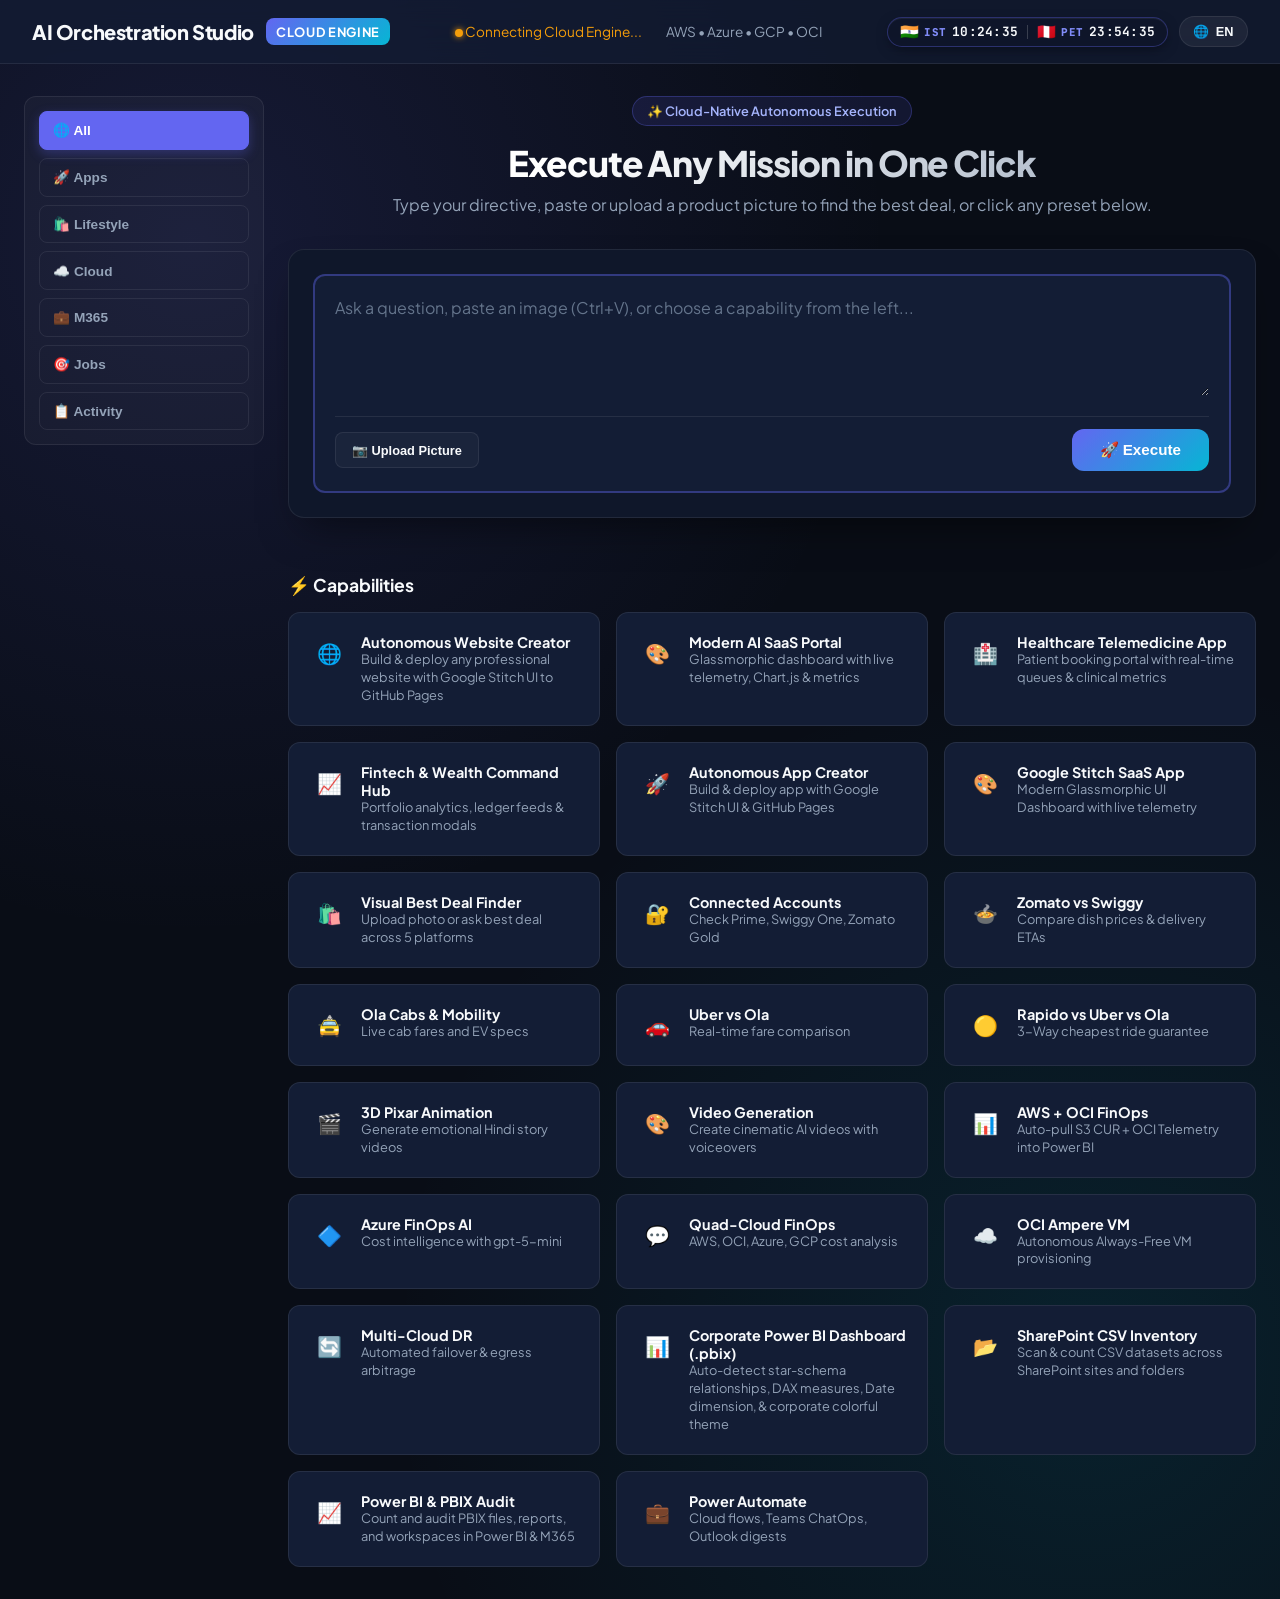
==== commit 1332bf7a: "feat(jobs): enforce strict India-only job search, Indian portals, and LPA compensation" ====
--- a/index.html
+++ b/index.html
@@ -2974,9 +2974,9 @@
            the resume against that JD -> ATS-compliant .docx to download. -->
       <section id="jobsContainer" style="display: none; margin-top: 0.5rem; margin-bottom: 2rem;">
         <section class="hero" style="margin-bottom: 1.25rem;">
-          <div class="hero-pill">🎯 Autonomous AI Job Finder & ATS Resume Tailor</div>
-          <h1>Find Jobs & Tailor Your Resume</h1>
-          <p>Upload your resume to scan live postings across LinkedIn, Indeed, Glassdoor & company sites (>60% match). Select any role to let AI tailor your resume, run an HR Screener audit, craft a custom Cover Letter, and download ATS-compliant .docx files ready to apply.</p>
+          <div class="hero-pill">🎯 Autonomous AI Job Finder & ATS Resume Tailor (India)</div>
+          <h1>Find Indian Tech Jobs & Tailor Your Resume</h1>
+          <p>Upload your resume to scan live Indian job postings across Naukri, LinkedIn (India), Indeed, Shine, Hirist &amp; top tech enterprises (&gt;60% match). Select any role to let AI tailor your resume, run an HR Screener audit, craft a custom Cover Letter, and download executive ATS-compliant 9pt Calibri .docx files ready to apply.</p>
         </section>
 
         <!-- 5-Step Visual Stepper -->
@@ -2986,7 +2986,7 @@
           </div>
           <span class="job-step-divider">➔</span>
           <div class="job-step-item" id="stepPill2">
-            <span>2️⃣</span> <span>Scan Web Jobs (>60% Match)</span>
+            <span>2️⃣</span> <span>Scan Indian Jobs (>60% Match)</span>
           </div>
           <span class="job-step-divider">➔</span>
           <div class="job-step-item" id="stepPill3">
@@ -3014,9 +3014,9 @@
                 <span id="resumeFileName" style="color: var(--text-muted); font-size: 0.85rem;"></span>
               </div>
               <div style="display: flex; gap: 0.5rem; align-items: center; flex-wrap: wrap;">
-                <input type="text" id="jobsLocationInput" placeholder="Location (e.g. Remote, Bangalore - optional)" style="background: rgba(15, 23, 42, 0.8); border: 1px solid var(--border-color); color: #fff; padding: 0.55rem 0.85rem; border-radius: 8px; font-size: 0.82rem; min-width: 220px;">
+                <input type="text" id="jobsLocationInput" placeholder="📍 Location in India (e.g. Bengaluru, Hyderabad, Pune, Remote - India)" style="background: rgba(15, 23, 42, 0.8); border: 1px solid var(--border-color); color: #fff; padding: 0.55rem 0.85rem; border-radius: 8px; font-size: 0.82rem; min-width: 250px;">
                 <button id="btnScanJobs" class="btn-action" disabled onclick="scanForJobs()" style="opacity: 0.5; padding: 0.65rem 1.25rem;">
-                  🔍 Scan for Jobs (>60% Match)
+                  🔍 Scan Indian Jobs (>60% Match)
                 </button>
               </div>
             </div>
@@ -3039,14 +3039,14 @@
 
         <!-- Step 2: Scanning Progress -->
         <section id="jobsScanProgress" style="display: none; margin-bottom: 1.5rem;">
-          <div class="section-title">📊 Scanning Across Web (LinkedIn, Indeed, Glassdoor, Naukri, Google Jobs)</div>
+          <div class="section-title">📊 Scanning Live Indian Jobs (Naukri, LinkedIn India, Indeed, Shine, Hirist, Google Jobs)</div>
           <div id="jobsProgressPanel" class="console-logs" style="padding: 1rem; border: 1px solid var(--border-color); border-radius: 8px;"></div>
         </section>
 
         <!-- Step 2: Scanned Matching Jobs Grid -->
         <section id="jobsResultsSection" style="display: none; margin-bottom: 1.5rem;">
           <div style="display: flex; justify-content: space-between; align-items: center; flex-wrap: wrap; gap: 0.75rem; margin-bottom: 0.8rem;">
-            <div class="section-title" id="jobsResultsTitle" style="margin: 0;">📋 Matching Jobs (>60% Match)</div>
+            <div class="section-title" id="jobsResultsTitle" style="margin: 0;">📋 Matching Indian Jobs (>60% Match)</div>
             <div style="display: flex; gap: 0.4rem; flex-wrap: wrap;" id="jobsScoreFilterWrap">
               <button type="button" class="quick-chip-btn active" onclick="filterJobsView(60, this)">All Matches (60%+)</button>
               <button type="button" class="quick-chip-btn" onclick="filterJobsView(75, this)">Strong Matches (75%+)</button>
@@ -4957,7 +4957,7 @@
       const locationVal = document.getElementById('jobsLocationInput') ? document.getElementById('jobsLocationInput').value.trim() : '';
 
       scanProgress.style.display = 'block';
-      progressPanel.innerHTML = '<div style="display:flex;align-items:center;gap:0.5rem;"><span class="console-spinner"></span> <span><strong>🔎 Searching online jobs based on your resume...</strong> (Scanning LinkedIn, Naukri, Indeed, Glassdoor, Google Jobs)</span></div>';
+      progressPanel.innerHTML = '<div style="display:flex;align-items:center;gap:0.5rem;"><span class="console-spinner"></span> <span><strong>🔎 Searching online Indian job postings based on your resume...</strong> (Scanning Naukri, LinkedIn India, Indeed, Shine, Hirist, Google Jobs)</span></div>';
       resultsSection.style.display = 'none';
       jobDescSection.style.display = 'none';
       tailorResultSection.style.display = 'none';
@@ -4984,7 +4984,7 @@
 
         const titleEl = document.getElementById('jobsResultsTitle');
         if (titleEl) {
-          titleEl.textContent = `📋 Matching Jobs — ${allScannedJobs.length} live opportunities (>60% Match)`;
+          titleEl.textContent = `📋 Matching Indian Jobs — ${allScannedJobs.length} live opportunities (>60% Match)`;
         }
 
         renderScannedJobs(allScannedJobs);
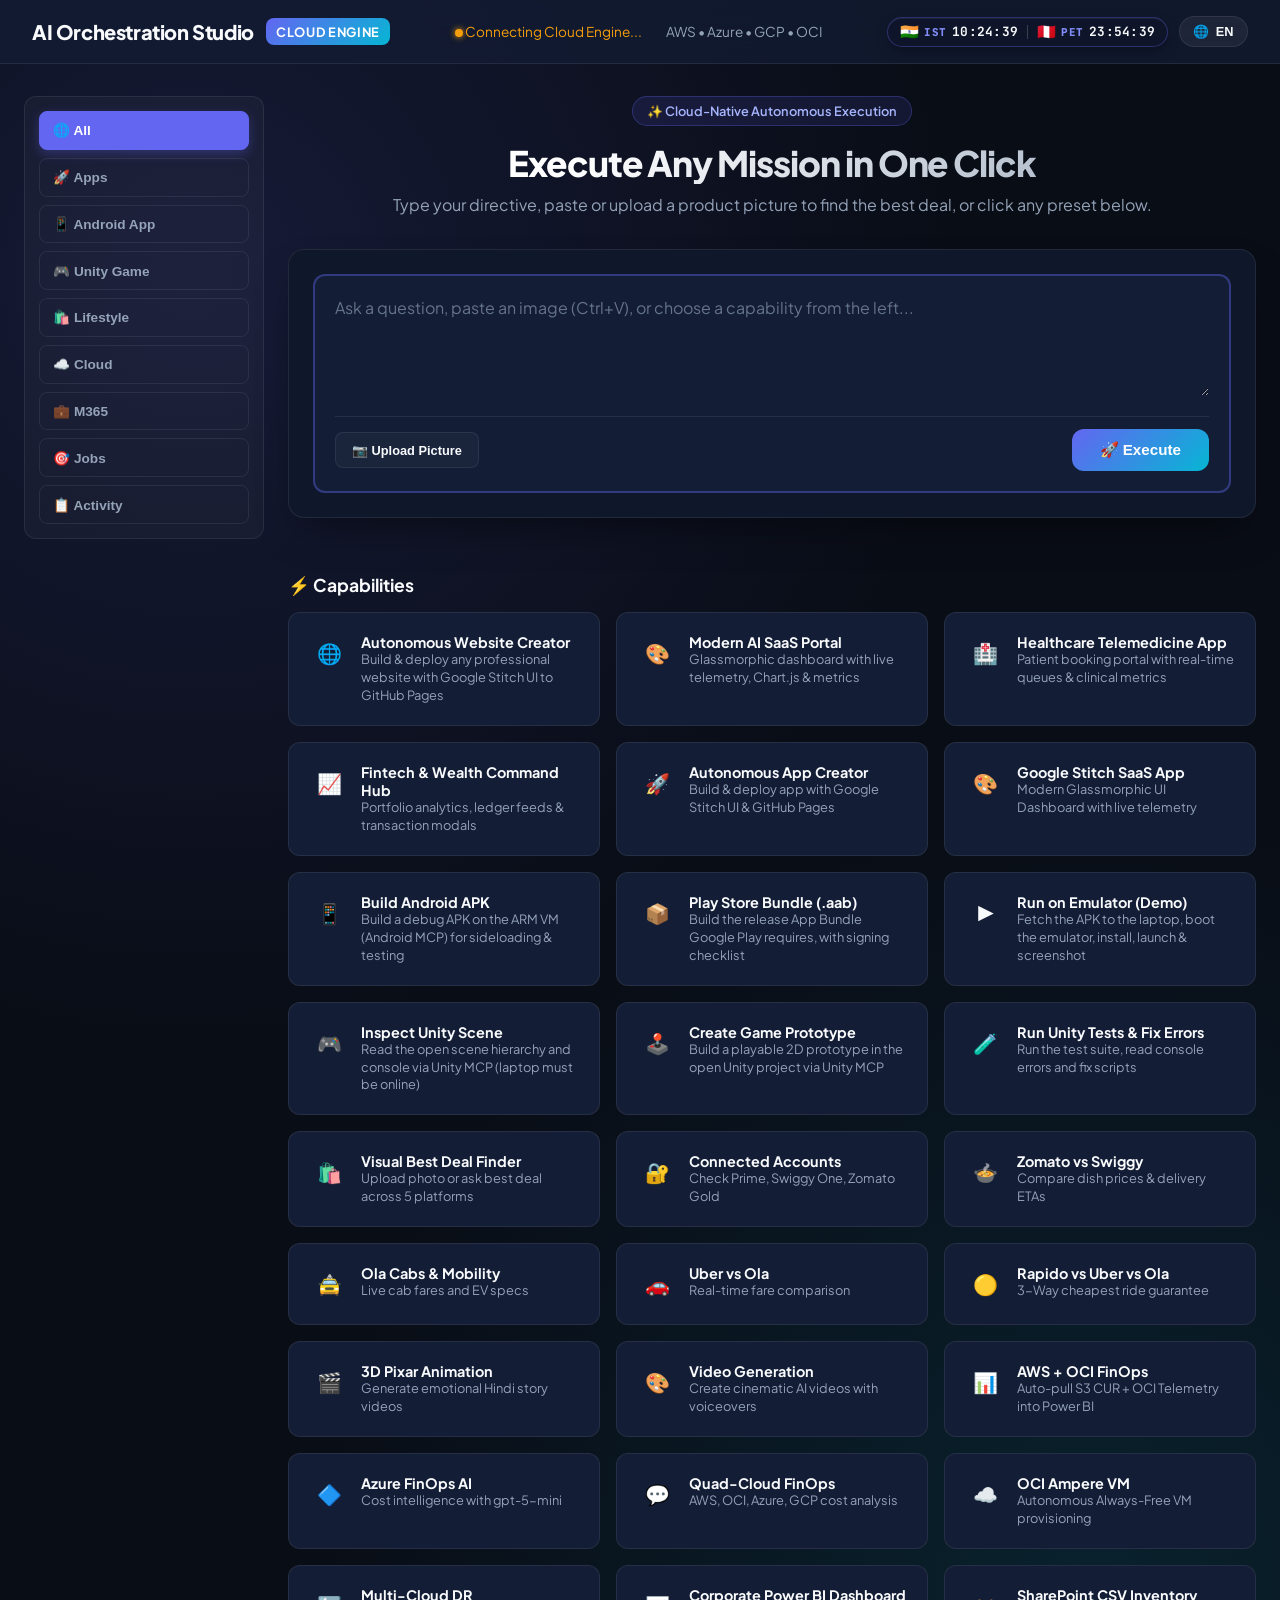
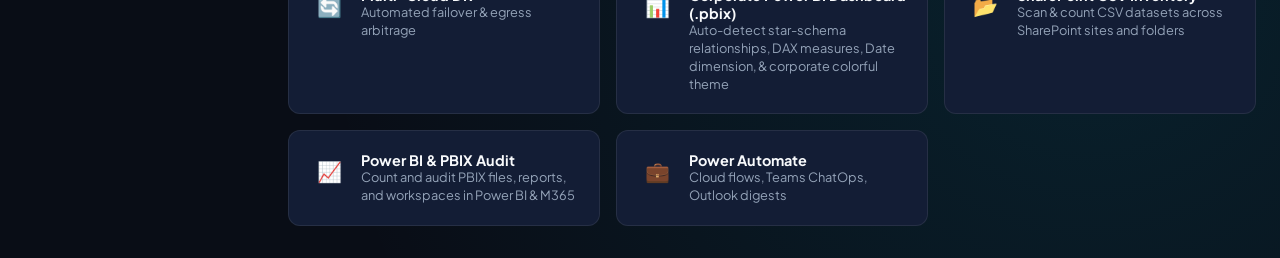
==== commit bf3c2283: "feat(ui): add Android App and Unity Game tabs with prompt cards Two sidebar tabs backed by the ARM a" ====
--- a/index.html
+++ b/index.html
@@ -2794,6 +2794,8 @@
       <aside class="sidebar" id="sidebar">
         <button class="nav-item active" id="navAllBtn" data-i18n="navAll" onclick="filterCapabilities('all', this)">🌐 All</button>
         <button class="nav-item" data-i18n="navApps" onclick="filterCapabilities('apps', this)">🚀 Apps</button>
+        <button class="nav-item" onclick="filterCapabilities('android', this)">📱 Android App</button>
+        <button class="nav-item" onclick="filterCapabilities('unity', this)">🎮 Unity Game</button>
         <button class="nav-item" data-i18n="navLifestyle" onclick="filterCapabilities('lifestyle', this)">🛍️ Lifestyle</button>
         <button class="nav-item" data-i18n="navCloud" onclick="filterCapabilities('cloud', this)">☁️ Cloud</button>
         <button class="nav-item" data-i18n="navM365" onclick="filterCapabilities('m365', this)">💼 M365</button>
@@ -3354,6 +3356,16 @@
       apps: [
         { icon: '🚀', title: 'Autonomous App Creator', desc: 'Build & deploy app with Google Stitch UI & GitHub Pages', category: 'apps', key: 'app-creator' },
         { icon: '🎨', title: 'Google Stitch SaaS App', desc: 'Modern Glassmorphic UI Dashboard with live telemetry', category: 'apps', key: 'app-saas' },
+      ],
+      android: [
+        { icon: '📱', title: 'Build Android APK', desc: 'Build a debug APK on the ARM VM (Android MCP) for sideloading & testing', category: 'android', key: 'android-build-apk' },
+        { icon: '📦', title: 'Play Store Bundle (.aab)', desc: 'Build the release App Bundle Google Play requires, with signing checklist', category: 'android', key: 'android-build-aab' },
+        { icon: '▶️', title: 'Run on Emulator (Demo)', desc: 'Fetch the APK to the laptop, boot the emulator, install, launch & screenshot', category: 'android', key: 'android-run-emulator' },
+      ],
+      unity: [
+        { icon: '🎮', title: 'Inspect Unity Scene', desc: 'Read the open scene hierarchy and console via Unity MCP (laptop must be online)', category: 'unity', key: 'unity-inspect-scene' },
+        { icon: '🕹️', title: 'Create Game Prototype', desc: 'Build a playable 2D prototype in the open Unity project via Unity MCP', category: 'unity', key: 'unity-create-prototype' },
+        { icon: '🧪', title: 'Run Unity Tests & Fix Errors', desc: 'Run the test suite, read console errors and fix scripts', category: 'unity', key: 'unity-run-tests' },
       ],
       shop: [
         { icon: '🛍️', title: 'Visual Best Deal Finder', desc: 'Upload photo or ask best deal across 5 platforms', category: 'shop', key: 'ecommerce-deals' },
@@ -3395,6 +3407,12 @@
       'website-fintech': "Create a high-performance Glassmorphic fintech wealth dashboard with asset distribution charts, ledger transactions, and CSV export deployed to GitHub Pages.",
       'app-creator': "create an app",
       'app-saas': "Create a modern SaaS analytics and multi-cloud command web app with Google Stitch UI design system and deploy it to GitHub Pages.",
+      'android-build-apk': "Using the android MCP server on the ARM VM, build a debug APK for the 'hello' Android project and list the resulting artifact.",
+      'android-build-aab': "Using the android MCP server on the ARM VM, build a release Android App Bundle (.aab) for the 'hello' project, list the artifact, and tell me what is still needed to sign it and upload it to Google Play (release keystore, Play App Signing, developer account).",
+      'android-run-emulator': "Demo: build the 'hello' Android project's debug APK on the ARM VM (android MCP), then with the androidLocal MCP fetch it to my laptop, start the Medium_Phone emulator, wait until it has booted, install the APK, launch it and take a screenshot.",
+      'unity-inspect-scene': "Using the Unity MCP (unityMCP), read the currently open Unity scene: list the GameObject hierarchy, summarize what the scene contains, and report any errors or warnings in the Unity console.",
+      'unity-create-prototype': "Using the Unity MCP (unityMCP), create a simple playable 2D prototype in the open Unity project: a player object with a movement script, a ground, a camera and one collectible with a score counter. Save the scene and summarize what you built.",
+      'unity-run-tests': "Using the Unity MCP (unityMCP), run the project's tests, read the Unity console, and fix any script compile errors or failing tests, then re-run to confirm.",
       'ecommerce-deals': "Search and compare live prices for boAt Rockerz 255 Pro+ across Amazon, Flipkart, Blinkit, Zepto, and Meesho to find the absolute best deal.",
       'account-logins': "Check login and membership status of all my connected accounts.",
       'food-paneer-butter-masala': "Where is paneer butter masala cheaper and faster to get? Compare Zomato and Swiggy.",
@@ -4408,7 +4426,7 @@
         if (commandHub) commandHub.style.display = 'block';
         if (appsContainer) appsContainer.style.display = 'none';
         if (activitySection) activitySection.style.display = 'none';
-        if (category === 'all' || category === 'websites' || category === 'lifestyle' || category === 'shop' || category === 'food' || category === 'travel' || category === 'media' || category === 'finops' || category === 'cloud' || category === 'm365') {
+        if (category === 'all' || category === 'websites' || category === 'android' || category === 'unity' || category === 'lifestyle' || category === 'shop' || category === 'food' || category === 'travel' || category === 'media' || category === 'finops' || category === 'cloud' || category === 'm365') {
           if (capabilitiesSection) capabilitiesSection.style.display = 'block';
           renderCards(category);
         }
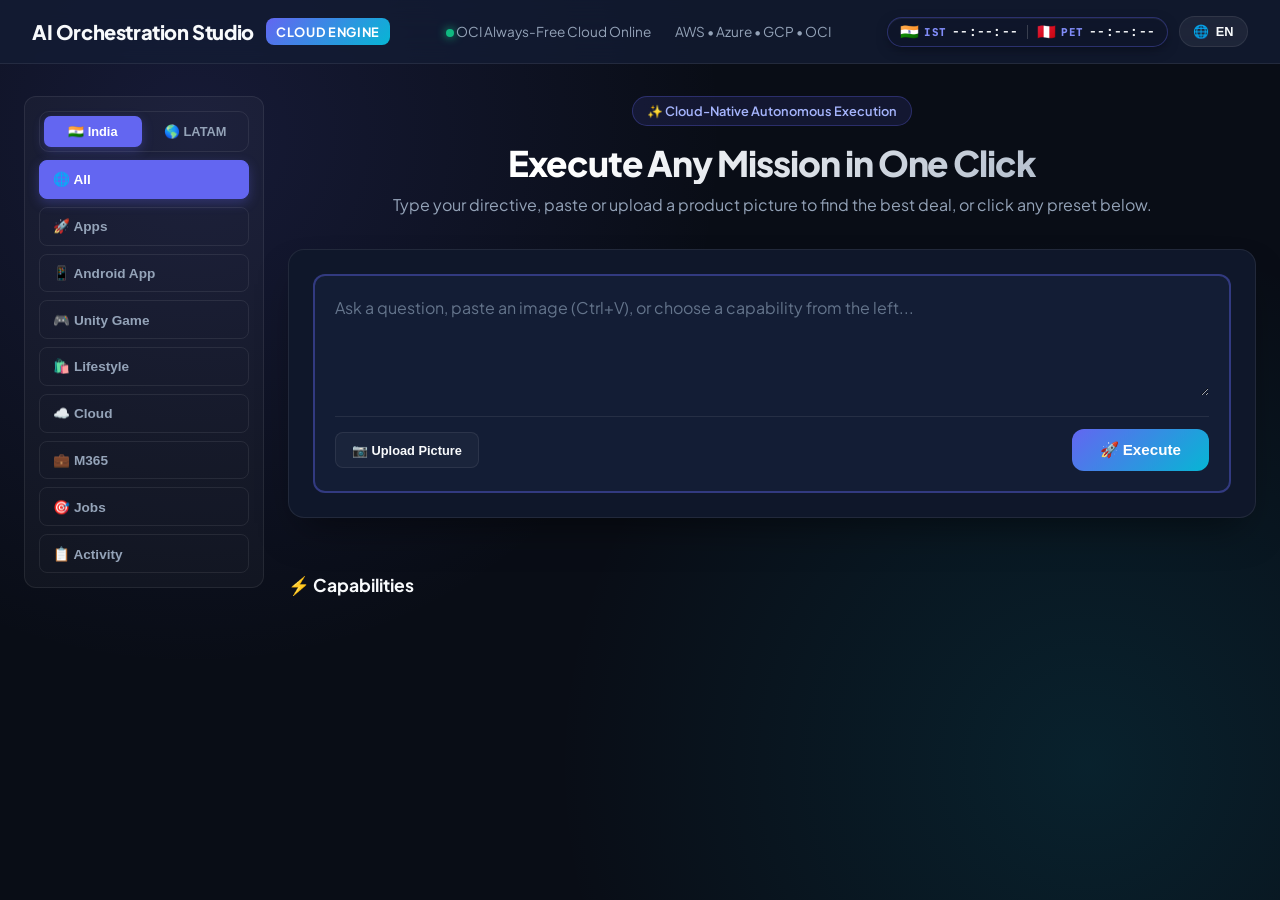
==== commit a49295eb: "feat(latam): add India/LATAM region toggle and LATAM MCP servers - index.html: sidebar toggle swaps " ====
--- a/index.html
+++ b/index.html
@@ -243,6 +243,36 @@
     .nav-item.active {
       background: var(--accent-indigo);
       border-color: var(--accent-indigo);
+      color: #fff;
+      box-shadow: 0 4px 12px rgba(99, 102, 241, 0.3);
+    }
+
+    .region-toggle {
+      display: flex;
+      gap: 0.25rem;
+      padding: 0.25rem;
+      border: 1px solid var(--border-color);
+      border-radius: 10px;
+      width: 100%;
+      box-sizing: border-box;
+    }
+
+    .region-btn {
+      flex: 1;
+      background: transparent;
+      border: none;
+      padding: 0.5rem 0.4rem;
+      border-radius: 7px;
+      font-size: 0.8rem;
+      font-weight: 700;
+      color: var(--text-muted);
+      cursor: pointer;
+      transition: all 0.2s ease;
+      white-space: nowrap;
+    }
+
+    .region-btn.active {
+      background: var(--accent-indigo);
       color: #fff;
       box-shadow: 0 4px 12px rgba(99, 102, 241, 0.3);
     }
@@ -2792,6 +2822,10 @@
     <div class="sidebar-wrapper" id="sidebarWrapper">
       <!-- Sidebar Navigation -->
       <aside class="sidebar" id="sidebar">
+        <div class="region-toggle" role="group" aria-label="Region for Shop, Food and Travel">
+          <button type="button" class="region-btn active" id="regionIn" onclick="setRegion('in')" title="India: Amazon, Flipkart, Swiggy, Zomato, Ola, Uber, Rapido">🇮🇳 India</button>
+          <button type="button" class="region-btn" id="regionLatam" onclick="setRegion('latam')" title="LATAM: Mercado Libre, Rappi, PedidosYa, iFood, DiDi, inDrive">🌎 LATAM</button>
+        </div>
         <button class="nav-item active" id="navAllBtn" data-i18n="navAll" onclick="filterCapabilities('all', this)">🌐 All</button>
         <button class="nav-item" data-i18n="navApps" onclick="filterCapabilities('apps', this)">🚀 Apps</button>
         <button class="nav-item" onclick="filterCapabilities('android', this)">📱 Android App</button>
@@ -3491,6 +3525,44 @@
         toastCustomizationAdded: "✓ Customization added to directive",
         navTimer: "⏱️ Timer",
         timerTitle: "⏱️ Focus & Task Execution Timer",
+    // LATAM (Mexico, Colombia, Peru, Chile, Brazil) replacements for the India-specific
+    // shop / food / travel cards. Swapped in by renderCards() when the region toggle is on LATAM.
+    const capabilitiesLatam = {
+      shop: [
+        { icon: '🛍️', title: 'Best Deal Finder (LATAM)', desc: 'Compare prices across Mercado Libre, Amazon MX, Falabella, Liverpool', category: 'shop', key: 'latam-ecommerce-deals' },
+        { icon: '💳', title: 'Mercado Libre & Pago', desc: 'Official MCP: seller listings, orders, payment links', category: 'shop', key: 'latam-mercadolibre' },
+      ],
+      food: [
+        { icon: '🍲', title: 'Rappi vs PedidosYa vs iFood', desc: 'Compare dish prices & delivery ETAs', category: 'food', key: 'latam-food-compare' },
+      ],
+      travel: [
+        { icon: '🚖', title: 'DiDi vs inDrive vs Uber', desc: 'Compare ride fares in Mexico City, Bogotá, Lima', category: 'travel', key: 'latam-rides' },
+        { icon: '🚗', title: 'Cabify & Uber', desc: 'Premium and airport transfer fares', category: 'travel', key: 'latam-cabify-uber' },
+      ]
+    };
+
+    Object.assign(prompts, {
+      'latam-ecommerce-deals': "Search and compare live prices for a Samsung Galaxy A55 across Mercado Libre México, Amazon México, Liverpool and Coppel to find the best deal. Use any connected MCP tools, otherwise the browser.",
+      'latam-mercadolibre': "Using the Mercado Libre and Mercado Pago MCP servers, list what tools are available and summarize what I can do with my seller account (listings, orders, payment links).",
+      'latam-food-compare': "Where is a burger combo cheaper and faster to get in Bogotá? Compare Rappi and other available delivery apps (menu price, fees, ETA).",
+      'latam-rides': "Compare ride options and fares between Uber, DiDi and inDrive from Polanco to Mexico City International Airport (AICM).",
+      'latam-cabify-uber': "Compare Cabify and Uber fares from Miraflores to Jorge Chávez Airport in Lima."
+    });
+
+    let currentRegion = 'in';
+    try { currentRegion = localStorage.getItem('aios_region') === 'latam' ? 'latam' : 'in'; } catch (e) {}
+
+    document.getElementById('regionIn').classList.toggle('active', currentRegion === 'in');
+    document.getElementById('regionLatam').classList.toggle('active', currentRegion === 'latam');
+
+    function setRegion(region) {
+      currentRegion = region === 'latam' ? 'latam' : 'in';
+      try { localStorage.setItem('aios_region', currentRegion); } catch (e) {}
+      document.getElementById('regionIn').classList.toggle('active', currentRegion === 'in');
+      document.getElementById('regionLatam').classList.toggle('active', currentRegion === 'latam');
+      renderCards(currentCategory);
+    }
+
         timerSubtitle: "— Countdown, Stopwatch & Pomodoro Tracker",
         timerTurnOff: "✕ Close",
         timerShow: "⏱️ Show Timer",
@@ -4299,13 +4371,13 @@
 
       let toShow = [];
       if (category === 'all') {
-        Object.values(capabilities).forEach(arr => toShow.push(...arr));
+        Object.values(caps).forEach(arr => toShow.push(...arr));
       } else if (category === 'lifestyle') {
-        ['shop', 'food', 'travel', 'media'].forEach(c => toShow.push(...(capabilities[c] || [])));
+        ['shop', 'food', 'travel', 'media'].forEach(c => toShow.push(...(caps[c] || [])));
       } else if (category === 'cloud') {
-        toShow = [...(capabilities.cloud || []), ...(capabilities.finops || [])];
+        toShow = [...(caps.cloud || []), ...(caps.finops || [])];
       } else {
-        toShow = capabilities[category] || [];
+        toShow = caps[category] || [];
       }
 
       const langDict = capabilitiesTranslations[currentLang] || capabilitiesTranslations.en;
@@ -4354,6 +4426,8 @@
       if (answerContent) answerContent.innerHTML = '';
       const technicalLogs = document.getElementById('technicalLogs');
       if (technicalLogs) technicalLogs.innerHTML = '';
+
+      const caps = currentRegion === 'latam' ? { ...capabilities, ...capabilitiesLatam } : capabilities;
 
       // 4. Invalidate running polling and simulation loops
       activePollToken = null;
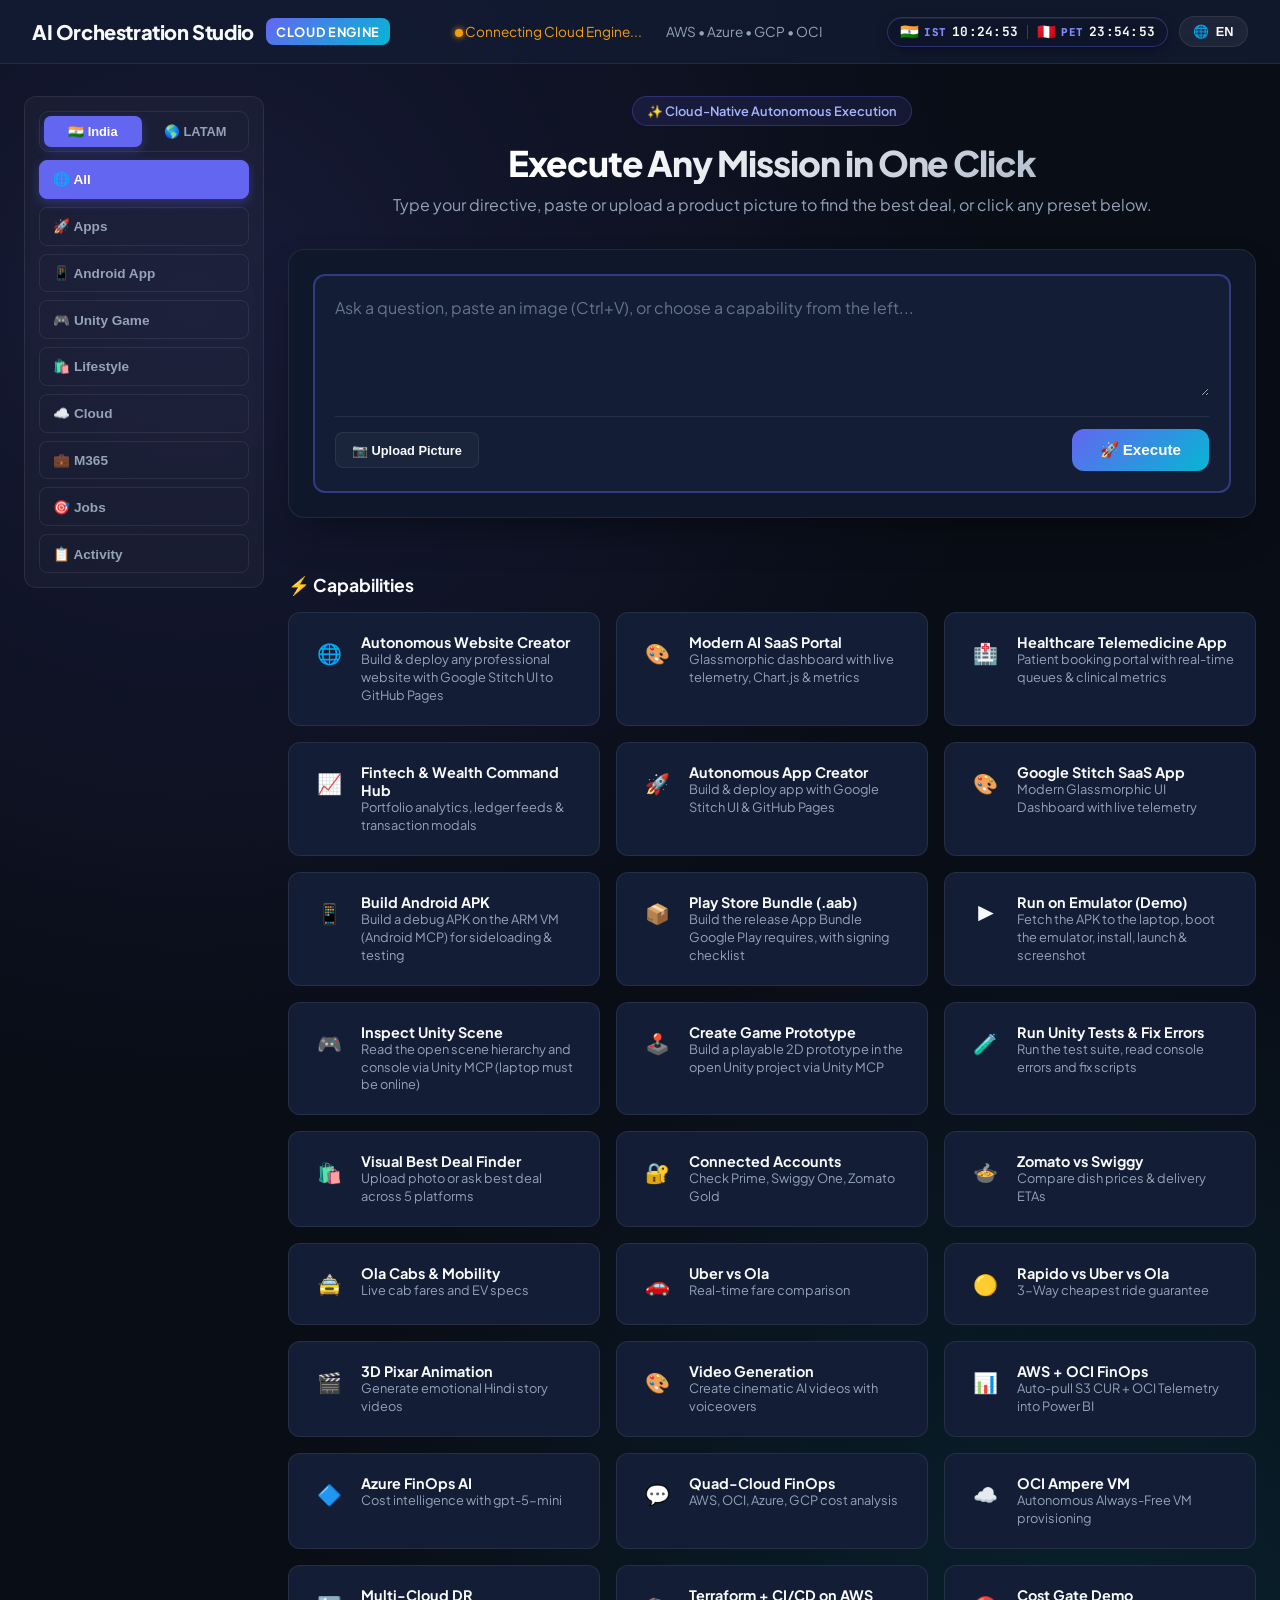
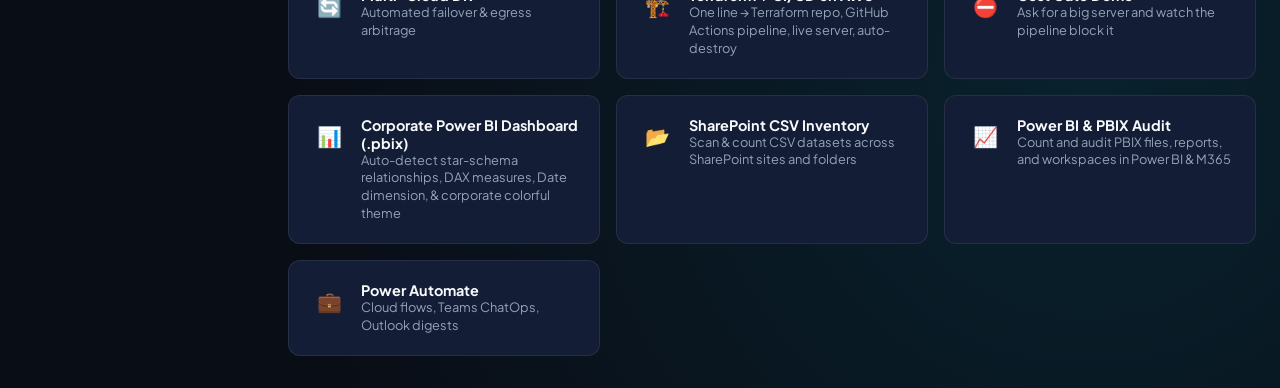
==== commit 041bada2: "fix(ui): define caps inside renderCards Commit a49295e put the region-aware 'const caps' line inside" ====
--- a/index.html
+++ b/index.html
@@ -3425,6 +3425,8 @@
       cloud: [
         { icon: '☁️', title: 'OCI Ampere VM', desc: 'Autonomous Always-Free VM provisioning', category: 'cloud', key: 'cloudops-ampere' },
         { icon: '🔄', title: 'Multi-Cloud DR', desc: 'Automated failover & egress arbitrage', category: 'cloud', key: 'hybrid-dr' },
+        { icon: '🏗️', title: 'Terraform + CI/CD on AWS', desc: 'One line → Terraform repo, GitHub Actions pipeline, live server, auto-destroy', category: 'cloud', key: 'iac-terraform-aws' },
+        { icon: '⛔', title: 'Cost Gate Demo', desc: 'Ask for a big server and watch the pipeline block it', category: 'cloud', key: 'iac-cost-gate' },
       ],
       m365: [
         { icon: '📊', title: 'Corporate Power BI Dashboard (.pbix)', desc: 'Auto-detect star-schema relationships, DAX measures, Date dimension, & corporate colorful theme', category: 'm365', key: 'm365-pbix-dashboard' },
@@ -3460,12 +3462,52 @@
       'finops-gcp-active-assist': "Execute Google Cloud FinOps analysis across project.",
       'cloudops-ampere': "Continuously provision an Always-Free OCI Ampere VM.",
       'hybrid-dr': "Architect Multi-Cloud DR pipeline between AWS EKS and OCI.",
+      'iac-terraform-aws': "Terraform a web server on AWS with a CI/CD pipeline, give me the live URL and destroy it after 30 minutes.",
+      'iac-cost-gate': "Terraform a web server on AWS using m7g.2xlarge with a CI/CD pipeline.",
       'm365-pbix-dashboard': "Use my CSV files from my SharePoint landmark/data_filled/ and create a corporate Power BI dashboard name the pbix file has sales.pbix",
       'm365-sharepoint-csvs': "How many CSV files are there in my SharePoint?",
       'm365-powerbi-audit': "How many PBIX files and reports do I have on my Power BI and OneDrive?",
       'm365-powerbi': "How many PBIX files and reports do I have on my Power BI?",
       'm365-flow': "Build a Power Automate flow for cloud spend anomalies."
     };
+
+    // LATAM (Mexico, Colombia, Peru, Chile, Brazil) replacements for the India-specific
+    // shop / food / travel cards. Swapped in by renderCards() when the region toggle is on LATAM.
+    const capabilitiesLatam = {
+      shop: [
+        { icon: '🛍️', title: 'Best Deal Finder (LATAM)', desc: 'Compare prices across Mercado Libre, Amazon MX, Falabella, Liverpool', category: 'shop', key: 'latam-ecommerce-deals' },
+        { icon: '💳', title: 'Mercado Libre & Pago', desc: 'Official MCP: seller listings, orders, payment links', category: 'shop', key: 'latam-mercadolibre' },
+      ],
+      food: [
+        { icon: '🍲', title: 'Rappi vs PedidosYa vs iFood', desc: 'Compare dish prices & delivery ETAs', category: 'food', key: 'latam-food-compare' },
+      ],
+      travel: [
+        { icon: '🚖', title: 'DiDi vs inDrive vs Uber', desc: 'Compare ride fares in Mexico City, Bogotá, Lima', category: 'travel', key: 'latam-rides' },
+        { icon: '🚗', title: 'Cabify & Uber', desc: 'Premium and airport transfer fares', category: 'travel', key: 'latam-cabify-uber' },
+      ]
+    };
+
+    Object.assign(prompts, {
+      'latam-ecommerce-deals': "Search and compare live prices for a Samsung Galaxy A55 across Mercado Libre México, Amazon México, Liverpool and Coppel to find the best deal. Use any connected MCP tools, otherwise the browser.",
+      'latam-mercadolibre': "Using the Mercado Libre and Mercado Pago MCP servers, list what tools are available and summarize what I can do with my seller account (listings, orders, payment links).",
+      'latam-food-compare': "Where is a burger combo cheaper and faster to get in Bogotá? Compare Rappi and other available delivery apps (menu price, fees, ETA).",
+      'latam-rides': "Compare ride options and fares between Uber, DiDi and inDrive from Polanco to Mexico City International Airport (AICM).",
+      'latam-cabify-uber': "Compare Cabify and Uber fares from Miraflores to Jorge Chávez Airport in Lima."
+    });
+
+    let currentRegion = 'in';
+    try { currentRegion = localStorage.getItem('aios_region') === 'latam' ? 'latam' : 'in'; } catch (e) {}
+
+    document.getElementById('regionIn').classList.toggle('active', currentRegion === 'in');
+    document.getElementById('regionLatam').classList.toggle('active', currentRegion === 'latam');
+
+    function setRegion(region) {
+      currentRegion = region === 'latam' ? 'latam' : 'in';
+      try { localStorage.setItem('aios_region', currentRegion); } catch (e) {}
+      document.getElementById('regionIn').classList.toggle('active', currentRegion === 'in');
+      document.getElementById('regionLatam').classList.toggle('active', currentRegion === 'latam');
+      renderCards(currentCategory);
+    }
 
     const translations = {
       en: {
@@ -3525,44 +3567,6 @@
         toastCustomizationAdded: "✓ Customization added to directive",
         navTimer: "⏱️ Timer",
         timerTitle: "⏱️ Focus & Task Execution Timer",
-    // LATAM (Mexico, Colombia, Peru, Chile, Brazil) replacements for the India-specific
-    // shop / food / travel cards. Swapped in by renderCards() when the region toggle is on LATAM.
-    const capabilitiesLatam = {
-      shop: [
-        { icon: '🛍️', title: 'Best Deal Finder (LATAM)', desc: 'Compare prices across Mercado Libre, Amazon MX, Falabella, Liverpool', category: 'shop', key: 'latam-ecommerce-deals' },
-        { icon: '💳', title: 'Mercado Libre & Pago', desc: 'Official MCP: seller listings, orders, payment links', category: 'shop', key: 'latam-mercadolibre' },
-      ],
-      food: [
-        { icon: '🍲', title: 'Rappi vs PedidosYa vs iFood', desc: 'Compare dish prices & delivery ETAs', category: 'food', key: 'latam-food-compare' },
-      ],
-      travel: [
-        { icon: '🚖', title: 'DiDi vs inDrive vs Uber', desc: 'Compare ride fares in Mexico City, Bogotá, Lima', category: 'travel', key: 'latam-rides' },
-        { icon: '🚗', title: 'Cabify & Uber', desc: 'Premium and airport transfer fares', category: 'travel', key: 'latam-cabify-uber' },
-      ]
-    };
-
-    Object.assign(prompts, {
-      'latam-ecommerce-deals': "Search and compare live prices for a Samsung Galaxy A55 across Mercado Libre México, Amazon México, Liverpool and Coppel to find the best deal. Use any connected MCP tools, otherwise the browser.",
-      'latam-mercadolibre': "Using the Mercado Libre and Mercado Pago MCP servers, list what tools are available and summarize what I can do with my seller account (listings, orders, payment links).",
-      'latam-food-compare': "Where is a burger combo cheaper and faster to get in Bogotá? Compare Rappi and other available delivery apps (menu price, fees, ETA).",
-      'latam-rides': "Compare ride options and fares between Uber, DiDi and inDrive from Polanco to Mexico City International Airport (AICM).",
-      'latam-cabify-uber': "Compare Cabify and Uber fares from Miraflores to Jorge Chávez Airport in Lima."
-    });
-
-    let currentRegion = 'in';
-    try { currentRegion = localStorage.getItem('aios_region') === 'latam' ? 'latam' : 'in'; } catch (e) {}
-
-    document.getElementById('regionIn').classList.toggle('active', currentRegion === 'in');
-    document.getElementById('regionLatam').classList.toggle('active', currentRegion === 'latam');
-
-    function setRegion(region) {
-      currentRegion = region === 'latam' ? 'latam' : 'in';
-      try { localStorage.setItem('aios_region', currentRegion); } catch (e) {}
-      document.getElementById('regionIn').classList.toggle('active', currentRegion === 'in');
-      document.getElementById('regionLatam').classList.toggle('active', currentRegion === 'latam');
-      renderCards(currentCategory);
-    }
-
         timerSubtitle: "— Countdown, Stopwatch & Pomodoro Tracker",
         timerTurnOff: "✕ Close",
         timerShow: "⏱️ Show Timer",
@@ -4369,6 +4373,8 @@
       const grid = document.getElementById('cardsGrid');
       grid.innerHTML = '';
 
+      const caps = currentRegion === 'latam' ? { ...capabilities, ...capabilitiesLatam } : capabilities;
+
       let toShow = [];
       if (category === 'all') {
         Object.values(caps).forEach(arr => toShow.push(...arr));
@@ -4426,8 +4432,6 @@
       if (answerContent) answerContent.innerHTML = '';
       const technicalLogs = document.getElementById('technicalLogs');
       if (technicalLogs) technicalLogs.innerHTML = '';
-
-      const caps = currentRegion === 'latam' ? { ...capabilities, ...capabilitiesLatam } : capabilities;
 
       // 4. Invalidate running polling and simulation loops
       activePollToken = null;
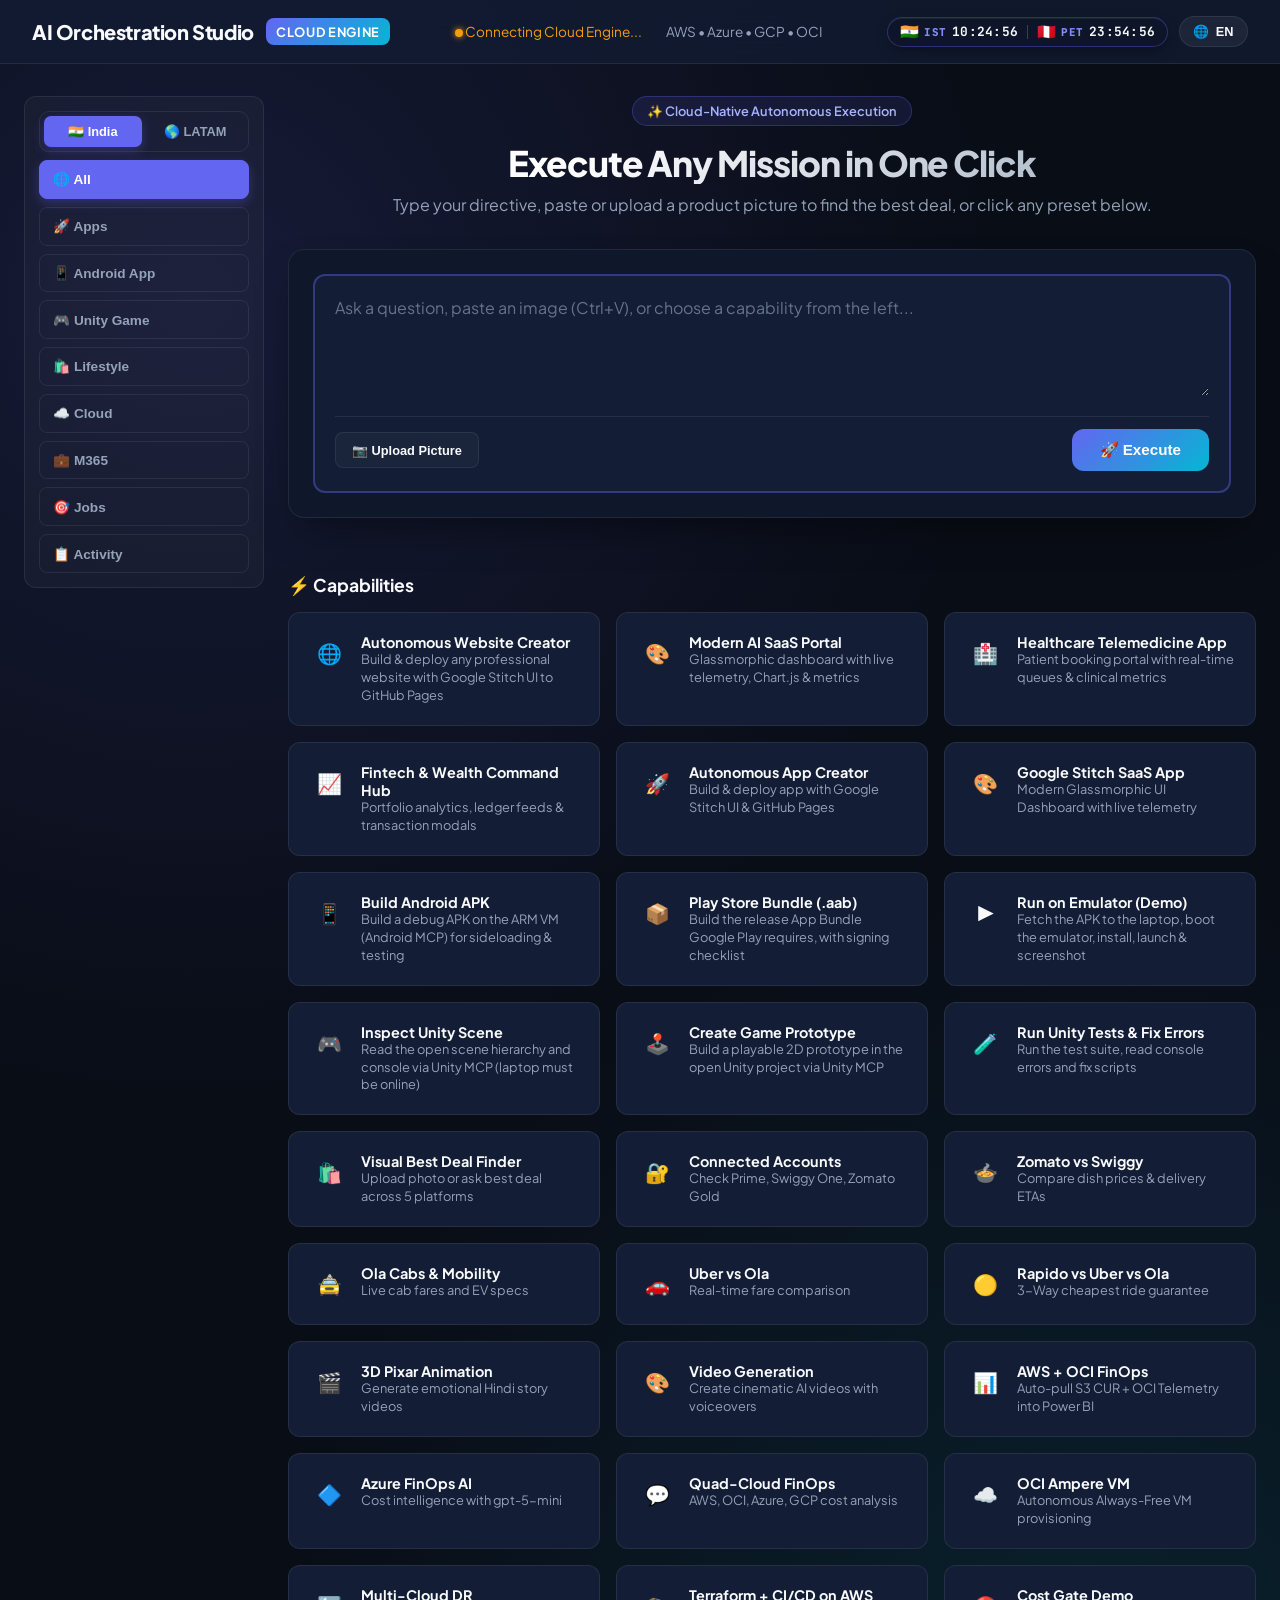
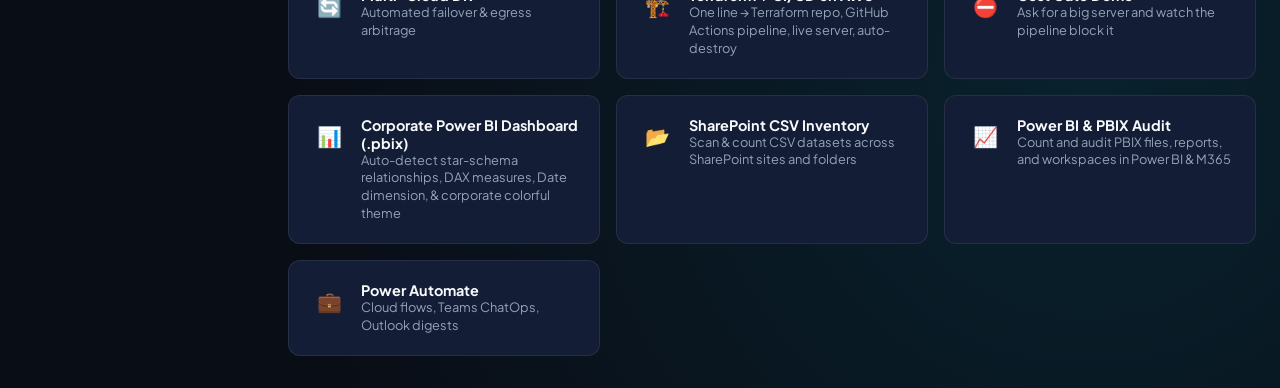
==== commit 7a306a2e: "feat(video): puzzle-hook thumbnail, presenter outro and end card - thumbnail_engine.py: curiosity-ga" ====
--- a/index.html
+++ b/index.html
@@ -5532,6 +5532,22 @@
               resultSection.style.display = "block";
               let renderedHtml = safeRenderAnswer(resPayload.answer);
 
+              // Video deliverables: player with the generated thumbnail as poster.
+              if (resPayload.deliverable && resPayload.deliverable.type === 'video' && resPayload.deliverable.url) {
+                const vd = resPayload.deliverable;
+                const abs = (u) => (u && u.startsWith('./')) ? (activeBackendUrl || '') + u.slice(1) : u;
+                const esc = (s) => String(s || '').replace(/[&<>"']/g, c => ({'&':'&amp;','<':'&lt;','>':'&gt;','"':'&quot;',"'":'&#39;'}[c]));
+                const src = esc(abs(vd.url)), poster = vd.poster ? esc(abs(vd.poster)) : '';
+                renderedHtml += `
+                  <div style="margin-top: 1.2rem; border: 1px solid var(--border-color); border-radius: 10px; overflow: hidden; background: #000;">
+                    <video controls preload="metadata" playsinline ${poster ? `poster="${poster}"` : ''} src="${src}" style="display: block; width: 100%; max-height: 520px; background: #000;"></video>
+                    <div style="display: flex; gap: 10px; flex-wrap: wrap; padding: 0.7rem 1rem; background: rgba(255,255,255,0.04);">
+                      <a href="${src}" download class="btn-secondary" style="text-decoration: none; padding: 0.5rem 1rem; font-size: 0.84rem;">💾 Download Video</a>
+                      ${poster ? `<a href="${poster}" download class="btn-secondary" style="text-decoration: none; padding: 0.5rem 1rem; font-size: 0.84rem;">🖼️ Download Thumbnail</a>` : ''}
+                    </div>
+                  </div>`;
+              }
+
               if (resPayload.deliverable && resPayload.deliverable.html) {
                 const del = resPayload.deliverable;
                 window.lastGeneratedApp = del;
